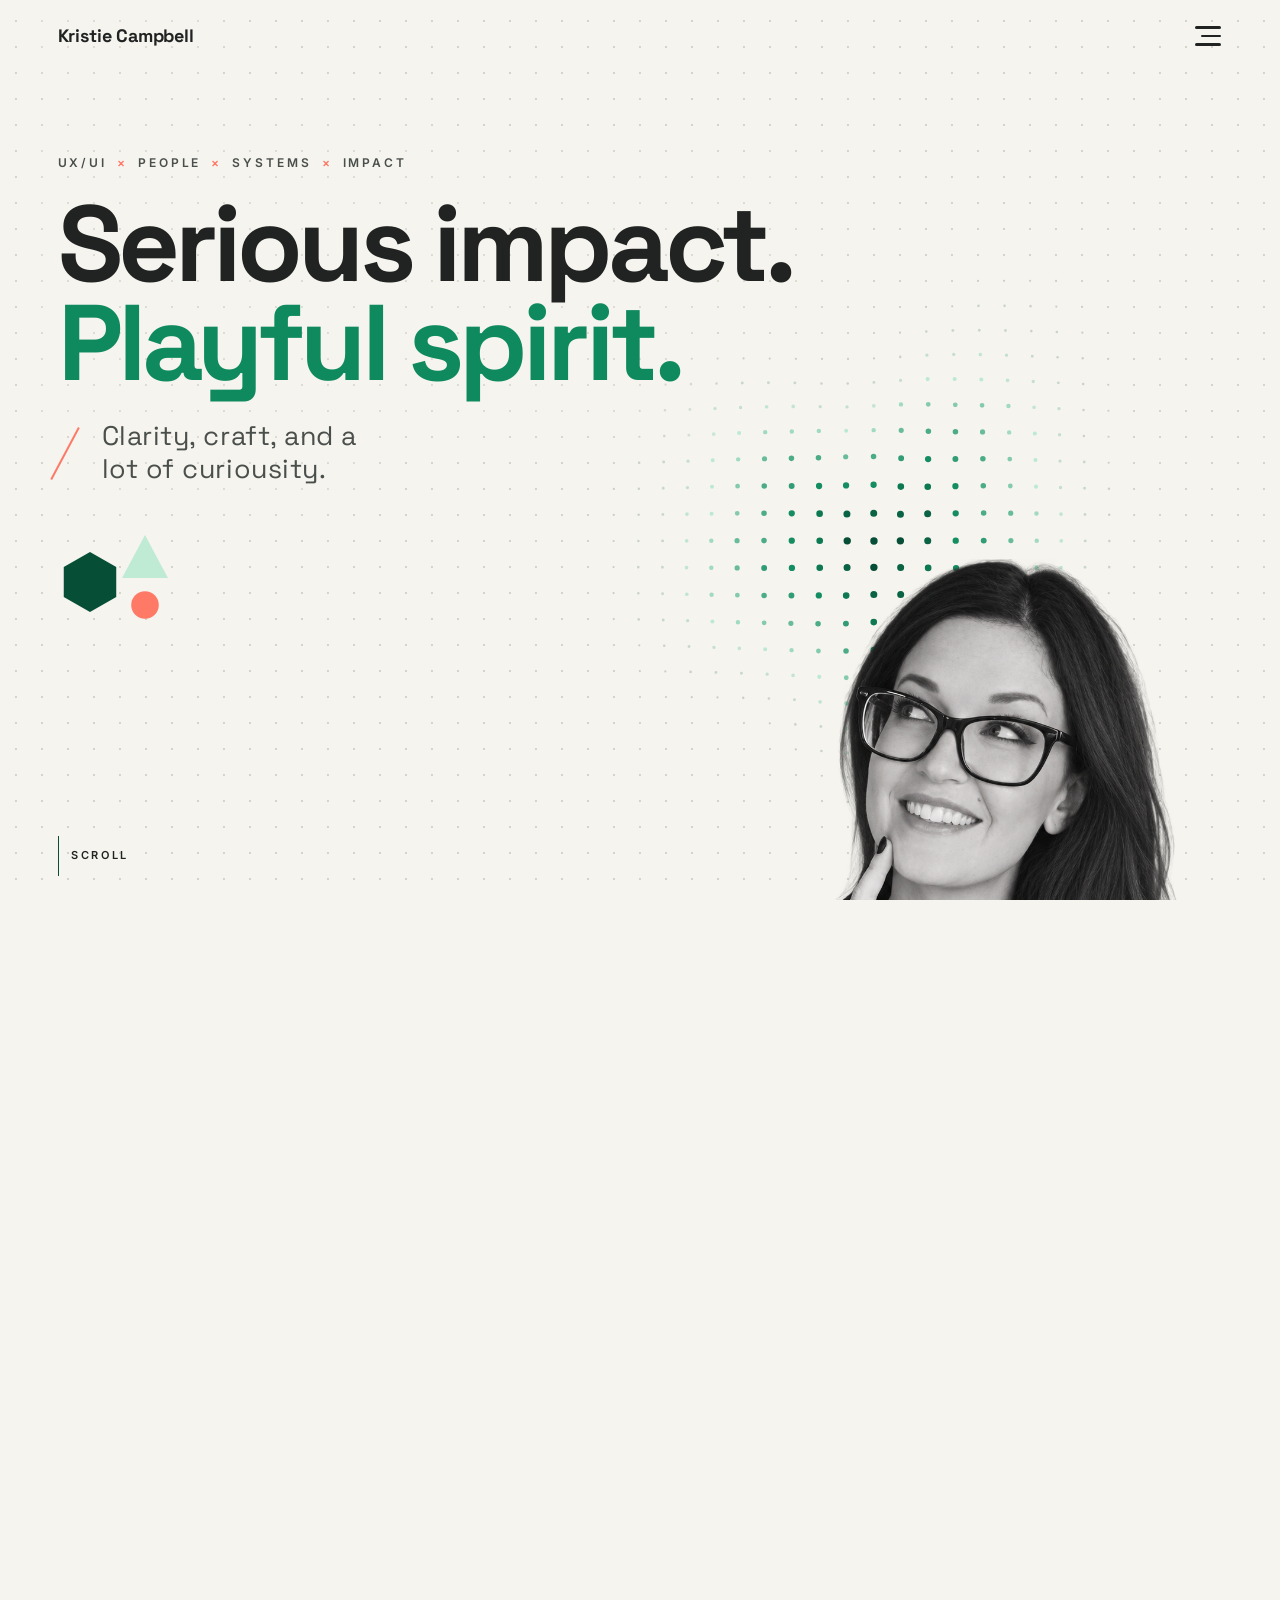
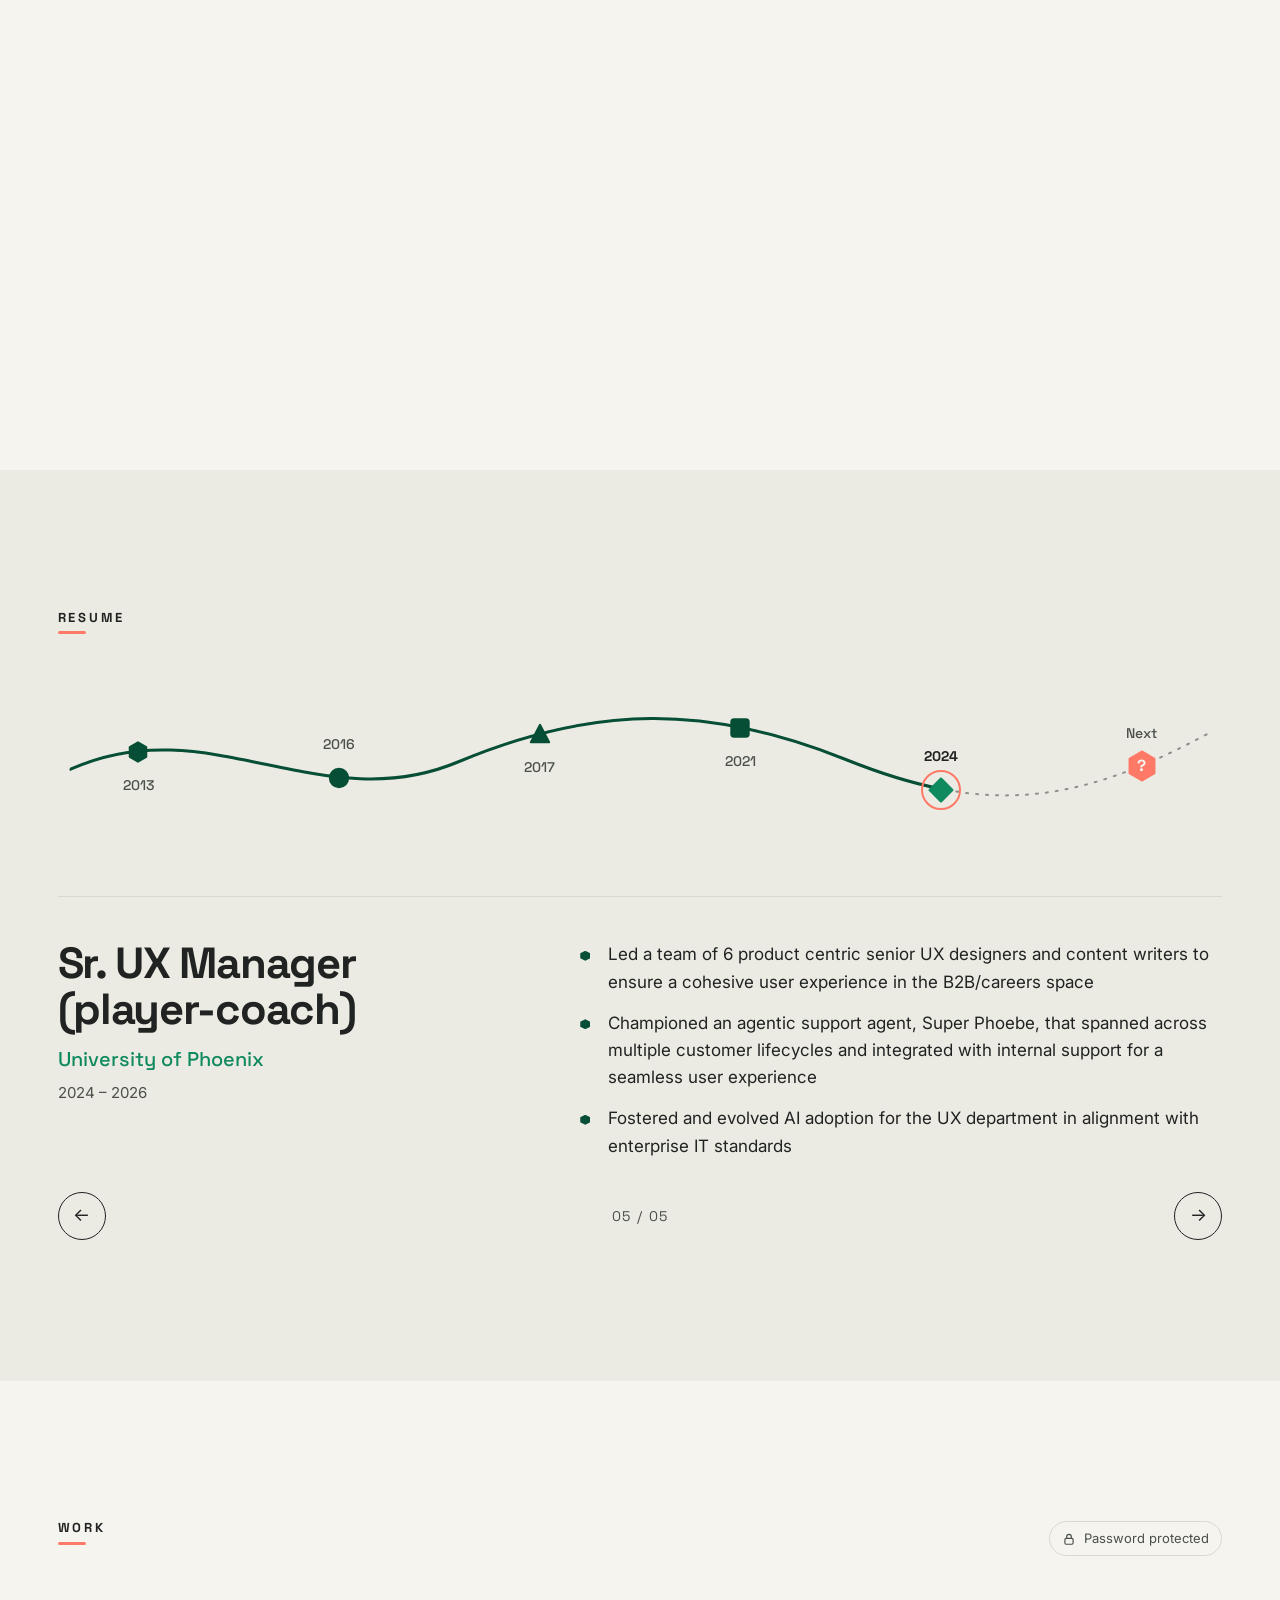
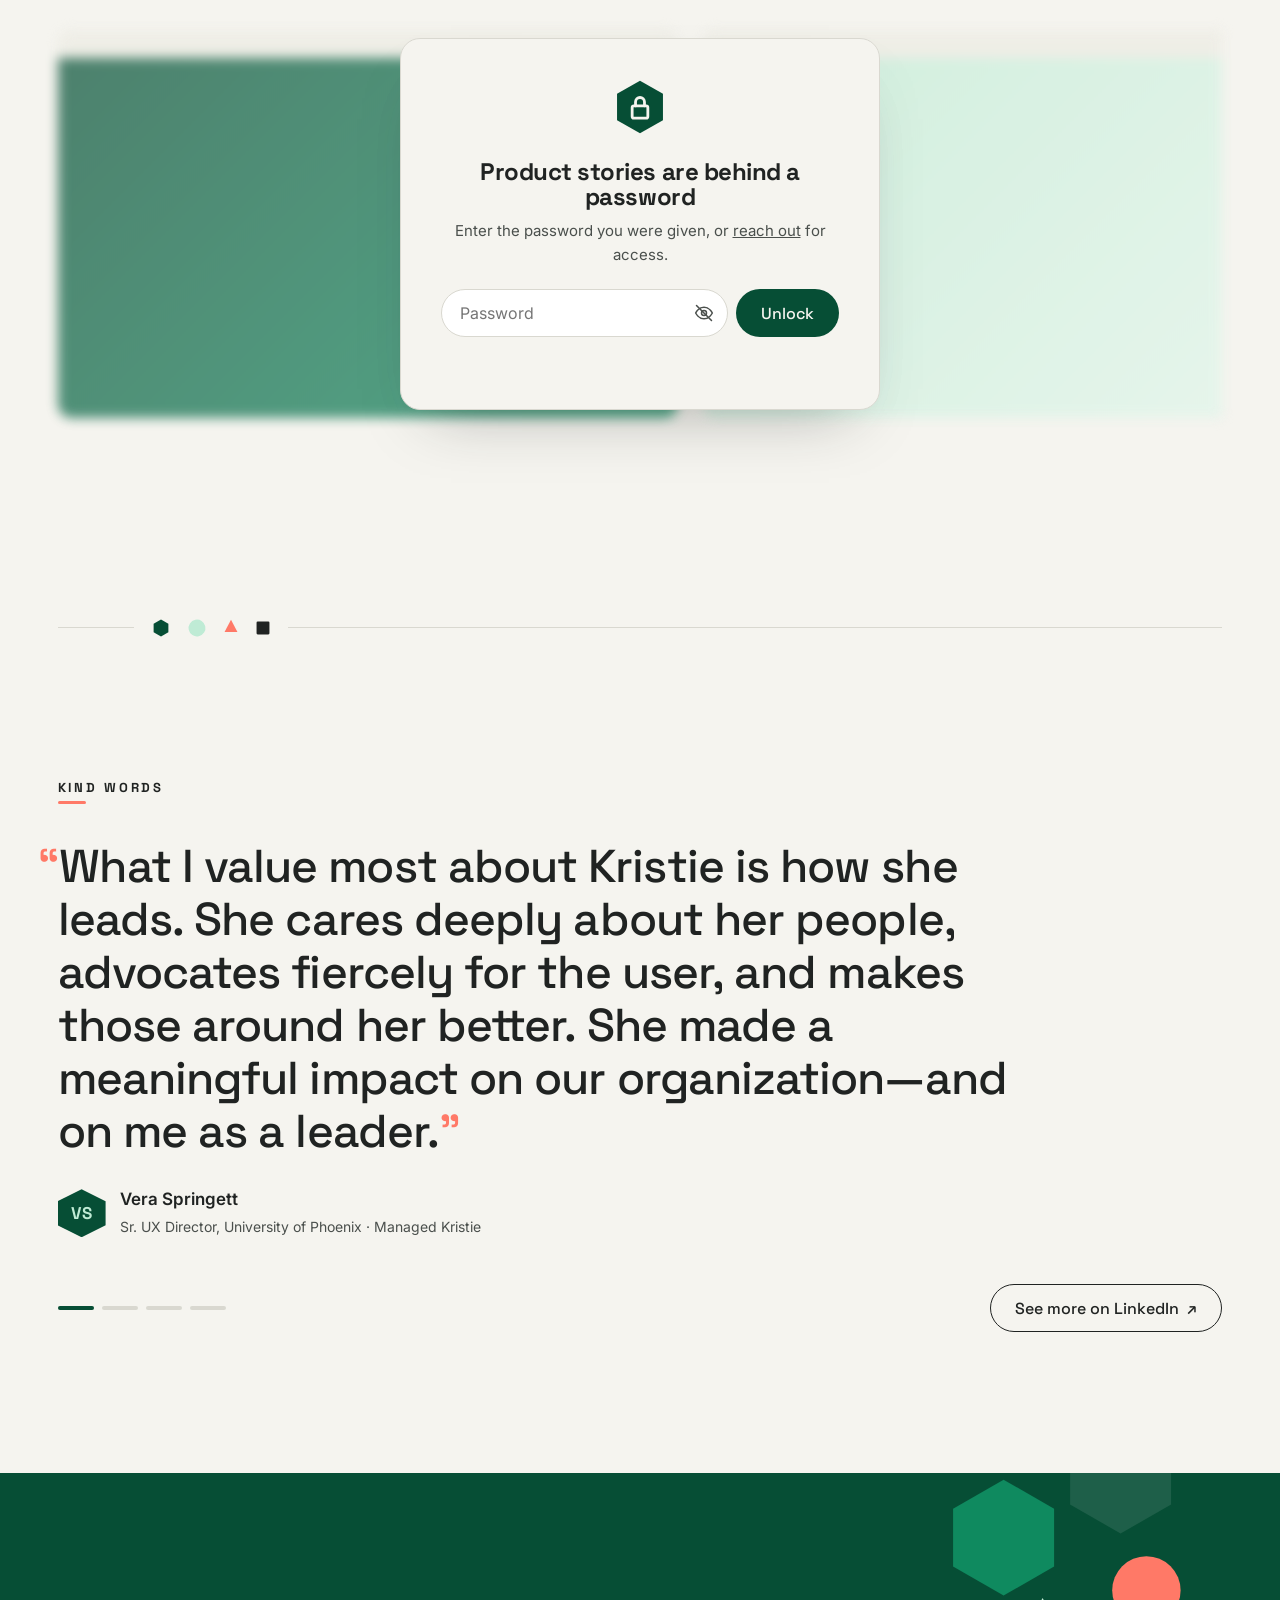
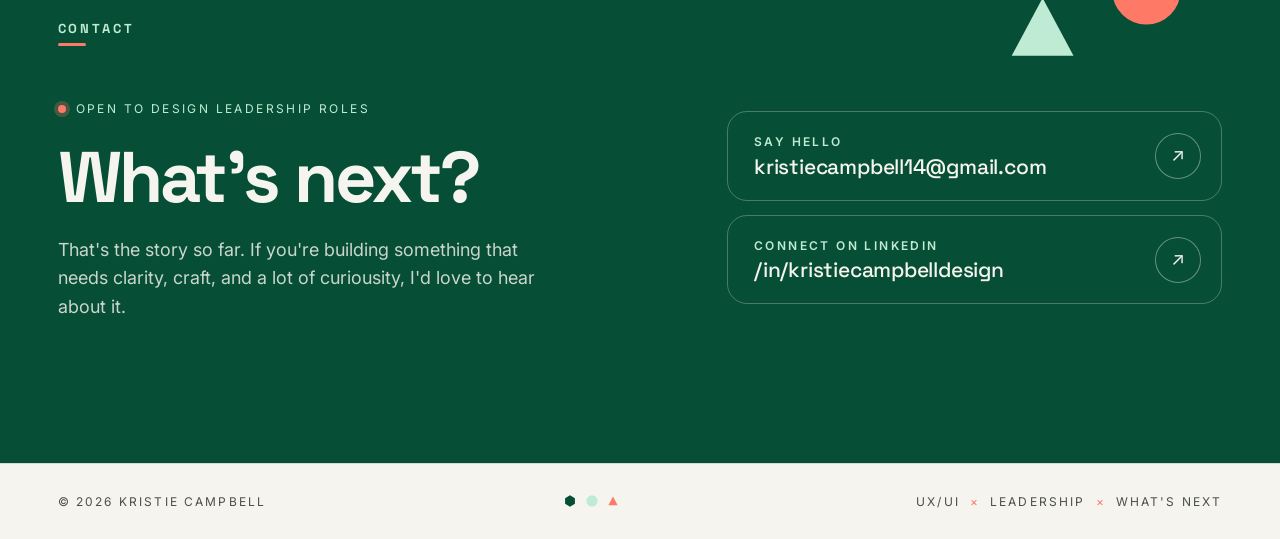
==== index.html @ 9ee1e290 "Add Microsoft Clarity, skipped on local previews - The tag lives in js/analytics.js rather than inli" ====
<!doctype html>
<html lang="en">

<head>
  <meta charset="utf-8" />
  <meta name="viewport" content="width=device-width, initial-scale=1" />
  <title>Kristie Campbell · Design Leader</title>
  <meta name="description"
    content="Kristie Campbell, design leader building better experiences, stronger teams, and a more human, creative future." />
  <link rel="icon"
    href="data:image/svg+xml,%3Csvg xmlns='http://www.w3.org/2000/svg' viewBox='0 0 100 100'%3E%3Cpolygon points='50,4 90,27 90,73 50,96 10,73 10,27' fill='%23064E35'/%3E%3Ccircle cx='50' cy='50' r='14' fill='%23FF7967'/%3E%3C/svg%3E" />
  <link rel="preconnect" href="https://fonts.googleapis.com" />
  <link rel="preconnect" href="https://fonts.gstatic.com" crossorigin />
  <link
    href="https://fonts.googleapis.com/css2?family=Inter:wght@400;500;600&family=Mrs+Saint+Delafield&family=Space+Grotesk:wght@400;500;700&display=swap"
    rel="stylesheet" />
  <link rel="stylesheet" href="css/styles.css" />
  <script defer src="js/analytics.js"></script>
</head>

<body>
  <a class="skip-link" href="#about">Skip to content</a>

  <!-- ============ HEADER + MENU ============ -->
  <header class="site-header" data-header>
    <a class="wordmark" href="#top">Kristie Campbell</a>
    <button class="menu-toggle" aria-expanded="false" aria-controls="menu" data-menu-toggle>
      <span class="sr-only">Menu</span>
      <span class="menu-toggle__lines" aria-hidden="true"><i></i><i></i><i></i></span>
    </button>
  </header>

  <nav class="menu" id="menu" aria-label="Main" data-menu hidden>
    <ol class="menu__list">
      <li><a href="#about">About</a></li>
      <li><a href="#resume">Resume</a></li>
      <li><a href="#work">Work</a></li>
      <li><a href="#kind-words">Kind words</a></li>
      <li><a href="#contact">Contact</a></li>
    </ol>
  </nav>

  <main id="top">
    <!-- ============ INTRO: hero → about crossfade, photo stays in focus ============ -->
    <section class="intro" data-intro aria-label="Introduction">
      <div class="stage">
        <canvas class="field" data-field aria-hidden="true"></canvas>

        <div class="hero-layer" data-hero>
          <p class="eyebrow">UX/UI <span>×</span> People <span>×</span> Systems <span>×</span> Impact</p>
          <h1 class="hero-title">Serious impact.<br /><em>Playful spirit.</em></h1>
          <p class="hero-sub">Clarity, craft, and a<br />lot of curiousity.</p>

          <div class="shape-cluster" aria-hidden="true">
            <svg class="shape shape--hex" data-depth="0.6" viewBox="0 0 100 100">
              <polygon points="50,3 91,26.5 91,73.5 50,97 9,73.5 9,26.5" />
            </svg>
            <svg class="shape shape--tri" data-depth="1.1" viewBox="0 0 100 100">
              <polygon points="50,6 96,92 4,92" />
            </svg>
            <svg class="shape shape--dot" data-depth="1.6" viewBox="0 0 100 100">
              <circle cx="50" cy="50" r="46" />
            </svg>
          </div>
        </div>

        <div class="about-layer" id="about" data-about>
          <h2 class="section-label">About</h2>
          <p class="about-lede">I build better experiences, stronger teams, and a more human, creative future.</p>
          <p class="about-body">
            <!-- TODO: your story -->
            With 12+ years of experience, I'm a design leader who believes curiosity drives better solutions. I pair
            structure with play:
            clear systems that give teams the freedom to take smart creative risks.
          </p>
          <p class="about-body about-body--extra">
            <!-- TODO -->
            Lately I've been leading product design across complex platforms, growing designers, and
            making sure the people on both sides of the screen come out happier with the intelligent use of AI.
          </p>
          <a class="text-link" href="#work">See the work <span aria-hidden="true">→</span></a>
        </div>

        <div class="photo" data-photo>
          <img src="assets/img/me.png" alt="Kristie Campbell smiling, finger to chin, looking up thoughtfully"
            width="1254" height="1254" fetchpriority="high" />
        </div>

        <div class="scroll-cue" data-cue aria-hidden="true"><span></span>Scroll</div>
      </div>
    </section>

    <!-- ============ RESUME ============ -->
    <section class="section resume" id="resume">
      <div class="container">
        <div class="section-head">
          <h2 class="section-label">Resume</h2>
        </div>

        <div class="timeline" data-timeline>
          <svg class="timeline__line" viewBox="0 0 1000 120" preserveAspectRatio="none" aria-hidden="true">
            <defs>
              <clipPath id="tl-clip">
                <rect data-tl-clip x="0" y="0" width="0" height="120" />
              </clipPath>
            </defs>
            <path class="timeline__base" data-tl-path
              d="M0,70 C120,20 220,110 340,64 S560,18 680,62 S880,100 1000,40" />
            <path class="timeline__progress" clip-path="url(#tl-clip)"
              d="M0,70 C120,20 220,110 340,64 S560,18 680,62 S880,100 1000,40" />
          </svg>
          <div class="timeline__points" role="tablist" aria-label="Career timeline" data-tl-points></div>
        </div>

        <div class="timeline__detail" role="tabpanel" data-tl-panel aria-live="polite"></div>

        <div class="timeline__nav">
          <button class="round-btn" data-tl-prev aria-label="Previous role">←</button>
          <span class="timeline__count" data-tl-count></span>
          <button class="round-btn" data-tl-next aria-label="Next role">→</button>
        </div>
      </div>
    </section>

    <!-- ============ WORK ============ -->
    <section class="section work" id="work">
      <div class="section-head container">
        <h2 class="section-label">Work</h2>
        <p class="lock-badge" data-lock-badge>
          <svg viewBox="0 0 24 24" aria-hidden="true">
            <rect x="5" y="11" width="14" height="10" rx="2" />
            <path d="M8 11V8a4 4 0 0 1 8 0v3" />
          </svg>
          <span>Password protected</span>
        </p>
      </div>

      <!-- Locked state -->
      <div class="gate container" data-gate>
        <div class="gate__ghosts" aria-hidden="true">
          <div class="ghost"></div>
          <div class="ghost"></div>
          <div class="ghost"></div>
        </div>
        <form class="gate__card" data-gate-form>
          <svg class="gate__icon" viewBox="0 0 100 100" aria-hidden="true">
            <polygon points="50,3 91,26.5 91,73.5 50,97 9,73.5 9,26.5" />
            <rect x="36" y="48" width="28" height="22" rx="3" />
            <path d="M42 48v-7a8 8 0 0 1 16 0v7" />
          </svg>
          <h3>Product stories are behind a password</h3>
          <p>Enter the password you were given, or <a href="#contact">reach out</a> for
            access.</p>
          <div class="gate__row">
            <label class="sr-only" for="work-password">Password</label>
            <div class="gate__pw-wrap">
              <input id="work-password" type="password" autocomplete="current-password" placeholder="Password"
                required data-clarity-mask="true" />
              <button type="button" class="gate__pw-toggle" data-pw-toggle aria-label="Show password"
                aria-pressed="false">
                <svg viewBox="0 0 24 24" aria-hidden="true" focusable="false">
                  <path class="eye-shape" d="M2 12s3.6-7 10-7 10 7 10 7-3.6 7-10 7-10-7-10-7Z" />
                  <circle class="eye-shape" cx="12" cy="12" r="3" />
                  <line class="eye-slash" x1="3" y1="3" x2="21" y2="21" />
                </svg>
              </button>
            </div>
            <button type="submit" class="btn btn--primary">Unlock</button>
          </div>
          <p class="gate__error" role="alert" data-gate-error></p>
        </form>
      </div>

      <!-- Unlocked state -->
      <div class="carousel" data-carousel hidden>
        <div class="carousel__track" data-track tabindex="0" aria-label="Product stories, scroll horizontally"></div>
        <div class="carousel__controls container">
          <div class="carousel__dots" data-dots></div>
          <div class="carousel__arrows">
            <button class="round-btn" data-prev aria-label="Previous story">←</button>
            <button class="round-btn" data-next aria-label="Next story">→</button>
          </div>
        </div>
      </div>
    </section>

    <div class="container">
      <div class="shape-rule reveal" aria-hidden="true">
        <svg viewBox="0 0 100 100">
          <polygon points="50,3 91,26.5 91,73.5 50,97 9,73.5 9,26.5" />
        </svg>
        <svg viewBox="0 0 100 100">
          <circle cx="50" cy="50" r="47" />
        </svg>
        <svg viewBox="0 0 100 100">
          <polygon points="50,6 96,92 4,92" />
        </svg>
        <svg viewBox="0 0 100 100">
          <rect x="4" y="4" width="92" height="92" rx="8" />
        </svg>
      </div>
    </div>

    <!-- ============ LINKEDIN RECOMMENDATIONS ============ -->
    <section class="section kind-words" id="kind-words">
      <div class="container">
        <h2 class="section-label">Kind words</h2>
        <div class="quotes" data-quotes aria-live="polite"></div>
        <div class="quotes__footer">
          <div class="quotes__dots" data-quote-dots></div>
          <a class="btn btn--ghost" data-linkedin href="#" target="_blank" rel="noopener">See more on LinkedIn <span
              aria-hidden="true">↗</span></a>
        </div>
      </div>
    </section>

    <!-- ============ CONTACT ============
         Static section at the foot of the page. Copy comes from `contact` in
         js/content.js, the same source as the "?" node on the resume timeline. -->
    <section class="section contact" id="contact">
      <div class="container">
        <h2 class="section-label">Contact</h2>
        <div class="contact__grid reveal">
          <div class="contact__copy" data-contact-copy></div>
          <div class="contact__links" data-contact-links></div>
        </div>
      </div>

      <div class="contact__shapes" aria-hidden="true">
        <svg viewBox="0 0 100 100" class="cs-shape cs-shape--1">
          <polygon points="50,3 91,26.5 91,73.5 50,97 9,73.5 9,26.5" />
        </svg>
        <svg viewBox="0 0 100 100" class="cs-shape cs-shape--2">
          <polygon points="50,3 91,26.5 91,73.5 50,97 9,73.5 9,26.5" />
        </svg>
        <svg viewBox="0 0 100 100" class="cs-shape cs-shape--3">
          <circle cx="50" cy="50" r="47" />
        </svg>
        <svg viewBox="0 0 100 100" class="cs-shape cs-shape--4">
          <polygon points="50,6 96,92 4,92" />
        </svg>
      </div>
    </section>
  </main>

  <!-- ============ SLIM FOOTER (contact has its own section above) ============ -->
  <footer class="site-footer">
    <div class="container footer__base">
      <span>© <span data-year></span> Kristie Campbell</span>
      <span class="footer__marks" aria-hidden="true">
        <svg viewBox="0 0 100 100">
          <polygon points="50,3 91,26.5 91,73.5 50,97 9,73.5 9,26.5" />
        </svg>
        <svg viewBox="0 0 100 100">
          <circle cx="50" cy="50" r="47" />
        </svg>
        <svg viewBox="0 0 100 100">
          <polygon points="50,6 96,92 4,92" />
        </svg>
      </span>
      <span>UX/UI <i>×</i> Leadership <i>×</i> What's next</span>
    </div>
  </footer>

  <script src="js/content.js"></script>
  <script src="js/gate.js"></script>
  <script src="js/common.js"></script>
  <script src="js/field.js"></script>
  <script src="js/main.js"></script>
</body>

</html>
---- css/styles.css ----
/* =====================================================================
   Structured Play: Kristie Campbell portfolio
   ===================================================================== */

:root {
  --forest: #064e35;
  --offwhite: #f5f4ef;
  --charcoal: #202322;
  --vibrant: #0f8a5f;
  --mint: #bfebd5;
  --coral: #ff7967;

  --ink: var(--charcoal);
  --ink-soft: #4a4f4c;
  --line: #d9d8d0;
  --paper: var(--offwhite);
  --paper-2: #ecebe3;

  --font-display: "Space Grotesk", system-ui, sans-serif;
  --font-body: "Inter", system-ui, sans-serif;
  --font-script: "Mrs Saint Delafield", cursive;

  --gutter: clamp(16px, 4.5vw, 64px);
  --max: 1280px;
  --header-h: 72px;
  --ease: cubic-bezier(0.22, 1, 0.36, 1);
}

*,
*::before,
*::after {
  box-sizing: border-box;
}

html {
  scroll-behavior: smooth;
  -webkit-text-size-adjust: 100%;
  overflow-x: clip;
}

@media (prefers-reduced-motion: reduce) {
  html {
    scroll-behavior: auto;
  }
}

body {
  margin: 0;
  background: var(--paper);
  color: var(--ink);
  font-family: var(--font-body);
  font-size: 17px;
  line-height: 1.6;
  -webkit-font-smoothing: antialiased;
}

[hidden] {
  display: none !important;
}

img {
  max-width: 100%;
  display: block;
}

a {
  color: inherit;
}

h1,
h2,
h3,
h4 {
  font-family: var(--font-display);
  line-height: 1.05;
  margin: 0;
  letter-spacing: -0.02em;
}

p {
  margin: 0;
}

button {
  font: inherit;
  color: inherit;
}

:focus-visible {
  outline: 2px solid var(--vibrant);
  outline-offset: 3px;
  border-radius: 4px;
}

.sr-only {
  position: absolute;
  width: 1px;
  height: 1px;
  padding: 0;
  margin: -1px;
  overflow: hidden;
  clip: rect(0 0 0 0);
  white-space: nowrap;
  border: 0;
}

.skip-link {
  position: fixed;
  left: 16px;
  top: -60px;
  z-index: 100;
  padding: 10px 16px;
  background: var(--forest);
  color: var(--offwhite);
  border-radius: 8px;
  transition: top .2s;
}

.skip-link:focus {
  top: 16px;
}

.container {
  width: 100%;
  max-width: var(--max);
  margin-inline: auto;
  padding-inline: var(--gutter);
}

/* ---------- Shared bits ---------- */
.section-label {
  display: inline-block;
  font-size: 13px;
  font-weight: 700;
  letter-spacing: 0.22em;
  text-transform: uppercase;
  position: relative;
  padding-bottom: 10px;
  align-self: start;
  justify-self: start;
}

.section-label::after {
  content: "";
  position: absolute;
  left: 0;
  bottom: 0;
  width: 28px;
  height: 3px;
  border-radius: 3px;
  background: var(--coral);
}

.section-head {
  display: flex;
  align-items: flex-end;
  justify-content: space-between;
  gap: 16px;
  margin-bottom: clamp(28px, 4vw, 48px);
}

.text-link {
  font-family: var(--font-display);
  font-weight: 500;
  text-decoration: none;
  display: inline-flex;
  gap: 8px;
  align-items: center;
  border-bottom: 1.5px solid currentColor;
  padding-bottom: 2px;
  transition: color .2s, gap .3s var(--ease);
}

.text-link:hover {
  color: var(--vibrant);
  gap: 12px;
}

.btn {
  display: inline-flex;
  align-items: center;
  justify-content: center;
  gap: 8px;
  height: 48px;
  padding: 0 24px;
  border-radius: 999px;
  border: 1.5px solid transparent;
  font-family: var(--font-display);
  font-weight: 500;
  font-size: 16px;
  text-decoration: none;
  cursor: pointer;
  white-space: nowrap;
  transition: background .2s, color .2s, transform .2s var(--ease), border-color .2s;
}

.btn:active {
  transform: scale(.97);
}

.btn--primary {
  background: var(--forest);
  color: var(--offwhite);
}

.btn--primary:hover {
  background: var(--vibrant);
}

.btn--ghost {
  border-color: var(--ink);
}

.btn--ghost:hover {
  background: var(--ink);
  color: var(--offwhite);
}

.btn--light {
  border-color: rgba(245, 244, 239, .5);
  color: var(--offwhite);
}

.btn--light:hover {
  background: var(--offwhite);
  color: var(--charcoal);
}

.round-btn {
  width: 48px;
  height: 48px;
  border-radius: 50%;
  border: 1.5px solid var(--ink);
  background: transparent;
  cursor: pointer;
  font-size: 18px;
  display: grid;
  place-items: center;
  transition: background .2s, color .2s, transform .2s var(--ease), opacity .2s;
}

.round-btn:hover:not(:disabled) {
  background: var(--ink);
  color: var(--offwhite);
}

.round-btn:disabled {
  opacity: .3;
  cursor: default;
}

.section {
  padding-block: clamp(80px, 11vw, 160px);
}

.reveal {
  opacity: 0;
  transform: translateY(24px);
  transition: opacity .8s var(--ease), transform .8s var(--ease);
}

.reveal.in {
  opacity: 1;
  transform: none;
}

@media (prefers-reduced-motion: reduce) {
  .reveal {
    opacity: 1;
    transform: none;
    transition: none;
  }
}

/* ---------- Header + menu ---------- */
.site-header {
  position: fixed;
  inset: 0 0 auto 0;
  z-index: 50;
  height: var(--header-h);
  display: flex;
  align-items: center;
  justify-content: space-between;
  padding-inline: var(--gutter);
  transition: background .3s, box-shadow .3s;
}

.site-header.is-solid {
  background: rgba(245, 244, 239, .86);
  backdrop-filter: blur(12px);
  -webkit-backdrop-filter: blur(12px);
  box-shadow: 0 1px 0 var(--line);
}

.wordmark {
  font-family: var(--font-display);
  font-weight: 700;
  font-size: 18px;
  text-decoration: none;
  letter-spacing: -0.01em;
}

.menu-toggle {
  width: 48px;
  height: 48px;
  border: 0;
  background: transparent;
  cursor: pointer;
  display: grid;
  place-items: center;
  margin-right: -10px;
  position: relative;
  z-index: 60;
}

.menu-toggle__lines {
  display: grid;
  gap: 6px;
  width: 26px;
}

.menu-toggle__lines i {
  display: block;
  height: 2.5px;
  border-radius: 2px;
  background: currentColor;
  transition: transform .4s var(--ease), opacity .2s, width .3s var(--ease);
}

.menu-toggle__lines i:nth-child(2) {
  width: 80%;
  margin-left: auto;
}

.menu-toggle:hover .menu-toggle__lines i:nth-child(2) {
  width: 100%;
}

body.menu-open .site-header {
  background: transparent;
  box-shadow: none;
  backdrop-filter: none;
  color: var(--offwhite);
}

body.menu-open .menu-toggle__lines i:nth-child(1) {
  transform: translateY(8.5px) rotate(45deg);
}

body.menu-open .menu-toggle__lines i:nth-child(2) {
  opacity: 0;
}

body.menu-open .menu-toggle__lines i:nth-child(3) {
  transform: translateY(-8.5px) rotate(-45deg);
}

body.menu-open {
  overflow: hidden;
}

.menu {
  position: fixed;
  inset: 0;
  z-index: 40;
  background: var(--forest);
  color: var(--offwhite);
  display: flex;
  flex-direction: column;
  justify-content: center;
  padding: var(--header-h) var(--gutter) 40px;
  clip-path: circle(0 at calc(100% - var(--gutter) - 14px) 36px);
  visibility: hidden;
  transition: clip-path .7s var(--ease), visibility 0s .7s;
}

.menu.is-open {
  clip-path: circle(150% at calc(100% - var(--gutter) - 14px) 36px);
  visibility: visible;
  transition: clip-path .7s var(--ease), visibility 0s 0s;
}

.menu__list {
  list-style: none;
  margin: 0;
  padding: 0;
  counter-reset: m;
}

.menu__list li {
  counter-increment: m;
  overflow: hidden;
}

.menu__list a {
  display: inline-flex;
  align-items: baseline;
  gap: 16px;
  text-decoration: none;
  font-family: var(--font-display);
  font-weight: 700;
  letter-spacing: -0.03em;
  font-size: clamp(40px, 8vw, 88px);
  line-height: 1.12;
  transform: translateY(100%);
  transition: transform .7s var(--ease), color .2s;
}

.menu__list a::before {
  content: "0" counter(m);
  font-size: 14px;
  font-weight: 500;
  letter-spacing: .1em;
  color: var(--mint);
}

.menu.is-open .menu__list a {
  transform: none;
}

.menu.is-open .menu__list li:nth-child(2) a {
  transition-delay: .04s;
}

.menu.is-open .menu__list li:nth-child(3) a {
  transition-delay: .08s;
}

.menu.is-open .menu__list li:nth-child(4) a {
  transition-delay: .12s;
}

.menu.is-open .menu__list li:nth-child(5) a {
  transition-delay: .16s;
}

.menu.is-open .menu__list li:nth-child(6) a {
  transition-delay: .2s;
}

.menu__list a:hover {
  color: var(--coral);
}

/* =====================================================================
   INTRO: pinned stage. JS sets --p (0→1) as you scroll through it.
   ===================================================================== */
.intro {
  position: relative;
  height: 230svh;
}

.stage {
  position: sticky;
  top: 0;
  height: 100svh;
  overflow: hidden;
  --hero-o: 1;
  --hero-y: 0px;
  --about-o: 0;
  --about-y: 40px;
  --photo-t: 0;
  --line-o: 0;
}

/*.stage::after {
  content: "";
  position: absolute;
  left: var(--gutter);
  right: var(--gutter);
  bottom: 0;
  height: 2px;
  background: var(--charcoal);
  opacity: var(--line-o);
  transform: scaleX(var(--line-o));
  transform-origin: left;
}*/

.field {
  position: absolute;
  inset: 0;
  width: 100%;
  height: 100%;
  opacity: calc(0.35 + var(--hero-o) * 0.65);
}

.hero-layer {
  position: absolute;
  inset: 0;
  z-index: 2;
  padding: calc(var(--header-h) + clamp(24px, 9svh, 110px)) var(--gutter) 0;
  padding-left: max(var(--gutter), calc((100% - var(--max)) / 2 + var(--gutter)));
  opacity: var(--hero-o);
  transform: translateY(var(--hero-y));
  pointer-events: none;
}

.hero-layer>* {
  pointer-events: auto;
}

.eyebrow {
  font-size: 12px;
  font-weight: 600;
  letter-spacing: .24em;
  text-transform: uppercase;
  margin-bottom: clamp(16px, 2.5svh, 28px);
  color: var(--ink-soft);
}

.eyebrow span {
  color: var(--coral);
  margin-inline: .35em;
}

.hero-title {
  font-weight: 700;
  font-size: clamp(48px, 8.4vw, 132px);
  letter-spacing: -0.045em;
  line-height: .92;
  max-width: 9.5em;
}

.hero-title em {
  font-style: normal;
  color: var(--vibrant);
}

.hero-sub {
  font-family: var(--font-display);
  font-size: clamp(20px, 2.1vw, 30px);
  letter-spacing: .02em;
  line-height: 1.25;
  margin-top: clamp(18px, 3svh, 32px);
  color: var(--ink-soft);
  padding-left: 44px;
  position: relative;
}

.hero-sub::before {
  content: "";
  position: absolute;
  left: 6px;
  top: 4px;
  bottom: 4px;
  width: 2px;
  background: var(--coral);
  transform: rotate(28deg);
  transform-origin: center;
}

.shape-cluster {
  position: relative;
  width: 150px;
  height: 110px;
  margin-top: clamp(20px, 5svh, 56px);
}

.shape {
  position: absolute;
  transition: transform .6s var(--ease);
  will-change: transform;
}

.shape--hex {
  width: 64px;
  left: 0;
  top: 18px;
  fill: var(--forest);
}

.shape--tri {
  width: 50px;
  left: 62px;
  top: 0;
  fill: var(--mint);
}

.shape--dot {
  width: 30px;
  left: 72px;
  top: 58px;
  fill: var(--coral);
}

.about-layer {
  position: absolute;
  z-index: 3;
  left: max(var(--gutter), calc((100% - var(--max)) / 2 + var(--gutter)));
  top: 50%;
  width: min(44%, 560px);
  opacity: var(--about-o);
  transform: translateY(calc(-50% + var(--about-y)));
  visibility: visible;
}

.about-layer[data-hidden] {
  visibility: hidden;
}

/* soft paper wash so the copy stays readable where it crosses the photo */
.about-layer::before {
  content: "";
  position: absolute;
  z-index: -1;
  pointer-events: none;
  inset: -12% -22% -14% -16%;
  background: radial-gradient(72% 62% at 42% 50%,
      var(--paper) 0%, rgba(245, 244, 239, .96) 33%, rgba(245, 244, 239, .78) 53%,
      rgba(245, 244, 239, .4) 67%, rgba(245, 244, 239, 0) 80%);
}

.about-layer>* {
  position: relative;
}

/* stacked shadows build a halo that follows the letterforms rather than a visible box */
.about-layer .section-label,
.about-lede,
.about-body,
.about-layer .text-link {
  text-shadow:
    0 0 6px rgba(245, 244, 239, .98),
    0 0 12px rgba(245, 244, 239, .96),
    0 0 22px rgba(245, 244, 239, .9),
    0 0 36px rgba(245, 244, 239, .7);
}

.about-layer .section-label {
  margin-bottom: 24px;
}

.about-lede {
  font-family: var(--font-display);
  font-weight: 500;
  letter-spacing: -0.02em;
  font-size: clamp(26px, 3vw, 42px);
  line-height: 1.12;
  margin-bottom: 20px;
}

.about-body {
  color: var(--ink-soft);
  margin-bottom: 14px;
  max-width: 46ch;
}

.about-layer .text-link {
  margin-top: 12px;
}

.photo {
  position: absolute;
  z-index: 1;
  bottom: 0;
  right: max(0px, calc((100% - var(--max)) / 2));
  height: min(92svh, 58vw);
  aspect-ratio: 1;
  transform: translateY(calc((1 - var(--photo-t)) * 54%));
  will-change: transform;
}

.photo img {
  width: 100%;
  height: 100%;
  object-fit: contain;
  object-position: bottom;
}

.scroll-cue {
  position: absolute;
  left: var(--gutter);
  bottom: 24px;
  z-index: 2;
  display: flex;
  align-items: center;
  gap: 12px;
  font-size: 11px;
  font-weight: 600;
  letter-spacing: .24em;
  text-transform: uppercase;
  opacity: var(--hero-o);
}

.scroll-cue span {
  width: 1.5px;
  height: 40px;
  background: var(--line);
  position: relative;
  overflow: hidden;
}

.scroll-cue span::after {
  content: "";
  position: absolute;
  inset: 0;
  background: var(--forest);
  animation: cue 2.2s var(--ease) infinite;
}

@keyframes cue {
  from {
    transform: translateY(-100%);
  }

  to {
    transform: translateY(100%);
  }
}

@media (max-width: 899px) {
  .intro {
    height: 210svh;
  }

  .hero-title {
    font-size: clamp(38px, 11.5vw, 84px);
  }

  .shape-cluster {
    transform: scale(.8);
    transform-origin: left top;
  }

  .photo {
    height: min(62svh, 118vw);
    right: -16vw;
    transform: translateY(calc((1 - var(--photo-t)) * 46%));
  }

  .about-layer {
    top: calc(var(--header-h) + 8px);
    width: auto;
    right: var(--gutter);
    transform: translateY(var(--about-y));
  }

  .about-lede {
    font-size: clamp(24px, 6.6vw, 34px);
  }

  .about-body {
    font-size: 15px;
  }

  .scroll-cue {
    display: none;
  }
}

@media (max-width: 899px) and (max-height: 560px) {
  .about-body {
    display: none;
  }
}

/* =====================================================================
   WORK
   ===================================================================== */
.work {
  padding-bottom: clamp(64px, 8vw, 120px);
}

.lock-badge {
  display: inline-flex;
  align-items: center;
  gap: 8px;
  font-size: 13px;
  color: var(--ink-soft);
  padding: 6px 12px;
  border: 1px solid var(--line);
  border-radius: 999px;
}

.lock-badge svg {
  width: 14px;
  height: 14px;
  fill: none;
  stroke: currentColor;
  stroke-width: 2;
}

.lock-badge.is-open {
  color: var(--vibrant);
  border-color: var(--mint);
  background: rgba(191, 235, 213, .35);
}

/* Gate */
.gate {
  position: relative;
  min-height: 440px;
  display: grid;
  place-items: center;
}

.gate__ghosts {
  position: absolute;
  inset: 0 var(--gutter);
  display: flex;
  gap: 24px;
  align-items: center;
  overflow: hidden;
  filter: blur(6px);
  opacity: .7;
  pointer-events: none;
}

.ghost {
  flex: 0 0 min(60%, 620px);
  aspect-ratio: 16 / 10;
  border-radius: 14px;
  background: linear-gradient(var(--paper-2) 0 28px, transparent 28px), linear-gradient(135deg, var(--forest), var(--vibrant));
}

.ghost:nth-child(2) {
  background: linear-gradient(var(--paper-2) 0 28px, transparent 28px), linear-gradient(135deg, var(--mint), #e3f6ec);
}

.ghost:nth-child(3) {
  background: linear-gradient(var(--paper-2) 0 28px, transparent 28px), var(--charcoal);
}

.gate__card {
  position: relative;
  z-index: 1;
  width: min(100%, 480px);
  background: var(--paper);
  border: 1px solid var(--line);
  border-radius: 20px;
  padding: clamp(24px, 4vw, 40px);
  text-align: center;
  box-shadow: 0 30px 60px -30px rgba(32, 35, 34, .35);
}

.gate__icon {
  width: 56px;
  margin: 0 auto 16px;
}

.gate__icon polygon {
  fill: var(--forest);
}

.gate__icon rect,
.gate__icon path {
  fill: none;
  stroke: var(--offwhite);
  stroke-width: 5;
  stroke-linecap: round;
}

.gate__card h3 {
  font-size: 24px;
  margin-bottom: 10px;
}

.gate__card p {
  color: var(--ink-soft);
  font-size: 15px;
}

.gate__row {
  display: flex;
  gap: 8px;
  margin-top: 22px;
}

.gate__row input {
  flex: 1;
  min-width: 0;
  height: 48px;
  padding: 0 18px;
  border-radius: 999px;
  border: 1.5px solid var(--line);
  background: #fff;
  font: inherit;
  font-size: 16px;
}

.gate__row input:focus {
  outline: none;
  border-color: var(--vibrant);
  box-shadow: 0 0 0 4px rgba(15, 138, 95, .15);
}

.gate__pw-wrap {
  position: relative;
  flex: 1;
  min-width: 0;
}

.gate__pw-wrap input {
  width: 100%;
  padding-right: 44px;
}

.gate__pw-toggle {
  position: absolute;
  top: 50%;
  right: 6px;
  transform: translateY(-50%);
  display: flex;
  align-items: center;
  justify-content: center;
  width: 36px;
  height: 36px;
  border: none;
  border-radius: 50%;
  background: none;
  padding: 0;
  color: var(--ink-soft);
  cursor: pointer;
}

.gate__pw-toggle:hover,
.gate__pw-toggle:focus-visible {
  color: var(--ink);
}

.gate__pw-toggle:focus-visible {
  outline: 2px solid var(--vibrant);
  outline-offset: 2px;
}

.gate__pw-toggle svg {
  width: 20px;
  height: 20px;
}

.gate__pw-toggle .eye-shape {
  fill: none;
  stroke: currentColor;
  stroke-width: 1.8;
  stroke-linecap: round;
  stroke-linejoin: round;
}

.gate__pw-toggle .eye-slash {
  stroke: currentColor;
  stroke-width: 1.8;
  stroke-linecap: round;
  opacity: 1;
  transition: opacity .15s ease;
}

.gate__pw-toggle[aria-pressed="true"] .eye-slash {
  opacity: 0;
}

.gate__error {
  min-height: 22px;
  margin-top: 10px;
  color: #c8412f !important;
  font-size: 14px;
}

.gate__card.shake {
  animation: shake .4s;
}

@keyframes shake {

  20%,
  60% {
    transform: translateX(-8px);
  }

  40%,
  80% {
    transform: translateX(8px);
  }
}

@media (max-width: 480px) {
  .gate__row {
    flex-direction: column;
  }
}

/* Carousel */
.carousel__track {
  display: flex;
  gap: clamp(16px, 2.5vw, 32px);
  overflow-x: auto;
  overscroll-behavior-x: contain;
  scroll-snap-type: x mandatory;
  scrollbar-width: none;
  /* the track is a scroll container, so it clips its own overflow: the top
     padding has to clear the focused card's 8px lift plus its focus ring,
     or the ring gets cropped. The negative margin keeps the layout put. */
  padding: 26px max(var(--gutter), calc((100% - var(--max)) / 2 + var(--gutter))) 24px;
  margin-top: -14px;
  scroll-padding-inline: max(var(--gutter), calc((100% - var(--max)) / 2 + var(--gutter)));
  cursor: grab;
  /* explicit: this element's own scroll axis is horizontal, so tell the browser
     not to hesitate handing off a touch drag to it (native overflow-x already
     makes it swipable without this; it just removes first-touch gesture lag) */
  touch-action: pan-x;
}

.carousel__track::-webkit-scrollbar {
  display: none;
}

.carousel__track.is-dragging {
  cursor: grabbing;
  scroll-snap-type: none;
}

.carousel__track.is-dragging .card {
  pointer-events: none;
}

.card {
  flex: 0 0 clamp(290px, 56vw, 720px);
  scroll-snap-align: start;
  text-decoration: none;
  display: block;
}

.browser {
  border-radius: 14px;
  overflow: hidden;
  background: #fff;
  border: 1px solid var(--line);
  box-shadow: 0 1px 2px rgba(32, 35, 34, .06), 0 24px 48px -28px rgba(32, 35, 34, .35);
  transition: transform .6s var(--ease), box-shadow .6s var(--ease);
}

.browser__bar {
  height: 34px;
  display: flex;
  align-items: center;
  gap: 12px;
  padding: 0 14px;
  background: var(--paper-2);
  border-bottom: 1px solid var(--line);
}

.browser__dots {
  display: flex;
  gap: 6px;
}

.browser__dots i {
  width: 10px;
  height: 10px;
  border-radius: 50%;
  background: #d3d2c9;
}

.browser__dots i:first-child {
  background: var(--coral);
}

.browser__url {
  flex: 1;
  max-width: 320px;
  margin-inline: auto;
  height: 20px;
  border-radius: 6px;
  background: var(--paper);
  font-size: 11px;
  line-height: 20px;
  text-align: center;
  color: var(--ink-soft);
  overflow: hidden;
  white-space: nowrap;
  text-overflow: ellipsis;
  padding-inline: 8px;
}

.browser__view {
  aspect-ratio: 16 / 10;
  overflow: hidden;
  position: relative;
}

.browser__view img {
  width: 100%;
  height: 100%;
  object-fit: cover;
  object-position: top;
  transition: transform 1.2s var(--ease);
}

.placeholder {
  position: absolute;
  inset: 0;
  display: grid;
  place-items: center;
  overflow: hidden;
  background: var(--forest);
  color: var(--offwhite);
  font-family: var(--font-display);
  font-size: 14px;
  letter-spacing: .14em;
  text-transform: uppercase;
}

.placeholder[data-accent="vibrant"] {
  background: var(--vibrant);
}

.placeholder[data-accent="mint"] {
  background: var(--mint);
  color: var(--forest);
}

.placeholder[data-accent="charcoal"] {
  background: var(--charcoal);
}

.placeholder svg {
  position: absolute;
  width: 46%;
  right: -8%;
  bottom: -14%;
  opacity: .16;
  fill: currentColor;
  transition: transform 1.2s var(--ease);
}

.placeholder span {
  position: relative;
}

.card__meta {
  display: flex;
  align-items: center;
  justify-content: space-between;
  gap: 16px;
  padding: 20px 4px 0;
}

.card__meta h3 {
  font-size: clamp(22px, 2.4vw, 32px);
}

.card__meta p {
  color: var(--ink-soft);
  font-size: 15px;
  margin-top: 4px;
}

.card__arrow {
  flex: 0 0 auto;
  width: 52px;
  height: 52px;
  border-radius: 50%;
  display: grid;
  place-items: center;
  border: 1.5px solid var(--ink);
  font-size: 20px;
  transition: background .3s, color .3s, border-color .3s, transform .5s var(--ease);
  transform: rotate(-45deg);
}

.card:hover .browser,
.card:focus-visible .browser {
  transform: translateY(-8px);
  box-shadow: 0 1px 2px rgba(32, 35, 34, .06), 0 40px 60px -30px rgba(32, 35, 34, .45);
}

.card:hover .browser__view img,
.card:hover .placeholder svg {
  transform: scale(1.04);
}

.card:hover .card__arrow {
  background: var(--coral);
  border-color: var(--coral);
  color: var(--charcoal);
  transform: rotate(0deg);
}

.card:focus-visible {
  outline: none;
}

.card:focus-visible .browser {
  outline: 2px solid var(--vibrant);
  outline-offset: 4px;
}

.carousel__controls {
  display: flex;
  align-items: center;
  justify-content: space-between;
  margin-top: 16px;
}

.carousel__arrows {
  display: flex;
  gap: 10px;
}

/* Same idea as the Kind words bars: the dot is the <i>, and the button around
   it is padded out to a 44px-tall target that tiles with its neighbours, so
   there's no dead space to miss into. Negative margins keep the row put. */
.carousel__dots {
  display: flex;
  margin: -17px -4px;
}

.carousel__dots button {
  display: block;
  border: 0;
  padding: 17px 4px;
  background: none;
  cursor: pointer;
}

.carousel__dots button i {
  display: block;
  width: 10px;
  height: 10px;
  border-radius: 999px;
  background: var(--line);
  transition: width .4s var(--ease), background .3s;
}

.carousel__dots button:hover i {
  background: #c8c7be;
}

.carousel__dots button:focus-visible {
  outline: none;
}

.carousel__dots button:focus-visible i {
  outline: 2px solid var(--vibrant);
  outline-offset: 4px;
}

.carousel__dots button[aria-current="true"] i {
  width: 28px;
  background: var(--forest);
}

/* =====================================================================
   RESUME TIMELINE
   ===================================================================== */
.resume {
  background: var(--paper-2);
}

.timeline {
  position: relative;
  height: 150px;
  margin-inline: 12px;
}

.timeline__line {
  position: absolute;
  inset: 0;
  width: 100%;
  height: 100%;
  overflow: visible;
}

.timeline__line path {
  fill: none;
  stroke-linecap: round;
  vector-effect: non-scaling-stroke;
}

.timeline__base {
  stroke: var(--ink);
  stroke-width: 2;
  stroke-dasharray: 2 8;
  opacity: .45;
}

.timeline__progress {
  stroke: var(--forest);
  stroke-width: 3;
}

.timeline__line rect {
  transition: width .8s var(--ease);
}

.timeline__points {
  position: absolute;
  inset: 0;
}

.tl-point {
  position: absolute;
  transform: translate(-50%, -50%);
  width: 56px;
  height: 56px;
  border: 0;
  background: transparent;
  cursor: pointer;
  padding: 0;
  display: grid;
  place-items: center;
}

.tl-point__shape {
  width: 22px;
  height: 22px;
  overflow: visible;
  fill: var(--paper-2);
  stroke: var(--forest);
  stroke-width: 2.2;
  stroke-linejoin: round;
  transition: transform .4s var(--ease), fill .3s, stroke .3s;
}

.tl-point::after {
  content: "";
  position: absolute;
  width: 40px;
  height: 40px;
  border-radius: 50%;
  border: 2.5px solid var(--coral);
  opacity: 0;
  transform: scale(.5);
  transition: opacity .3s, transform .5s var(--ease);
}

.tl-point:hover .tl-point__shape {
  transform: scale(1.25);
  fill: var(--mint);
}

.tl-point[aria-selected="true"] .tl-point__shape {
  fill: var(--vibrant);
  stroke: var(--vibrant);
  transform: scale(1.18);
}

.tl-point[aria-selected="true"]::after {
  opacity: 1;
  transform: scale(1);
}

.tl-point.is-past .tl-point__shape {
  fill: var(--forest);
}

/* the "?" node that opens the contact panel */
.tl-point--contact .tl-point__shape {
  width: 32px;
  height: 32px;
  fill: var(--coral);
  stroke: var(--coral);
}

.tl-point--contact:hover .tl-point__shape {
  fill: var(--coral);
  transform: scale(1.15) rotate(12deg);
}

.tl-point--contact[aria-selected="true"] .tl-point__shape {
  fill: var(--coral);
  stroke: var(--coral);
  transform: scale(1.12);
}

.tl-point--contact::after {
  width: 52px;
  height: 52px;
  border-color: var(--forest);
}

.tl-point__mark {
  position: absolute;
  inset: 0;
  display: grid;
  place-items: center;
  pointer-events: none;
  font-family: var(--font-display);
  font-weight: 700;
  font-size: 16px;
  line-height: 1;
  color: var(--offwhite);
}

.tl-point__year {
  position: absolute;
  top: 100%;
  left: 50%;
  transform: translateX(-50%);
  margin-top: -6px;
  font-family: var(--font-display);
  font-weight: 500;
  font-size: 14px;
  color: var(--ink-soft);
  white-space: nowrap;
}

.tl-point[aria-selected="true"] .tl-point__year {
  color: var(--ink);
  font-weight: 700;
}

.tl-point.label-above .tl-point__year {
  top: auto;
  bottom: 100%;
  margin-top: 0;
  margin-bottom: -6px;
}

.timeline__detail {
  display: grid;
  grid-template-columns: minmax(0, 5fr) minmax(0, 7fr);
  gap: clamp(24px, 5vw, 80px);
  margin-top: clamp(40px, 5vw, 64px);
  padding-top: clamp(28px, 4vw, 44px);
  border-top: 1px solid var(--line);
  min-height: 220px;
}

.timeline__detail>* {
  animation: rise .6s var(--ease) both;
}

.timeline__detail>*:nth-child(2) {
  animation-delay: .08s;
}

@keyframes rise {
  from {
    opacity: 0;
    transform: translateY(16px);
  }
}

@media (prefers-reduced-motion: reduce) {
  .timeline__detail>* {
    animation: none;
  }
}

.tl-role h3 {
  font-size: clamp(28px, 3.4vw, 48px);
  letter-spacing: -0.03em;
}

.tl-role .company {
  font-family: var(--font-display);
  font-size: 20px;
  margin-top: 10px;
  color: var(--vibrant);
  font-weight: 500;
}

.tl-role .dates {
  margin-top: 6px;
  color: var(--ink-soft);
  font-size: 15px;
}

.tl-points {
  list-style: none;
  margin: 0;
  padding: 0;
  display: grid;
  gap: 14px;
}

.tl-points li {
  position: relative;
  padding-left: 28px;
}

.tl-points li::before {
  content: "";
  position: absolute;
  left: 0;
  top: .55em;
  width: 10px;
  height: 10px;
  background: var(--forest);
  clip-path: polygon(50% 0, 100% 25%, 100% 75%, 50% 100%, 0 75%, 0 25%);
}

/* contact panel: breaks out of the role template */
.timeline__detail.is-contact {
  display: block;
  position: relative;
  overflow: hidden;
  border-top: 0;
  border-radius: 22px;
  background: var(--forest);
  color: var(--offwhite);
  padding: clamp(28px, 4.5vw, 64px);
}

.tl-contact {
  position: relative;
  z-index: 1;
}

.tl-contact__status {
  display: inline-flex;
  align-items: center;
  gap: 10px;
  margin-bottom: 22px;
  font-size: 12px;
  letter-spacing: .2em;
  text-transform: uppercase;
  color: var(--mint);
}

.tl-contact__status i {
  width: 8px;
  height: 8px;
  border-radius: 50%;
  background: var(--coral);
  box-shadow: 0 0 0 4px rgba(255, 121, 103, .25);
}

.tl-contact h3 {
  font-size: clamp(32px, 4.6vw, 62px);
  letter-spacing: -0.035em;
  max-width: 12em;
}

.tl-contact__body {
  margin-top: 18px;
  font-size: 18px;
  max-width: 46ch;
  color: rgba(245, 244, 239, .82);
}

.tl-contact__actions {
  display: flex;
  gap: 12px;
  flex-wrap: wrap;
  margin-top: 32px;
}

.timeline__detail.is-contact .btn--primary {
  background: var(--vibrant);
}

.timeline__detail.is-contact .btn--primary:hover {
  background: var(--mint);
  color: var(--forest);
}

.tl-contact__script {
  font-family: var(--font-script);
  font-size: clamp(34px, 4vw, 54px);
  line-height: 1;
  color: var(--mint);
  margin-top: 36px;
}

.tl-contact__shapes {
  position: absolute;
  right: -4%;
  top: -12%;
  width: min(36%, 300px);
  aspect-ratio: 1;
}

.tc-shape {
  position: absolute;
  width: 46%;
}

.tc-shape--1 {
  left: 4%;
  top: 26%;
  fill: var(--vibrant);
}

.tc-shape--2 {
  left: 42%;
  top: 2%;
  fill: rgba(245, 244, 239, .1);
}

.tc-shape--3 {
  left: 60%;
  top: 48%;
  fill: var(--coral);
  width: 32%;
}

.tc-shape--4 {
  left: 24%;
  top: 62%;
  fill: var(--mint);
  width: 26%;
}

@media (max-width: 899px) {
  .tl-contact__shapes {
    display: none;
  }
}

.timeline__nav {
  display: flex;
  align-items: center;
  justify-content: space-between;
  margin-top: 32px;
}

.timeline__count {
  font-family: var(--font-display);
  font-size: 14px;
  letter-spacing: .1em;
  color: var(--ink-soft);
}

@media (max-width: 719px) {
  .timeline {
    height: 120px;
  }

  .timeline__detail {
    grid-template-columns: 1fr;
  }

  .tl-point__year {
    font-size: 12px;
  }
}

/* =====================================================================
   SHAPE RULE (section divider built from the brand shape language)
   ===================================================================== */
.shape-rule {
  display: flex;
  align-items: center;
  gap: 18px;
  padding-block: clamp(40px, 6vw, 72px);
}

.shape-rule::before,
.shape-rule::after {
  content: "";
  height: 1px;
  background: var(--line);
  flex: 1;
}

.shape-rule::before {
  flex: 0 0 clamp(24px, 6vw, 80px);
}

.shape-rule svg {
  width: 18px;
  height: 18px;
  flex: 0 0 auto;
  transition: transform .6s var(--ease);
}

.shape-rule svg:nth-child(1) {
  fill: var(--forest);
}

.shape-rule svg:nth-child(2) {
  fill: var(--mint);
}

.shape-rule svg:nth-child(3) {
  fill: var(--coral);
  width: 14px;
  height: 14px;
}

.shape-rule svg:nth-child(4) {
  fill: var(--charcoal);
  width: 14px;
  height: 14px;
}

.shape-rule.in svg:nth-child(2) {
  transform: rotate(-12deg);
}

.shape-rule.in svg:nth-child(3) {
  transform: translateY(-2px);
}

/* =====================================================================
   KIND WORDS
   ===================================================================== */
.kind-words {
  padding-top: clamp(40px, 5vw, 64px);
}

.quotes {
  position: relative;
  margin-top: 36px;
  display: grid;
  /* touch-dragged horizontally by js/main.js; this only declares that intent so
     the browser still hands vertical page scrolling through untouched */
  touch-action: pan-y;
}

.quote {
  grid-area: 1 / 1;
  margin: 0;
  opacity: 0;
  visibility: hidden;
  transform: translateY(16px);
  transition: opacity .6s var(--ease), transform .6s var(--ease), visibility 0s .6s;
}

.quote.is-active {
  opacity: 1;
  visibility: visible;
  transform: none;
  transition-delay: 0s;
}

.quote blockquote {
  margin: 0;
  position: relative;
  font-family: var(--font-display);
  font-weight: 500;
  letter-spacing: -0.02em;
  font-size: clamp(26px, 3.6vw, 52px);
  line-height: 1.15;
  max-width: 22em;
  text-indent: -0.42em;
}

.quote blockquote::before {
  content: "\201C";
  color: var(--coral);
}

.quote blockquote::after {
  content: "\201D";
  color: var(--coral);
}

.quote figcaption {
  display: flex;
  align-items: center;
  gap: 14px;
  margin-top: 28px;
}

.quote .avatar {
  width: 48px;
  height: 48px;
  flex: 0 0 auto;
  display: grid;
  place-items: center;
  background: var(--forest);
  color: var(--mint);
  font-family: var(--font-display);
  font-weight: 700;
  clip-path: polygon(50% 0, 100% 25%, 100% 75%, 50% 100%, 0 75%, 0 25%);
}

.quote cite {
  font-style: normal;
  font-weight: 600;
  display: block;
}

.quote .who {
  font-size: 14px;
  color: var(--ink-soft);
}

.quotes__footer {
  display: flex;
  align-items: center;
  justify-content: space-between;
  gap: 16px;
  margin-top: 44px;
  flex-wrap: wrap;
}

/* The bar is the <i>. The button around it is padded out to a 44px-tall
   target — the bar alone was a 4px-high sliver to aim at — and the padding
   is pulled back off with negative margins so nothing moves visually. */
.quotes__dots {
  display: flex;
  margin: -20px -4px;
}

.quotes__dots button {
  display: block;
  border: 0;
  padding: 20px 4px;
  background: none;
  cursor: pointer;
}

.quotes__dots button i {
  display: block;
  width: 36px;
  height: 4px;
  border-radius: 4px;
  background: var(--line);
  position: relative;
  overflow: hidden;
  transition: background .3s;
}

.quotes__dots button:hover i {
  background: #c8c7be;
}

.quotes__dots button:focus-visible {
  outline: none;
}

.quotes__dots button:focus-visible i {
  outline: 2px solid var(--vibrant);
  outline-offset: 4px;
}

.quotes__dots button i::after {
  content: "";
  position: absolute;
  inset: 0;
  background: var(--forest);
  transform: scaleX(0);
  transform-origin: left;
}

.quotes__dots button[aria-current="true"] i::after {
  animation: fill var(--quote-ms, 7000ms) linear forwards;
}

/* paused, not restarted: the fill picks up where it stopped (js/main.js keeps
   the matching timer's remaining time) */
.quotes.is-paused+.quotes__footer button[aria-current="true"] i::after {
  animation-play-state: paused;
}

@keyframes fill {
  to {
    transform: scaleX(1);
  }
}

@media (prefers-reduced-motion: reduce) {
  .quotes__dots button[aria-current="true"] i::after {
    animation: none;
    transform: scaleX(1);
  }
}

/* =====================================================================
   CONTACT
   The static section at the foot of the page. Filled from SITE.contact by
   js/main.js, the same copy the timeline's "?" node uses.
   ===================================================================== */
.contact {
  position: relative;
  overflow: hidden;
  background: var(--forest);
  color: var(--offwhite);
}

.contact .section-label {
  color: var(--mint);
}

.contact a:focus-visible {
  outline-color: var(--mint);
}

.contact__grid {
  position: relative;
  z-index: 1;
  display: grid;
  gap: clamp(36px, 5vw, 72px);
  margin-top: clamp(28px, 4vw, 48px);
}

@media (min-width: 900px) {
  .contact__grid {
    grid-template-columns: minmax(0, 1.1fr) minmax(340px, 0.9fr);
    align-items: center;
  }
}

.contact__status {
  display: inline-flex;
  align-items: center;
  gap: 10px;
  margin-bottom: 22px;
  font-size: 12px;
  letter-spacing: .2em;
  text-transform: uppercase;
  color: var(--mint);
}

.contact__status i {
  width: 8px;
  height: 8px;
  border-radius: 50%;
  background: var(--coral);
  box-shadow: 0 0 0 4px rgba(255, 121, 103, .25);
}

.contact__title {
  font-size: clamp(38px, 5.6vw, 76px);
  letter-spacing: -0.04em;
  max-width: 10em;
}

.contact__body {
  margin-top: 20px;
  font-size: 18px;
  max-width: 44ch;
  color: rgba(245, 244, 239, .82);
}

.contact__links {
  display: grid;
  gap: 14px;
}

.contact-link {
  display: grid;
  grid-template-columns: minmax(0, 1fr) auto;
  align-items: center;
  gap: 2px 20px;
  padding: 20px 20px 20px 26px;
  border: 1.5px solid rgba(245, 244, 239, .28);
  border-radius: 20px;
  text-decoration: none;
  transition: background .25s, border-color .25s, transform .3s var(--ease);
}

.contact-link:hover {
  background: rgba(245, 244, 239, .07);
  border-color: var(--mint);
  transform: translateY(-2px);
}

.contact-link__label {
  grid-column: 1;
  font-size: 12px;
  font-weight: 600;
  letter-spacing: .2em;
  text-transform: uppercase;
  color: var(--mint);
}

.contact-link__value {
  grid-column: 1;
  font-family: var(--font-display);
  font-weight: 500;
  font-size: clamp(17px, 1.7vw, 21px);
  letter-spacing: -0.01em;
  line-height: 1.25;
  overflow-wrap: anywhere;
}

/* same mark and swing-to-horizontal as the project cards' arrow */
.contact-link__mark {
  grid-column: 2;
  grid-row: 1 / span 2;
  width: 46px;
  height: 46px;
  flex: 0 0 auto;
  border-radius: 50%;
  display: grid;
  place-items: center;
  border: 1.5px solid rgba(245, 244, 239, .4);
  font-size: 18px;
  transform: rotate(-45deg);
  transition: background .3s, color .3s, border-color .3s, transform .5s var(--ease);
}

.contact-link:hover .contact-link__mark,
.contact-link:focus-visible .contact-link__mark {
  background: var(--coral);
  border-color: var(--coral);
  color: var(--charcoal);
  transform: rotate(0deg);
}

.contact__shapes {
  position: absolute;
  right: 5%;
  top: -10%;
  width: min(24%, 280px);
  aspect-ratio: 1;
  pointer-events: none;
}

.cs-shape {
  position: absolute;
  width: 44%;
}

.cs-shape--1 {
  left: 2%;
  top: 22%;
  fill: var(--vibrant);
}

.cs-shape--2 {
  left: 44%;
  top: 0;
  fill: rgba(245, 244, 239, .1);
}

.cs-shape--3 {
  left: 62%;
  top: 50%;
  width: 26%;
  fill: var(--coral);
}

.cs-shape--4 {
  left: 26%;
  top: 64%;
  width: 24%;
  fill: var(--mint);
}

@media (max-width: 899px) {
  .contact__shapes {
    display: none;
  }
}

/* =====================================================================
   FOOTER
   ===================================================================== */
.site-footer {
  background: var(--paper);
}

.footer__base {
  display: flex;
  align-items: center;
  justify-content: space-between;
  gap: 16px;
  flex-wrap: wrap;
  padding-block: 28px;
  border-top: 1px solid var(--line);
  font-size: 12px;
  letter-spacing: .18em;
  text-transform: uppercase;
  color: var(--ink-soft);
}

.footer__base i {
  font-style: normal;
  color: var(--coral);
  margin-inline: .4em;
}

.footer__marks {
  display: flex;
  align-items: center;
  gap: 10px;
}

.footer__marks svg {
  width: 12px;
  height: 12px;
}

.footer__marks svg:nth-child(1) {
  fill: var(--forest);
}

.footer__marks svg:nth-child(2) {
  fill: var(--mint);
}

.footer__marks svg:nth-child(3) {
  fill: var(--coral);
  width: 10px;
  height: 10px;
}

@media (max-width: 719px) {
  .footer__marks {
    display: none;
  }
}


/* =====================================================================
   PRODUCT STORY PAGE
   Layout blocks are rendered by js/story.js from SITE.stories[].blocks
   ===================================================================== */
.story-page {
  --story-col: 68ch;
}

.story-page .site-header {
  background: rgba(245, 244, 239, .86);
  backdrop-filter: blur(12px);
  -webkit-backdrop-filter: blur(12px);
}

.back-link {
  font-family: var(--font-display);
  font-weight: 700;
  font-size: 18px;
  text-decoration: none;
  display: inline-flex;
  align-items: center;
  gap: 10px;
}

.back-link span {
  display: inline-block;
  transition: transform .3s var(--ease);
}

.back-link:hover span {
  transform: translateX(-4px);
}

/* ---------------------------------------------------------------------
   HERO
   --------------------------------------------------------------------- */
.story-hero {
  padding-top: calc(var(--header-h) + clamp(40px, 7vw, 96px));
  display: grid;
  grid-template-columns: minmax(0, 65fr) minmax(0, 35fr);
  gap: clamp(32px, 5vw, 72px);
  align-items: start;
}

.story-title {
  font-size: clamp(44px, 7.5vw, 104px);
  letter-spacing: -0.045em;
  line-height: .95;
}

.story-hero .eyebrow {
  margin-bottom: 18px;
}

.story-headline {
  font-family: var(--font-display);
  font-weight: 500;
  font-size: clamp(22px, 2.6vw, 38px);
  line-height: 1.2;
  letter-spacing: -0.02em;
  margin-top: clamp(20px, 2.5vw, 32px);
  max-width: 26ch;
}

.story-lede {
  margin-top: clamp(20px, 2.5vw, 28px);
  max-width: 58ch;
}

.story-lede p {
  color: var(--ink-soft);
  font-size: 18px;
}

/* right-hand project facts */
.story-facts {
  margin: 0;
  display: grid;
  gap: 0;
  border-top: 2px solid var(--charcoal);
}

.story-facts>div {
  padding-block: 18px;
  border-bottom: 1px solid var(--line);
}

.story-facts dt {
  font-size: 11px;
  font-weight: 700;
  letter-spacing: .2em;
  text-transform: uppercase;
  color: var(--ink-soft);
  margin-bottom: 6px;
}

.story-facts dd {
  margin: 0;
  font-family: var(--font-display);
  font-weight: 500;
  font-size: 17px;
  line-height: 1.35;
}

.story-facts dd span {
  display: block;
}

.story-facts dd span+span {
  margin-top: 2px;
}

@media (max-width: 899px) {
  .story-hero {
    grid-template-columns: 1fr;
  }

  .story-facts {
    grid-template-columns: repeat(2, minmax(0, 1fr));
    column-gap: 24px;
  }
}

@media (max-width: 519px) {
  .story-facts {
    grid-template-columns: 1fr;
  }
}

/* ---------------------------------------------------------------------
   SCREENSHOT PLATE + CAPTIONS
   --------------------------------------------------------------------- */
.plate {
  background: var(--paper-2);
  border: 1px solid var(--line);
  border-radius: 16px;
  overflow: hidden;
  position: relative;
  box-shadow: 0 1px 2px rgba(32, 35, 34, .04), 0 18px 40px -24px rgba(32, 35, 34, .28);
}

.plate__shot {
  display: block;
}

.plate__shot img {
  width: 100%;
  height: auto;
}

/* very tall artifacts (dashboards) get clipped with a fade + escape hatch */
.plate--tall .plate__shot {
  max-height: min(64vh, 620px);
  overflow: hidden;
}

/* kept shallow and weighted to the very bottom: these screenshots are dark, and
   a tall pale fade washes the chart out instead of just signalling "there's more" */
.plate--tall::after {
  content: "";
  position: absolute;
  inset: auto 0 0 0;
  height: 130px;
  pointer-events: none;
  background: linear-gradient(to bottom, rgba(236, 235, 227, 0), rgba(236, 235, 227, .55) 62%, var(--paper-2));
}

.plate__open {
  position: absolute;
  left: 50%;
  bottom: 22px;
  transform: translateX(-50%);
  z-index: 1;
  display: inline-flex;
  align-items: center;
  gap: 8px;
  padding: 10px 20px;
  border-radius: 999px;
  background: var(--forest);
  color: var(--offwhite);
  font-family: var(--font-display);
  font-weight: 500;
  font-size: 14px;
  text-decoration: none;
  white-space: nowrap;
  transition: background .2s, transform .2s var(--ease);
}

.plate__open:hover {
  background: var(--vibrant);
  transform: translateX(-50%) translateY(-2px);
}

/* screen recordings: sized from their own aspect ratio, replay on click */
.plate--film {
  aspect-ratio: var(--ratio, 16 / 9);
  background: var(--charcoal);
  cursor: pointer;
}

.plate__film {
  display: block;
  width: 100%;
  height: 100%;
  object-fit: cover;
}

.film__replay {
  position: absolute;
  inset: 0;
  margin: 0;
  display: grid;
  place-content: center;
  justify-items: center;
  gap: 10px;
  width: 100%;
  border: 0;
  background: rgba(32, 35, 34, .34);
  color: var(--offwhite);
  font-family: var(--font-display);
  font-weight: 500;
  font-size: 14px;
  letter-spacing: .04em;
  cursor: pointer;
  opacity: 0;
  transition: opacity .3s var(--ease);
}

.film__replay svg {
  width: 52px;
  height: 52px;
  padding: 14px;
  border-radius: 999px;
  background: var(--forest);
  fill: var(--offwhite);
  transition: background .2s, transform .2s var(--ease);
}

/* only offered once the clip has run itself through */
.plate--film.is-done .film__replay {
  opacity: 1;
}

.plate--film.is-playing .film__replay {
  opacity: 0;
  pointer-events: none;
}

.film__replay:hover svg,
.film__replay:focus-visible svg {
  background: var(--vibrant);
  transform: scale(1.08);
}

.film__replay:focus-visible {
  opacity: 1;
  outline: 2px solid var(--vibrant);
  outline-offset: -4px;
}

.story-caption {
  margin-top: 14px;
  font-size: 14px;
  line-height: 1.5;
  color: var(--ink-soft);
  max-width: min(100%, 700px);
}

/* ---------------------------------------------------------------------
   BODY RHYTHM
   --------------------------------------------------------------------- */
.story-hero__art {
  margin: clamp(40px, 6vw, 80px) auto 0;
  max-width: min(100%, var(--imgw, 100%));
}

.story-body {
  padding-block: clamp(56px, 8vw, 104px);
}

.story-body>.story-block+.story-block {
  margin-top: clamp(64px, 9vw, 132px);
}

/* a figure that follows its own section belongs to it, so tighten that gap */
.story-body>.story-block+.story-figure {
  margin-top: clamp(28px, 4vw, 52px);
}

.story-h2 {
  font-size: clamp(27px, 3.6vw, 48px);
  line-height: 1.1;
  max-width: 24ch;
}

/* these modifiers are scoped under .story-block so they outrank the
   per-layout `<parent> p` rules further down (e.g. .story-split__copy p) */
.story-block .story-subhead {
  font-family: var(--font-display);
  font-weight: 500;
  font-size: clamp(19px, 2vw, 26px);
  line-height: 1.25;
  color: var(--coral);
  margin-top: 18px;
  max-width: 34ch;
}

.story-eyebrow-h {
  font-family: var(--font-display);
  font-size: 13px;
  font-weight: 700;
  letter-spacing: .22em;
  text-transform: uppercase;
  color: var(--ink-soft);
}

.story-block p {
  max-width: var(--story-col);
}

.story-block p+p {
  margin-top: 1em;
}

/* ---------------------------------------------------------------------
   FIGURE
   --------------------------------------------------------------------- */
.story-figure {
  margin: 0;
  max-width: min(100%, var(--imgw, 100%));
}

.story-figure--wide {
  max-width: min(100%, var(--imgw, 100%));
}

.story-figure--narrow {
  max-width: min(48%, var(--imgw, 100%));
}

@media (max-width: 719px) {
  .story-figure--narrow {
    max-width: min(100%, var(--imgw, 100%));
  }
}

/* ---------------------------------------------------------------------
   SPLIT: copy beside an artifact
   --------------------------------------------------------------------- */
.story-split {
  display: grid;
  gap: clamp(28px, 5vw, 72px);
  align-items: start;
}

.story-split--40-60 {
  grid-template-columns: minmax(0, 40fr) minmax(0, 60fr);
}

.story-split--50-50 {
  grid-template-columns: repeat(2, minmax(0, 1fr));
}

.story-split--60-40 {
  grid-template-columns: minmax(0, 60fr) minmax(0, 40fr);
}

.story-split.is-flipped .story-split__copy {
  order: 2;
}

.story-split__copy p {
  color: var(--ink-soft);
  font-size: 18px;
}

.story-split__copy .story-h2+p,
.story-split__copy .story-subhead+p {
  margin-top: clamp(18px, 2vw, 26px);
}

.story-split__art {
  margin: 0;
  max-width: min(100%, var(--imgw, 100%));
  position: sticky;
  top: calc(var(--header-h) + 28px);
}

@media (max-width: 899px) {

  .story-split--40-60,
  .story-split--50-50,
  .story-split--60-40 {
    grid-template-columns: 1fr;
  }

  .story-split.is-flipped .story-split__copy {
    order: 0;
  }

  .story-split__art {
    position: static;
  }
}

/* ---------------------------------------------------------------------
   STATEMENT: the product bet
   --------------------------------------------------------------------- */
.story-statement {
  padding-block: clamp(8px, 2vw, 24px);
}

.story-pull {
  font-family: var(--font-display);
  font-weight: 500;
  font-size: clamp(28px, 4.6vw, 62px);
  line-height: 1.08;
  letter-spacing: -0.035em;
  max-width: 22ch;
  margin-top: clamp(28px, 4vw, 48px);
  padding-left: clamp(18px, 2.5vw, 34px);
  border-left: 4px solid var(--coral);
}

.story-statement__body {
  margin-top: clamp(28px, 4vw, 48px);
  padding-left: clamp(18px, 2.5vw, 34px);
}

.story-statement__body p {
  color: var(--ink-soft);
  font-size: 18px;
  max-width: 62ch;
}

/* ---------------------------------------------------------------------
   EVOLUTION STRIP
   --------------------------------------------------------------------- */
.story-evolution {
  border-top: 1px solid var(--line);
  padding-top: clamp(28px, 4vw, 44px);
}

.evo {
  list-style: none;
  margin: clamp(28px, 4vw, 44px) 0 0;
  padding: 0;
  display: grid;
  grid-auto-flow: column;
  grid-auto-columns: minmax(148px, 1fr);
  gap: 0;
  position: relative;
}

/* the connecting line, drawn behind the dots */
.evo::before {
  content: "";
  position: absolute;
  left: 0;
  right: 0;
  top: 9px;
  height: 2px;
  background: var(--line);
}

.evo__node {
  position: relative;
  padding-right: 20px;
}

/* one green shape per step, cycled from the same set the resumé timeline uses */
.evo__dot {
  width: 20px;
  height: 20px;
  display: block;
  position: relative;
  overflow: visible;
  fill: var(--forest);
  stroke: var(--forest);
  stroke-width: 1.5;
  stroke-linejoin: round;
}

.evo__num {
  display: block;
  margin-top: 16px;
  font-family: var(--font-display);
  font-size: 12px;
  font-weight: 700;
  letter-spacing: .18em;
  color: var(--coral);
}

.evo__label {
  display: block;
  margin-top: 8px;
  font-family: var(--font-display);
  font-weight: 500;
  font-size: 16px;
  line-height: 1.3;
  max-width: 16ch;
}

@media (max-width: 899px) {
  .evo {
    grid-auto-flow: row;
    grid-auto-columns: auto;
    gap: 22px;
    padding-left: 30px;
  }

  .evo::before {
    left: 9px;
    right: auto;
    top: 0;
    bottom: 0;
    width: 2px;
    height: auto;
  }

  .evo__node {
    padding-right: 0;
    display: grid;
    grid-template-columns: auto 1fr;
    column-gap: 16px;
    align-items: center;
  }

  .evo__dot {
    position: absolute;
    left: -32px;
    top: 2px;
  }

  .evo__num {
    margin-top: 0;
  }

  .evo__label {
    margin-top: 0;
    max-width: none;
  }
}

/* ---------------------------------------------------------------------
   STEPS: observed → tested → built → measured
   --------------------------------------------------------------------- */
.steps {
  list-style: none;
  margin: 0;
  padding: 0;
  display: grid;
  grid-template-columns: repeat(auto-fit, minmax(190px, 1fr));
  gap: clamp(20px, 3vw, 36px);
  counter-reset: step;
}

.story-eyebrow-h+.steps {
  margin-top: clamp(24px, 3vw, 36px);
}

.step {
  padding-top: 18px;
  border-top: 2px solid var(--charcoal);
  position: relative;
}

.step__label {
  font-family: var(--font-display);
  font-weight: 700;
  font-size: 13px;
  letter-spacing: .18em;
  text-transform: uppercase;
  color: var(--forest);
}

.step__body {
  margin-top: 10px;
  color: var(--ink-soft);
  font-size: 16px;
  line-height: 1.5;
}

/* ---------------------------------------------------------------------
   METRIC STRIP
   --------------------------------------------------------------------- */
.metric-strip {
  display: grid;
  grid-template-columns: repeat(auto-fit, minmax(210px, 1fr));
  gap: clamp(24px, 4vw, 48px);
  padding-block: clamp(28px, 4vw, 44px);
  border-top: 2px solid var(--charcoal);
  border-bottom: 1px solid var(--line);
}

/* set rule: false on the block where the strip follows numbers of its own */
.metric-strip--flush {
  border-top: 0;
}

.metric strong {
  display: block;
  font-family: var(--font-display);
  font-weight: 700;
  font-size: clamp(42px, 5.4vw, 76px);
  line-height: 1;
  letter-spacing: -0.04em;
  color: var(--forest);
}

.metric span {
  display: block;
  margin-top: 12px;
  font-size: 13px;
  font-weight: 600;
  letter-spacing: .14em;
  text-transform: uppercase;
  color: var(--ink-soft);
  max-width: 26ch;
}

.story-block .story-note {
  margin-top: 16px;
  font-size: 13px;
  font-style: italic;
  color: var(--ink-soft);
}

/* ---------------------------------------------------------------------
   ANNOTATED ARTIFACT
   --------------------------------------------------------------------- */
.story-annotated.is-centered {
  text-align: center;
}

.story-annotated.is-centered .story-h2 {
  max-width: 28ch;
  margin-inline: auto;
}

.story-annotated.is-centered p {
  margin-inline: auto;
}

.story-annotated__lede {
  margin-top: clamp(20px, 2.5vw, 28px);
}

.story-annotated__lede p {
  color: var(--ink-soft);
  font-size: 18px;
  max-width: 62ch;
}

.story-annotated__art {
  margin: clamp(32px, 4.5vw, 56px) auto 0;
  max-width: min(100%, var(--imgw, 100%));
  text-align: left;
}

.callouts {
  list-style: none;
  margin: clamp(28px, 4vw, 40px) 0 0;
  padding: 0;
  display: grid;
  grid-template-columns: repeat(auto-fit, minmax(190px, 1fr));
  gap: 16px;
  text-align: left;
}

.callouts li {
  padding: 14px 18px 14px 34px;
  position: relative;
  background: var(--paper-2);
  border-radius: 12px;
  font-family: var(--font-display);
  font-weight: 500;
  font-size: 15px;
  line-height: 1.35;
}

.callouts li::before {
  content: "";
  position: absolute;
  left: 14px;
  top: 19px;
  width: 9px;
  height: 9px;
  background: var(--coral);
  clip-path: polygon(50% 0, 100% 25%, 100% 75%, 50% 100%, 0 75%, 0 25%);
}

.story-block .story-kicker {
  margin-top: clamp(28px, 4vw, 44px);
  font-family: var(--font-display);
  font-weight: 500;
  font-size: clamp(20px, 2.4vw, 32px);
  line-height: 1.2;
  letter-spacing: -0.02em;
  max-width: 30ch;
}

.story-annotated.is-centered .story-kicker {
  margin-inline: auto;
}

/* ---------------------------------------------------------------------
   GALLERY
   --------------------------------------------------------------------- */
.story-gallery__lede {
  margin-top: clamp(20px, 2.5vw, 28px);
}

.story-gallery__lede p {
  color: var(--ink-soft);
  font-size: 18px;
  max-width: 62ch;
}

.gallery {
  display: grid;
  gap: clamp(24px, 3.5vw, 44px);
  margin-top: clamp(32px, 4.5vw, 56px);
}

.gallery--2 {
  grid-template-columns: repeat(2, minmax(0, 1fr));
}

.gallery--3 {
  grid-template-columns: repeat(3, minmax(0, 1fr));
}

.gallery__item {
  margin: 0;
}

.gallery__item .story-caption {
  font-size: 13px;
  margin-top: 12px;
}

@media (max-width: 719px) {

  .gallery--2,
  .gallery--3 {
    grid-template-columns: 1fr;
  }
}

/* ---------------------------------------------------------------------
   DECISION CARDS
   --------------------------------------------------------------------- */
.decisions {
  display: grid;
  grid-template-columns: repeat(auto-fit, minmax(260px, 1fr));
  gap: clamp(20px, 3vw, 32px);
  margin-top: clamp(32px, 4.5vw, 56px);
  align-items: start;
}

.decision {
  padding: clamp(24px, 2.6vw, 34px);
  background: var(--paper-2);
  border-radius: 18px;
  border: 1px solid var(--line);
}

/* a gentle stagger so three cards don't read as a table */
@media (min-width: 900px) {
  .decision:nth-child(2) {
    transform: translateY(28px);
  }

  .decision:nth-child(3) {
    transform: translateY(56px);
  }

  .story-cards {
    padding-bottom: 56px;
  }
}

.decision__num {
  display: block;
  font-family: var(--font-display);
  font-size: 12px;
  font-weight: 700;
  letter-spacing: .2em;
  color: var(--coral);
  margin-bottom: 14px;
}

.decision h3 {
  font-size: 21px;
  line-height: 1.2;
  margin-bottom: 12px;
}

.decision p {
  color: var(--ink-soft);
  font-size: 16px;
  line-height: 1.55;
  max-width: none;
}

/* ---------------------------------------------------------------------
   IMPACT BAND
   --------------------------------------------------------------------- */
.story-impact {
  background: var(--forest);
  color: var(--offwhite);
  padding-block: clamp(72px, 10vw, 140px);
  margin-block: clamp(24px, 4vw, 48px);
}

.story-impact .eyebrow {
  color: var(--mint);
}

.story-impact__h {
  font-size: clamp(28px, 3.8vw, 52px);
  line-height: 1.1;
  max-width: 26ch;
  margin-top: 16px;
}

.impact-primary {
  margin-top: clamp(40px, 6vw, 72px);
}

.impact-primary strong {
  display: block;
  font-family: var(--font-display);
  font-weight: 700;
  font-size: clamp(64px, 13vw, 190px);
  line-height: .9;
  letter-spacing: -0.05em;
  color: var(--mint);
}

.impact-primary span {
  display: block;
  margin-top: 18px;
  font-family: var(--font-display);
  font-size: clamp(17px, 1.8vw, 22px);
  max-width: 34ch;
}

.impact-secondary {
  display: grid;
  grid-template-columns: repeat(auto-fit, minmax(190px, 1fr));
  gap: clamp(24px, 4vw, 48px);
  margin-top: clamp(44px, 6vw, 72px);
  padding-top: clamp(32px, 4vw, 44px);
  border-top: 1px solid rgba(245, 244, 239, .28);
}

.impact-sec strong {
  display: block;
  font-family: var(--font-display);
  font-weight: 700;
  font-size: clamp(38px, 4.4vw, 60px);
  line-height: 1;
  letter-spacing: -0.04em;
  color: var(--offwhite);
}

.impact-sec span {
  display: block;
  margin-top: 10px;
  font-size: 13px;
  letter-spacing: .14em;
  text-transform: uppercase;
  color: var(--mint);
  max-width: 24ch;
}

.impact-body {
  margin-top: clamp(40px, 5vw, 64px);
}

.impact-body p {
  font-size: 18px;
  line-height: 1.6;
  max-width: 62ch;
  color: rgba(245, 244, 239, .86);
}

/* ---------------------------------------------------------------------
   CLOSING
   --------------------------------------------------------------------- */
.story-closing {
  max-width: 62ch;
}

.story-closing p {
  color: var(--ink-soft);
  font-size: 18px;
}

.story-closing .story-h2+p {
  margin-top: clamp(20px, 2.5vw, 28px);
}

.story-block .story-end {
  margin-top: clamp(36px, 5vw, 60px);
  font-family: var(--font-display);
  font-weight: 500;
  font-size: clamp(26px, 3.6vw, 48px);
  line-height: 1.1;
  letter-spacing: -0.03em;
  color: var(--ink);
  max-width: none;
}

/* ---------------------------------------------------------------------
   PROSE
   --------------------------------------------------------------------- */
.story-prose.is-centered {
  text-align: center;
}

.story-prose.is-centered .story-h2,
.story-prose.is-centered p {
  margin-inline: auto;
}

.story-prose p {
  color: var(--ink-soft);
  font-size: 18px;
  max-width: 62ch;
}

.story-prose .story-h2+p {
  margin-top: clamp(20px, 2.5vw, 28px);
}

/* ---------------------------------------------------------------------
   NEXT STORY
   --------------------------------------------------------------------- */
.next-story {
  display: block;
  text-decoration: none;
  padding-block: clamp(56px, 8vw, 112px);
  border-top: 1px solid var(--line);
}

.next-story .eyebrow {
  margin-bottom: 14px;
}

.next-story__bridge {
  font-family: var(--font-display);
  font-size: clamp(17px, 1.9vw, 24px);
  line-height: 1.3;
  color: var(--ink-soft);
  max-width: 42ch;
  margin-bottom: 22px;
}

.next-story h2 {
  font-size: clamp(38px, 6.5vw, 88px);
  letter-spacing: -0.045em;
  display: flex;
  align-items: center;
  gap: .3em;
  flex-wrap: wrap;
}

.next-story h2 span {
  color: var(--coral);
  display: inline-block;
  transition: transform .5s var(--ease);
}

.next-story:hover h2 span {
  transform: translateX(16px);
}

.next-story:hover h2 {
  color: var(--forest);
}

/* ---------------------------------------------------------------------
   GATE / NOT FOUND (shared with the work carousel gate)
   --------------------------------------------------------------------- */
.project-gate {
  min-height: 100svh;
  display: grid;
  place-items: center;
  padding: var(--header-h) var(--gutter) 40px;
}

.not-found {
  text-align: center;
}

.not-found h1 {
  font-size: clamp(40px, 6vw, 72px);
  margin-bottom: 16px;
}

.not-found p {
  color: var(--ink-soft);
  margin-bottom: 28px;
}
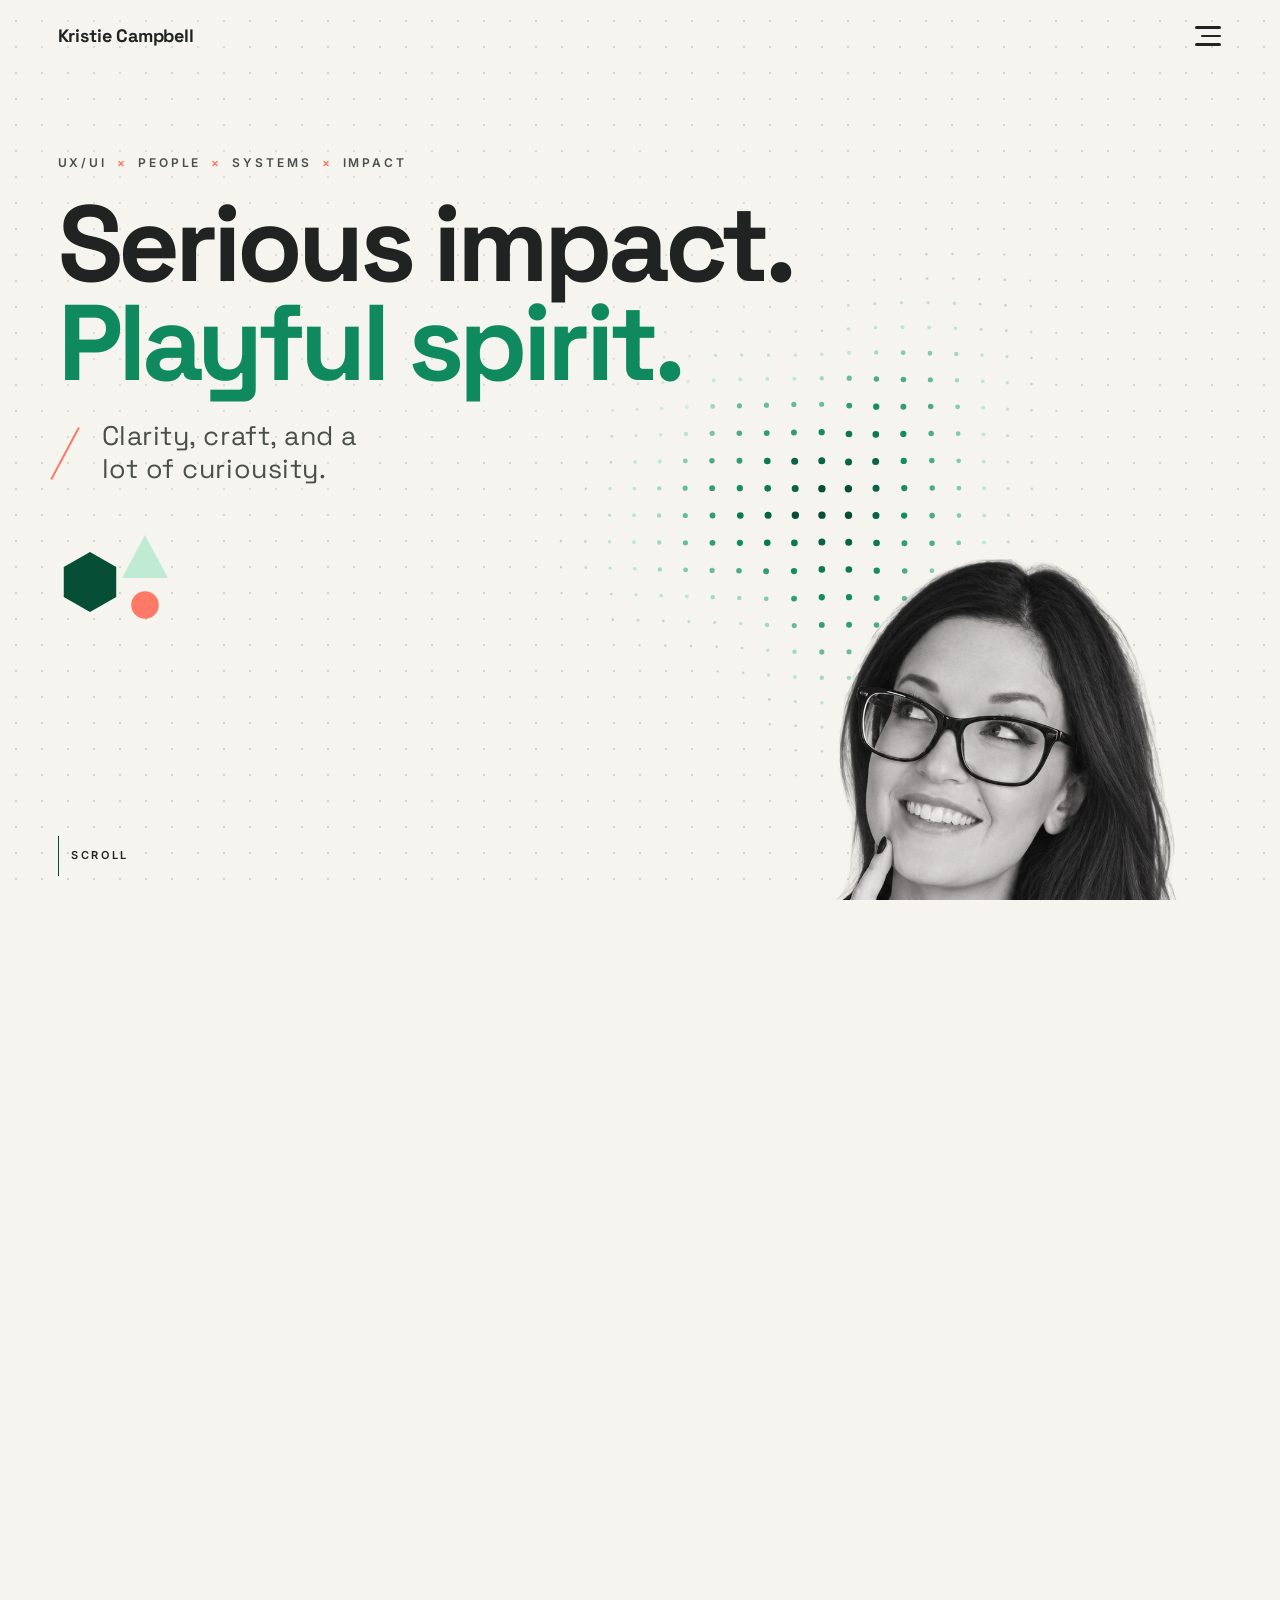
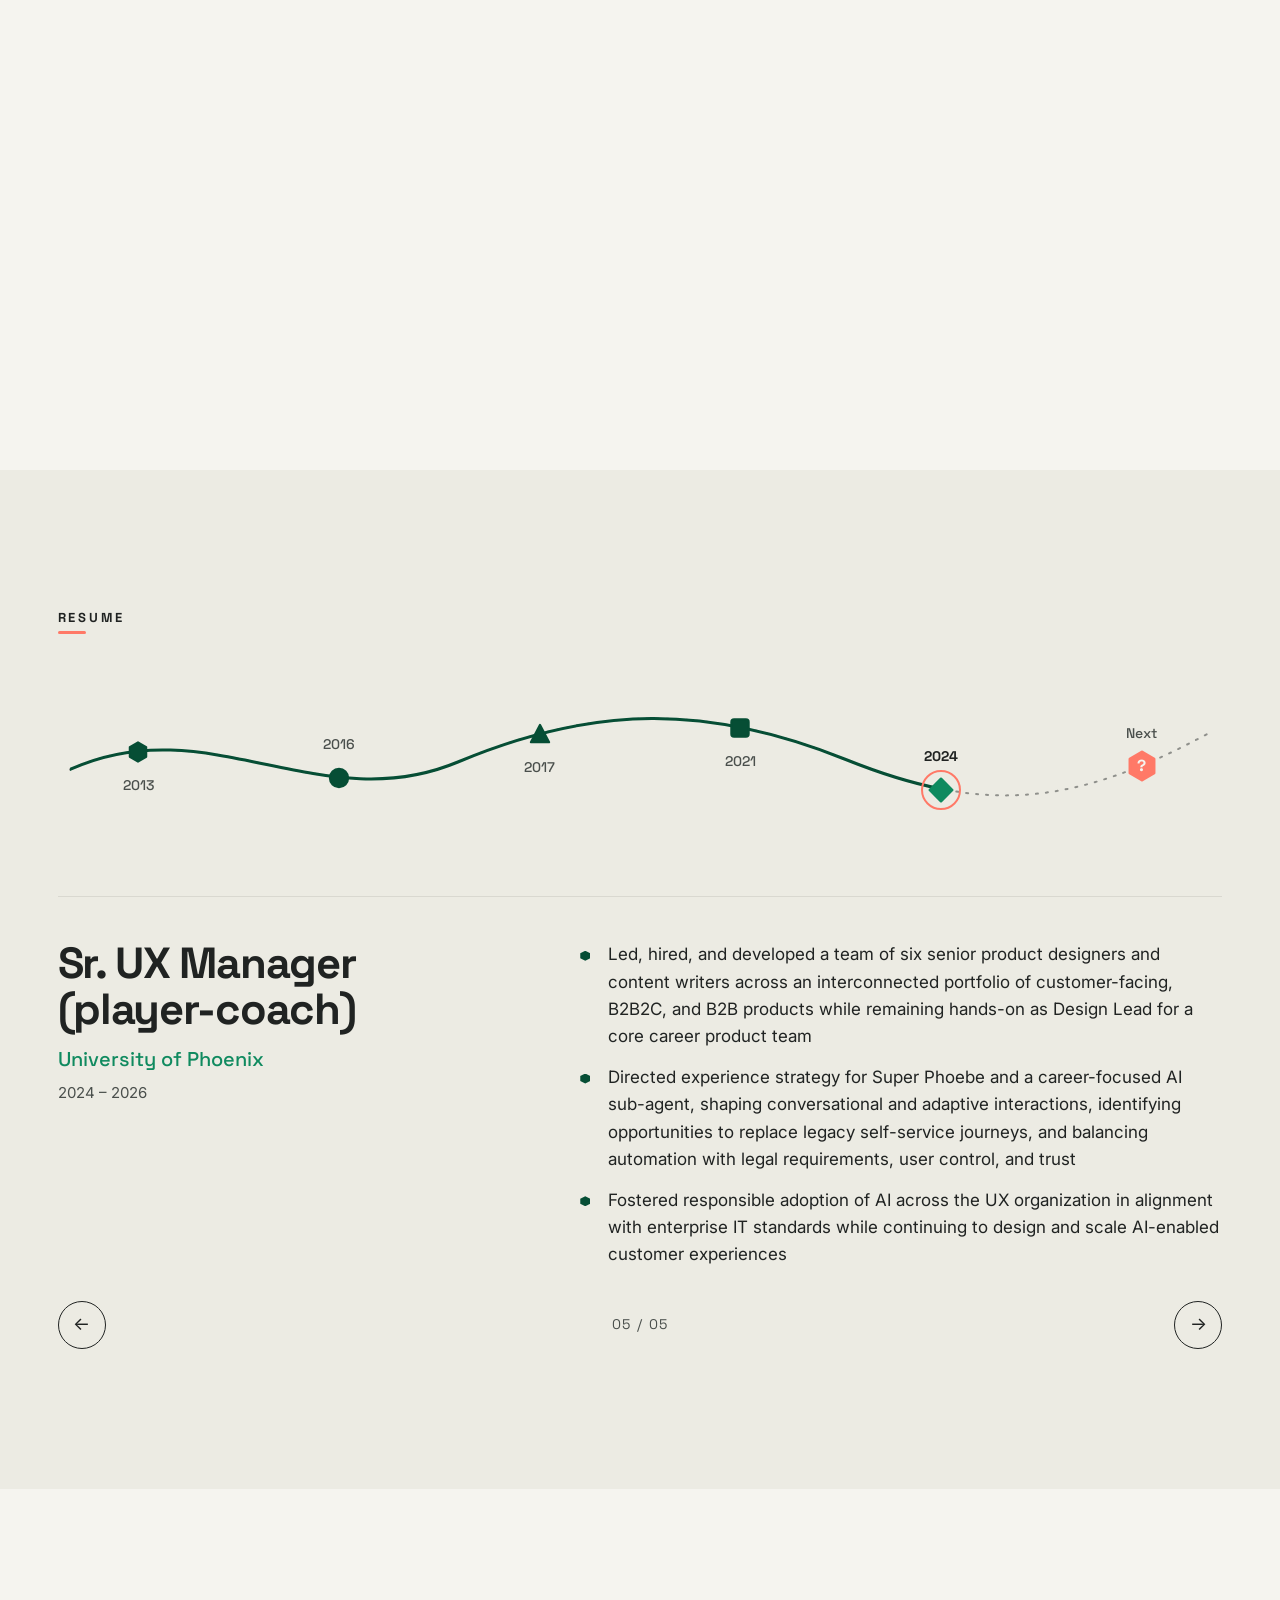
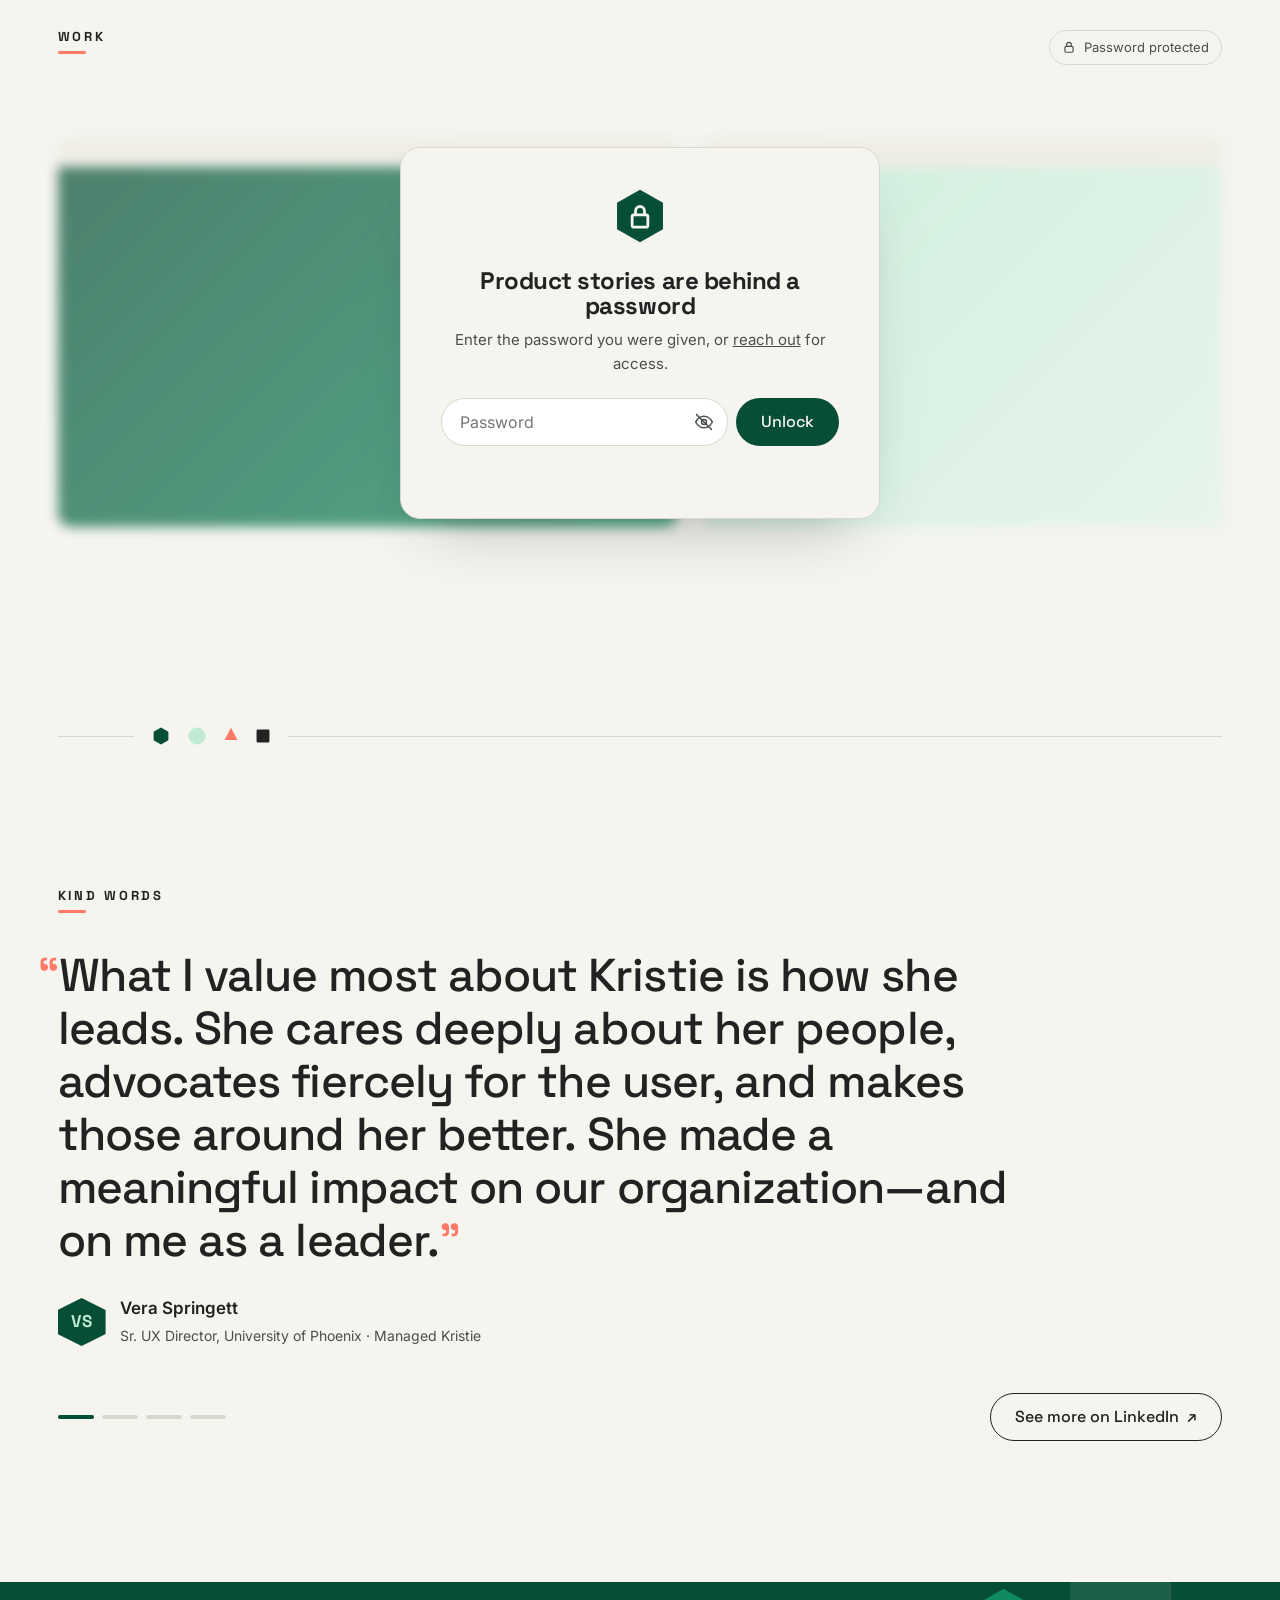
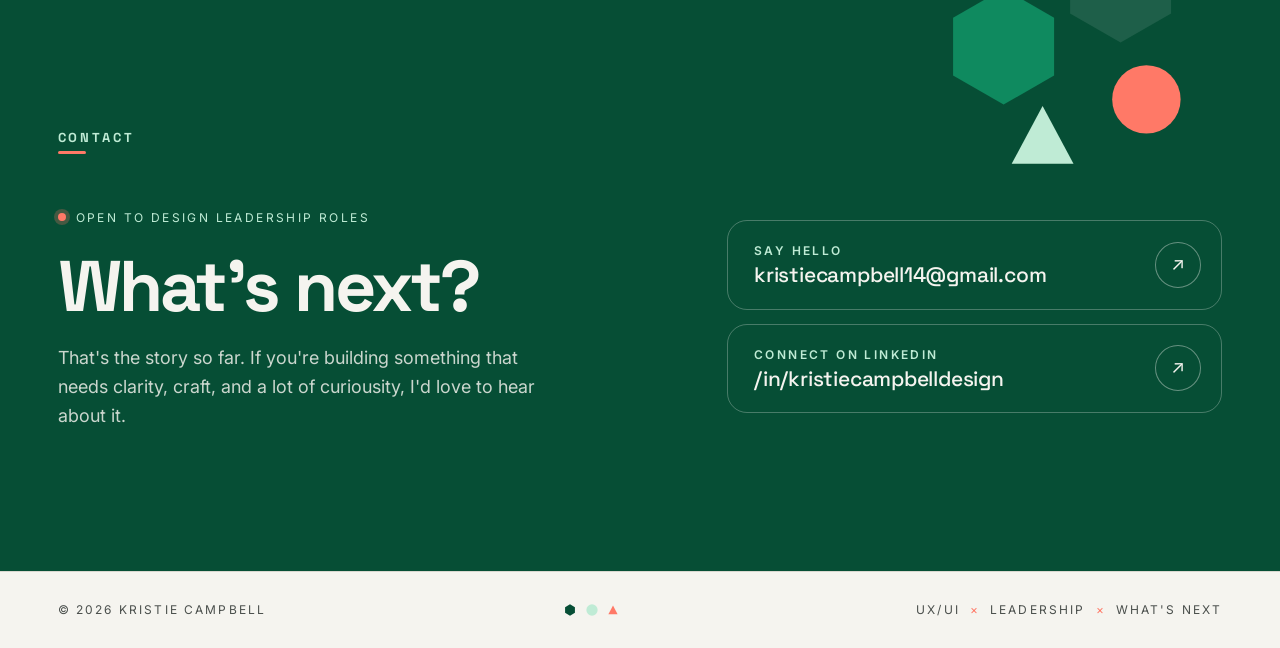
==== commit caa877a2: "Update the About copy and the Sr. UX Manager resume points - About: the second paragraph now frames " ====
--- a/index.html
+++ b/index.html
@@ -75,8 +75,9 @@
           </p>
           <p class="about-body about-body--extra">
             <!-- TODO -->
-            Lately I've been leading product design across complex platforms, growing designers, and
-            making sure the people on both sides of the screen come out happier with the intelligent use of AI.
+            Lately I've been leading product design across complex platforms, growing designers,
+            and finding meaningful ways to use AI so the people building products and the people
+            using them can move faster, with less friction and more control.
           </p>
           <a class="text-link" href="#work">See the work <span aria-hidden="true">→</span></a>
         </div>
@@ -154,8 +155,8 @@
           <div class="gate__row">
             <label class="sr-only" for="work-password">Password</label>
             <div class="gate__pw-wrap">
-              <input id="work-password" type="password" autocomplete="current-password" placeholder="Password"
-                required data-clarity-mask="true" />
+              <input id="work-password" type="password" autocomplete="current-password" placeholder="Password" required
+                data-clarity-mask="true" />
               <button type="button" class="gate__pw-toggle" data-pw-toggle aria-label="Show password"
                 aria-pressed="false">
                 <svg viewBox="0 0 24 24" aria-hidden="true" focusable="false">
--- a/css/styles.css
+++ b/css/styles.css
@@ -3026,6 +3026,20 @@
 }
 
 /* ---------------------------------------------------------------------
+   QUOTE: one testimonial, borrowing the homepage .quote styling. That
+   .quote is hidden until the carousel activates it, so show it outright.
+   --------------------------------------------------------------------- */
+.story-quote .quote {
+  opacity: 1;
+  visibility: visible;
+  transform: none;
+}
+
+.story-eyebrow-h+.quote {
+  margin-top: clamp(24px, 3vw, 36px);
+}
+
+/* ---------------------------------------------------------------------
    NEXT STORY
    --------------------------------------------------------------------- */
 .next-story {
@@ -3069,6 +3083,68 @@
 
 .next-story:hover h2 {
   color: var(--forest);
+}
+
+/* two choices side by side: keep going in the same product, or switch company */
+.next-stories {
+  padding-block: clamp(56px, 8vw, 112px);
+  border-top: 1px solid var(--line);
+}
+
+.next-stories .eyebrow {
+  margin-bottom: clamp(20px, 2.5vw, 28px);
+}
+
+.next-stories__grid {
+  display: grid;
+  grid-template-columns: repeat(2, minmax(0, 1fr));
+  gap: clamp(28px, 5vw, 72px);
+}
+
+.next-story--pair {
+  padding-block: 18px 0;
+  border-top: 2px solid var(--charcoal);
+}
+
+.next-story__label {
+  font-family: var(--font-display);
+  font-size: 13px;
+  font-weight: 700;
+  letter-spacing: .18em;
+  text-transform: uppercase;
+  color: var(--forest);
+  margin-bottom: 14px;
+}
+
+.next-story--pair .next-story__bridge {
+  font-size: clamp(17px, 1.6vw, 21px);
+  max-width: 34ch;
+}
+
+/* inline rather than flex, so a long title keeps its arrow on the last line */
+.next-story--pair h2 {
+  display: block;
+  font-size: clamp(30px, 3.6vw, 52px);
+}
+
+/* holds the last word and the arrow together; opts out of the arrow's own
+   colour and hover nudge, which `.next-story h2 span` would otherwise give it */
+.next-story--pair h2 .next-story__end {
+  display: inline;
+  white-space: nowrap;
+  color: inherit;
+  transition: none;
+}
+
+.next-story--pair:hover h2 .next-story__end {
+  transform: none;
+}
+
+@media (max-width: 719px) {
+  .next-stories__grid {
+    grid-template-columns: 1fr;
+    gap: 44px;
+  }
 }
 
 /* ---------------------------------------------------------------------
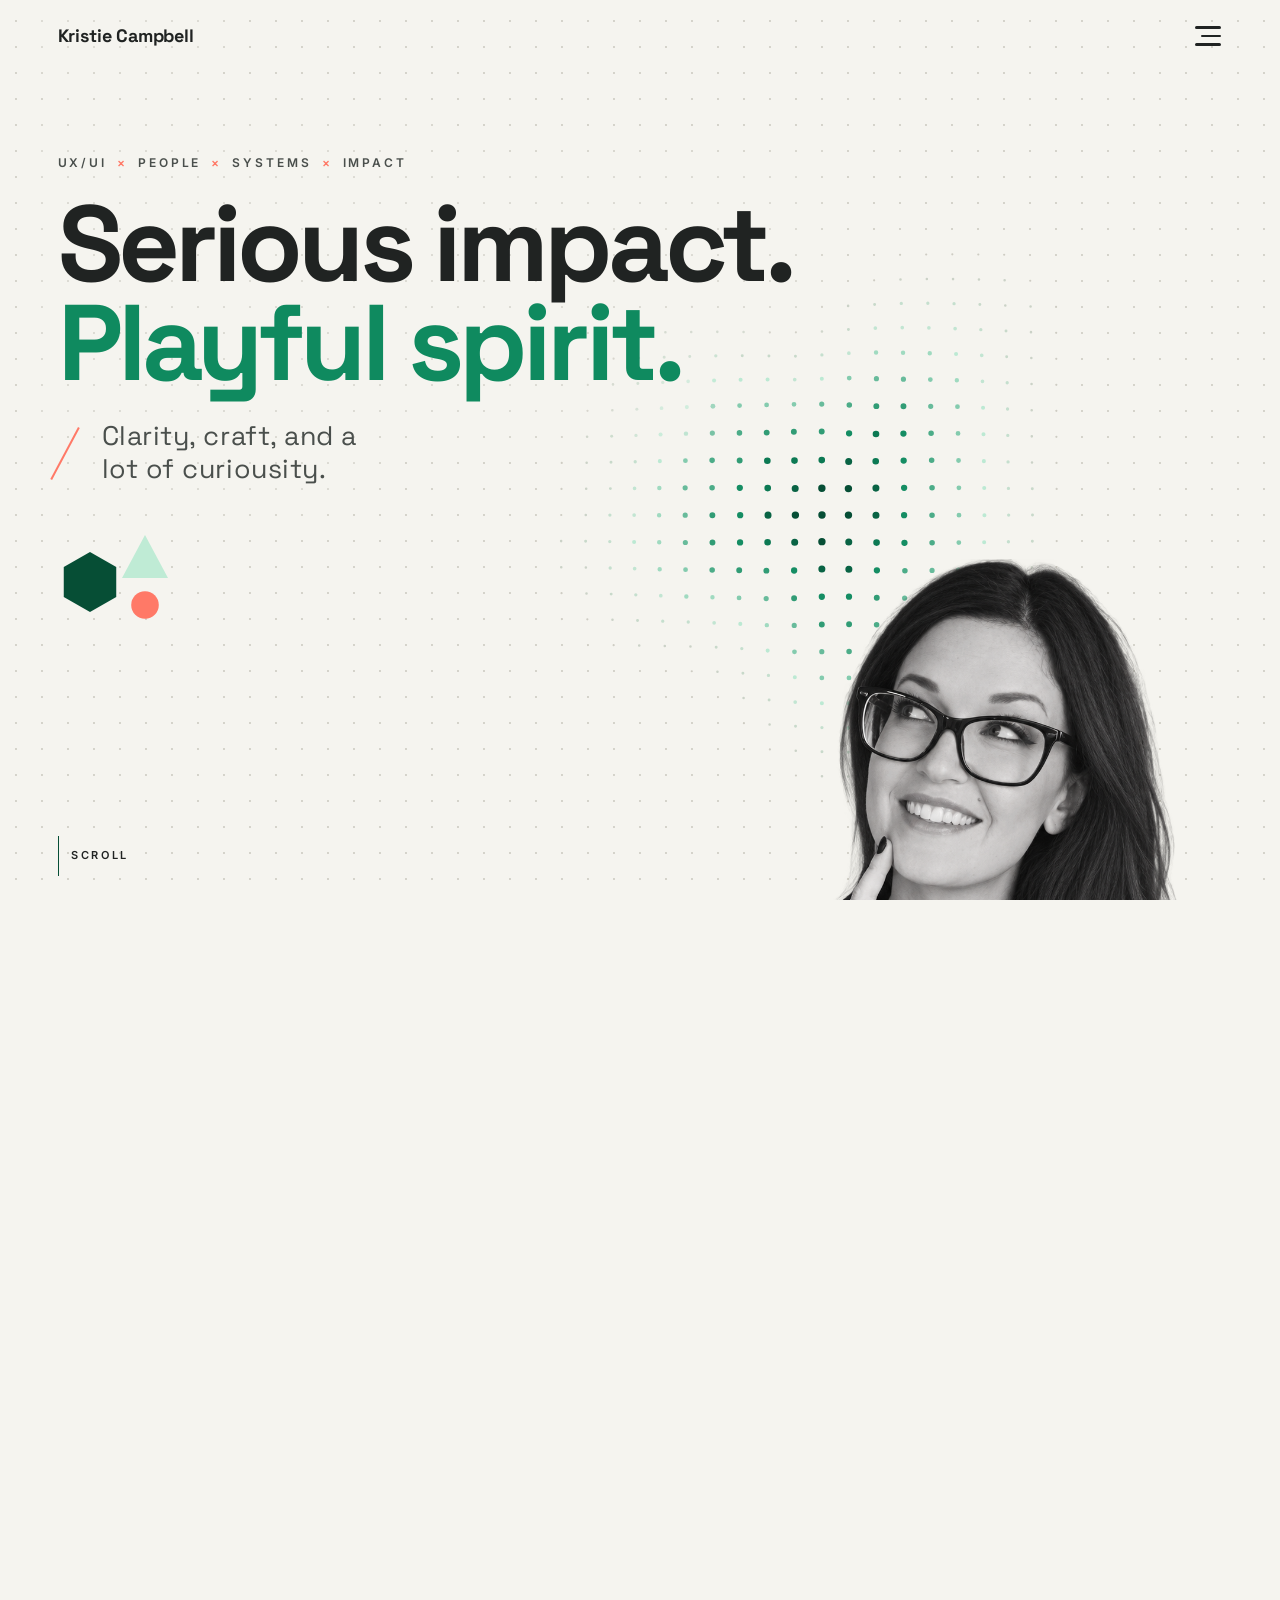
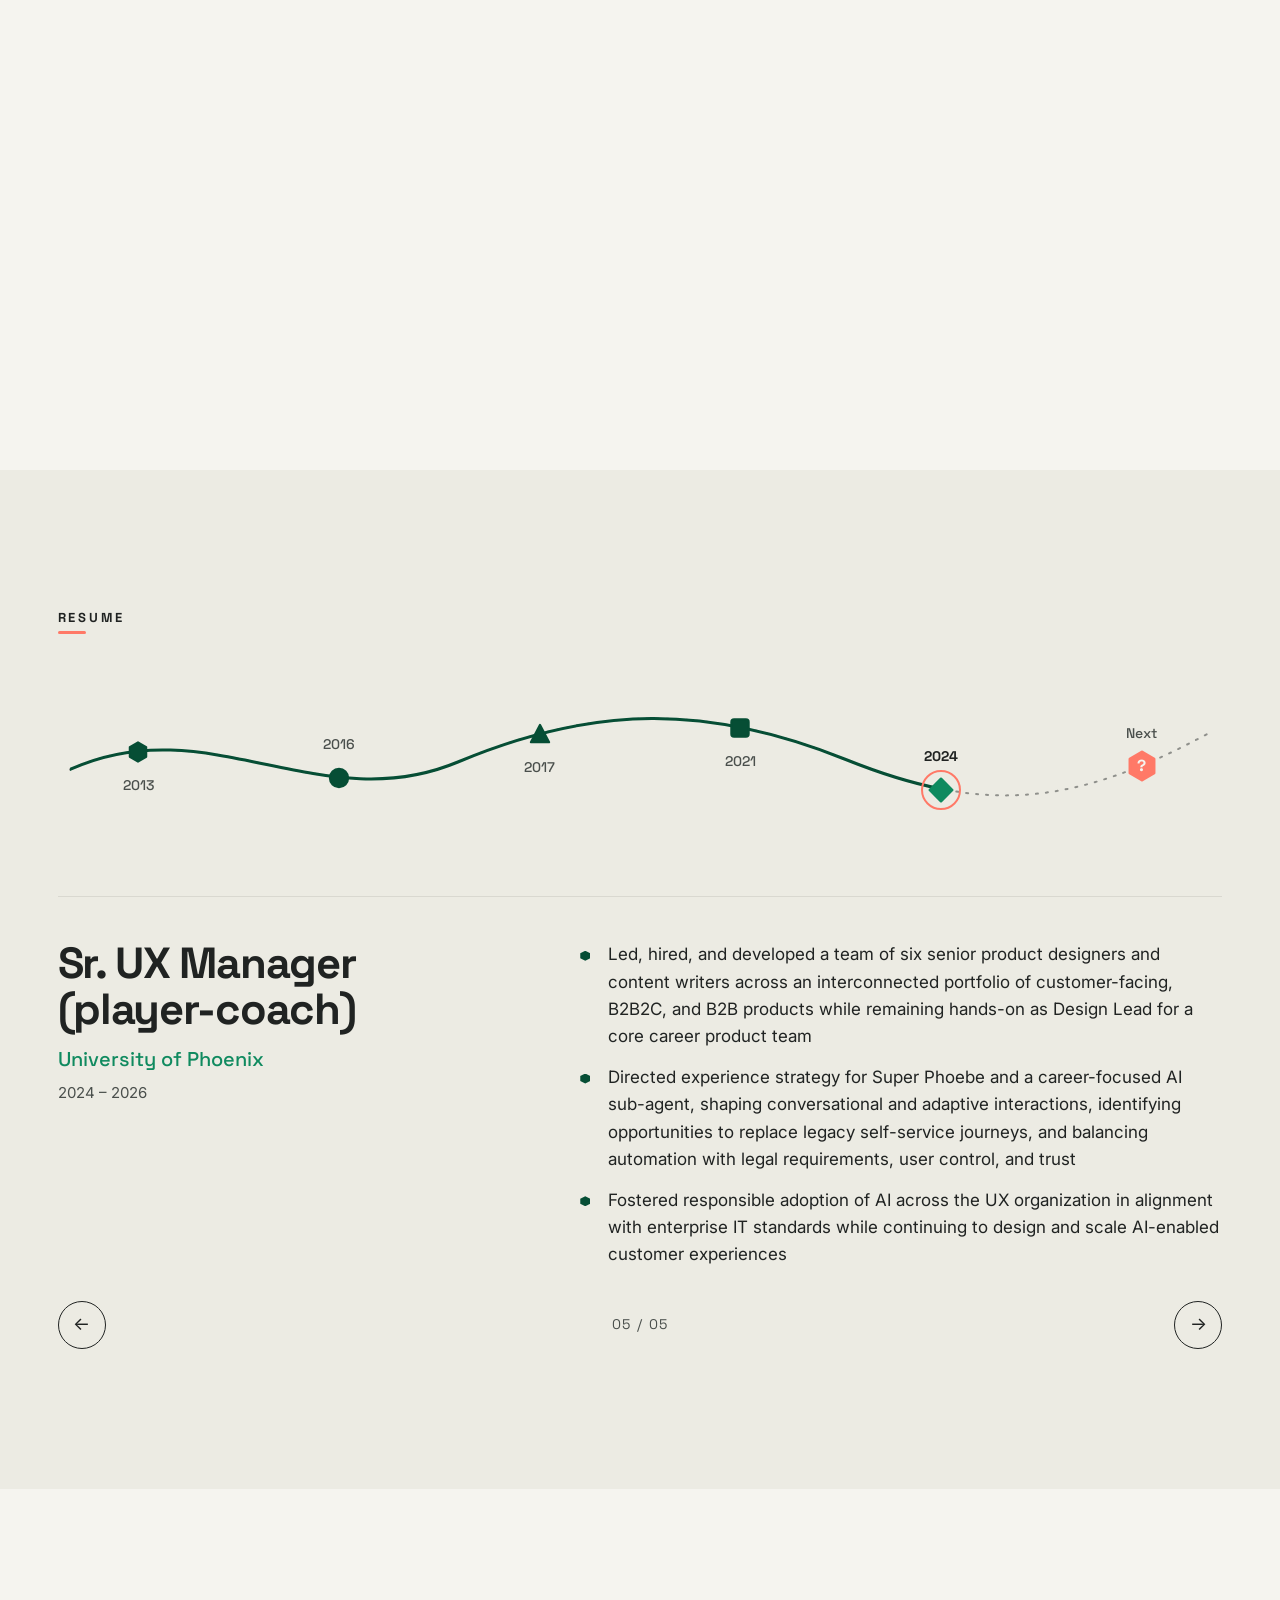
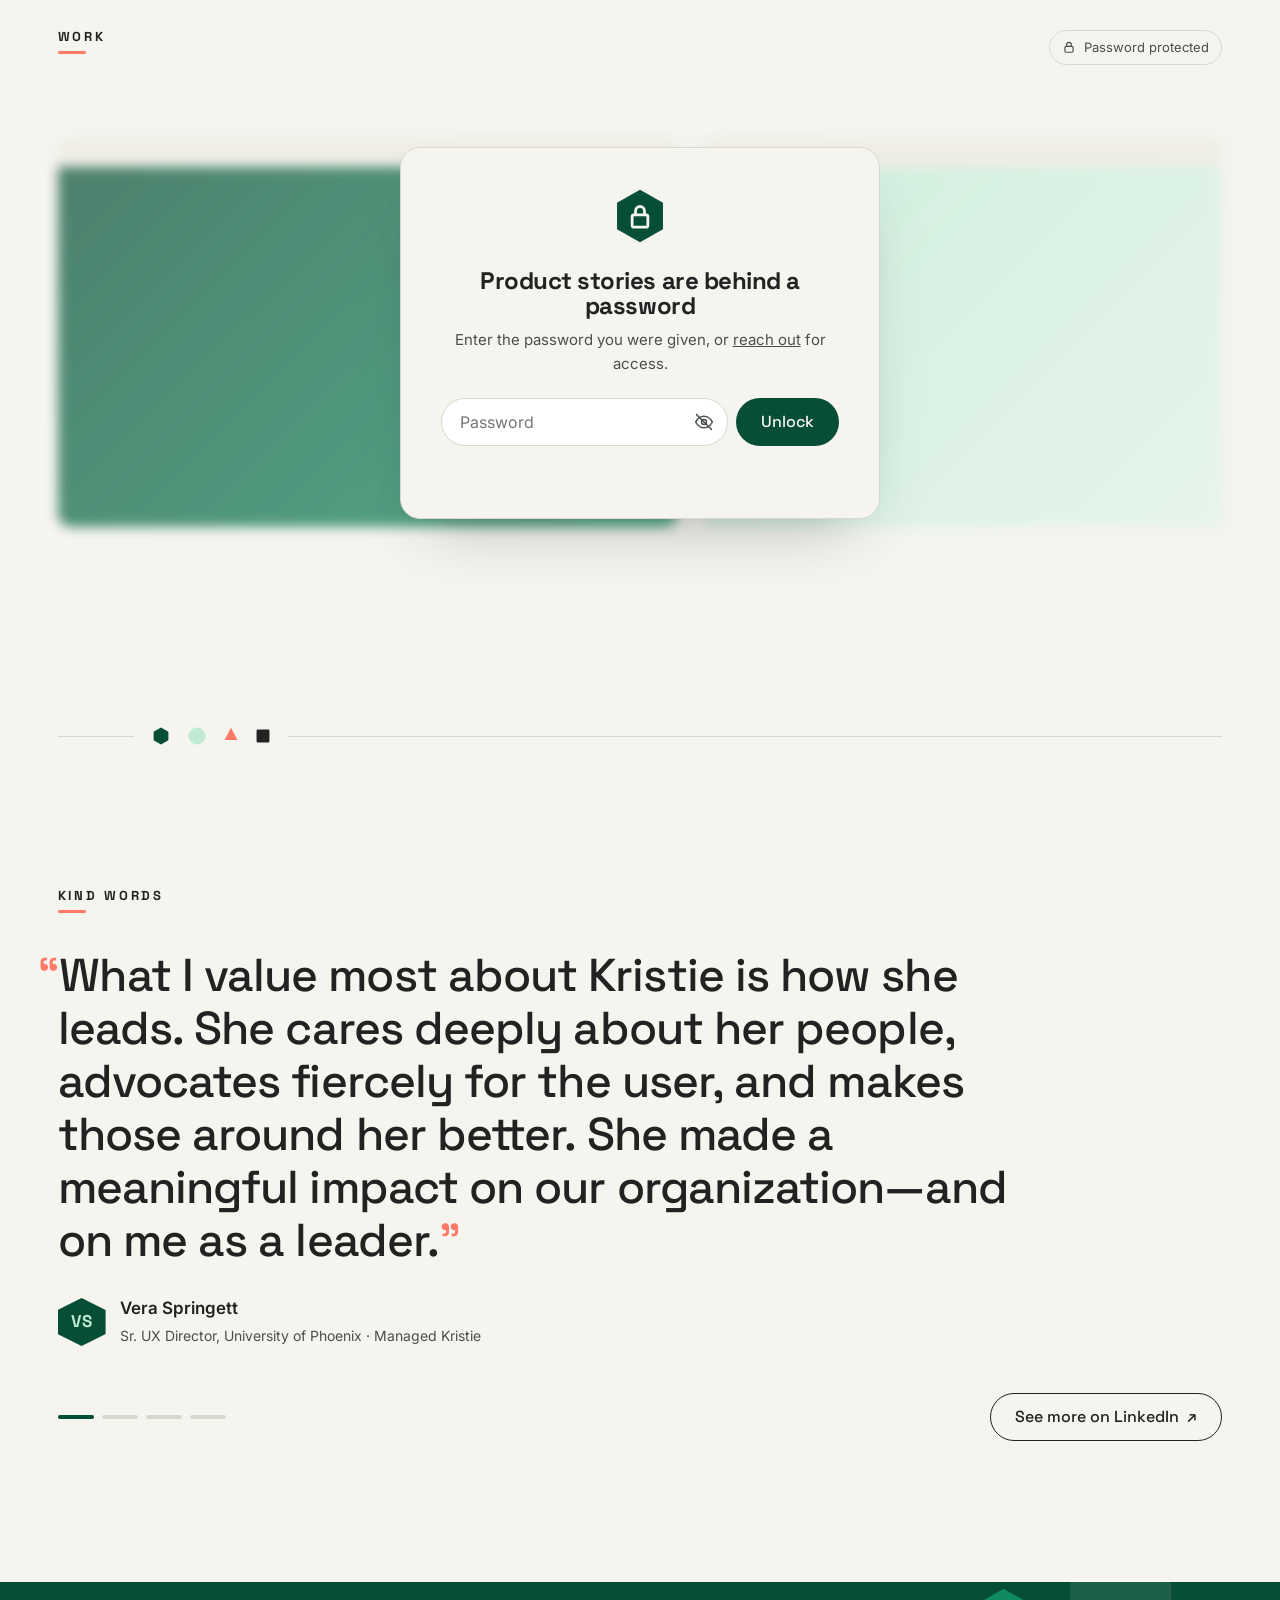
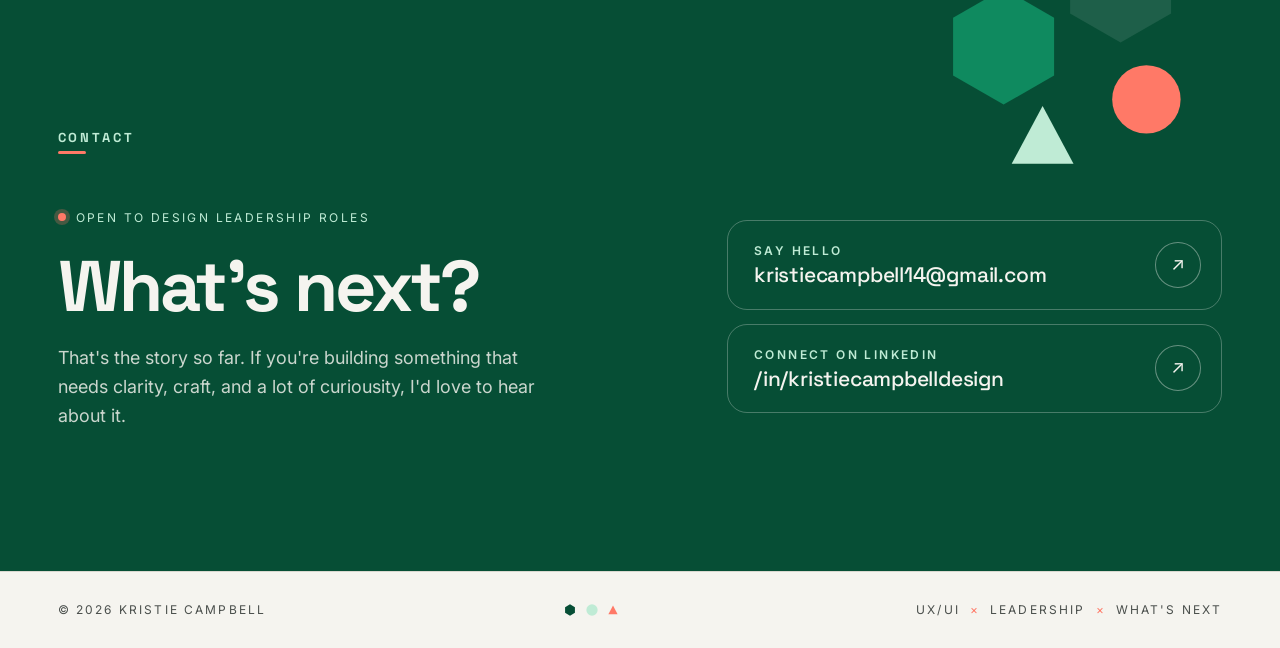
==== commit 6fd186cf: "Align the OpenTech resume point with the kiosk story, and accent Resumé - OpenTech: Public Storage's" ====
--- a/index.html
+++ b/index.html
@@ -68,13 +68,11 @@
           <h2 class="section-label">About</h2>
           <p class="about-lede">I build better experiences, stronger teams, and a more human, creative future.</p>
           <p class="about-body">
-            <!-- TODO: your story -->
             With 12+ years of experience, I'm a design leader who believes curiosity drives better solutions. I pair
             structure with play:
             clear systems that give teams the freedom to take smart creative risks.
           </p>
           <p class="about-body about-body--extra">
-            <!-- TODO -->
             Lately I've been leading product design across complex platforms, growing designers,
             and finding meaningful ways to use AI so the people building products and the people
             using them can move faster, with less friction and more control.
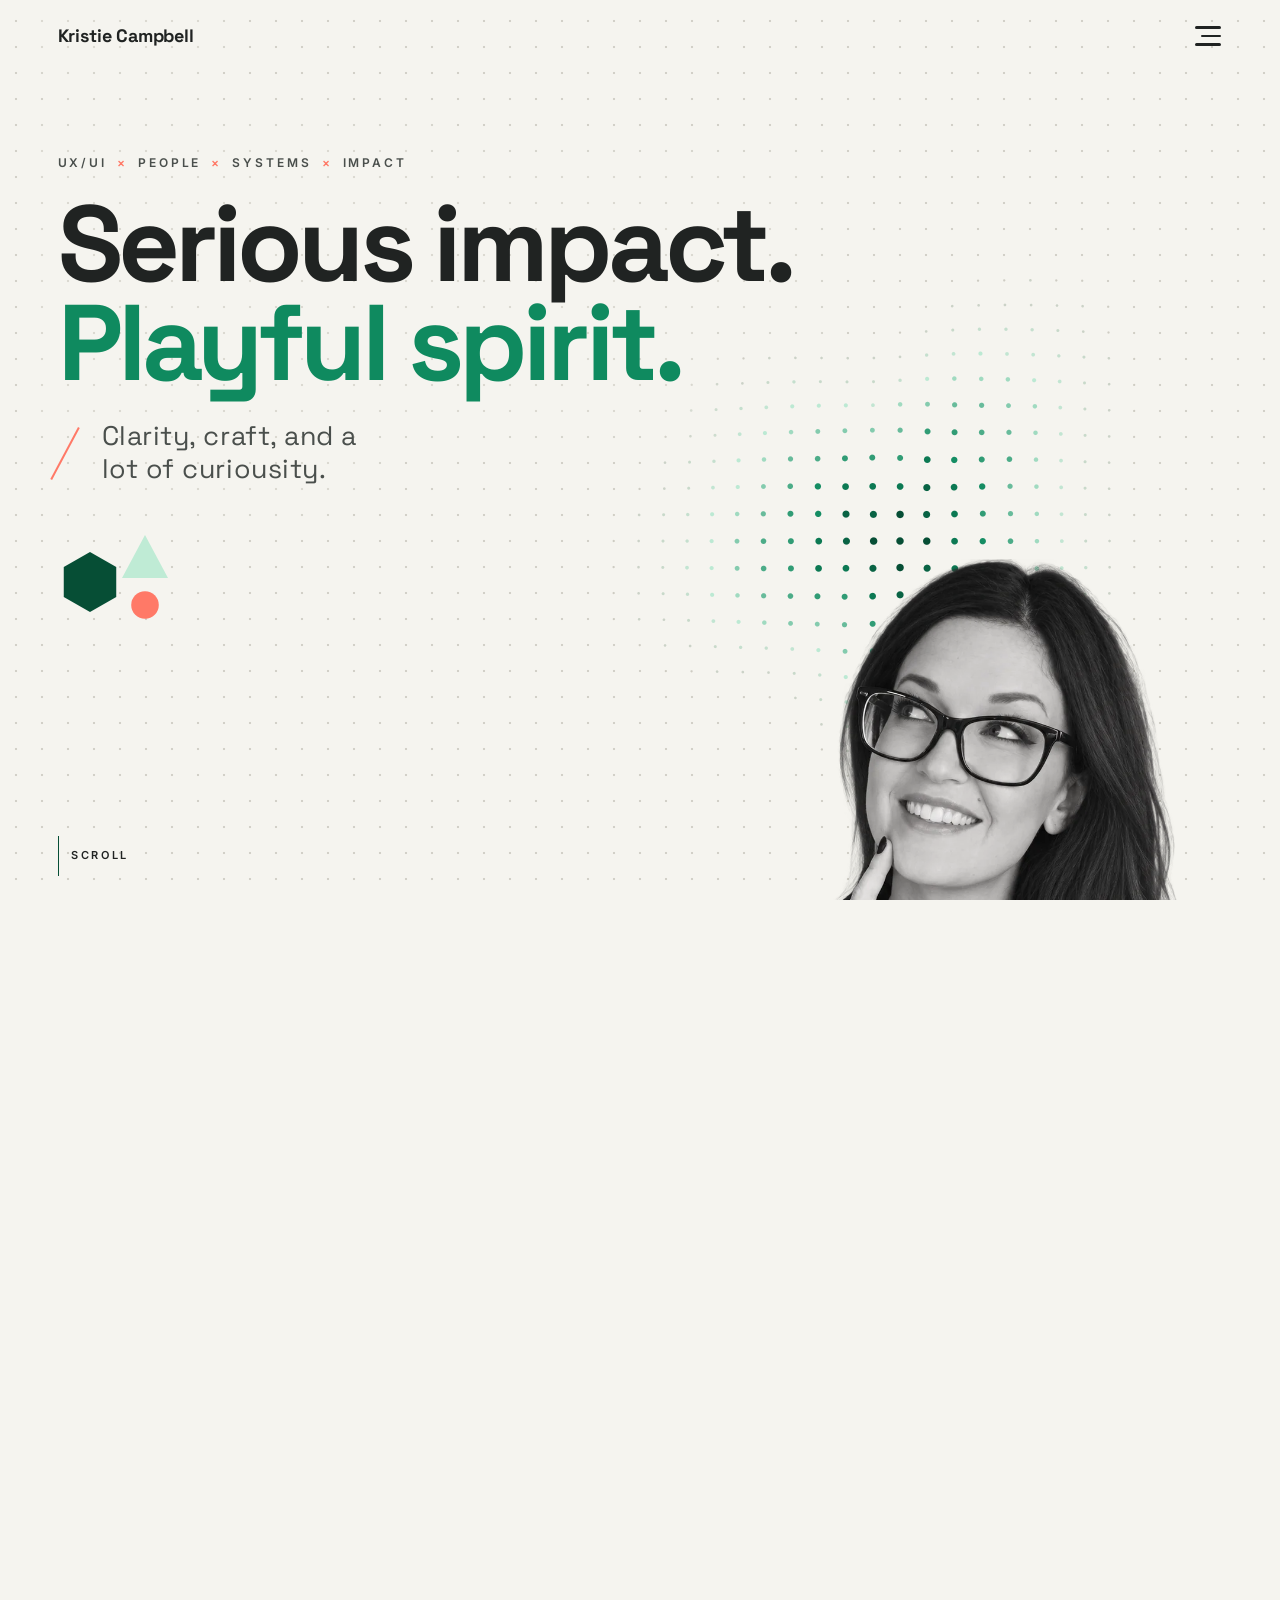
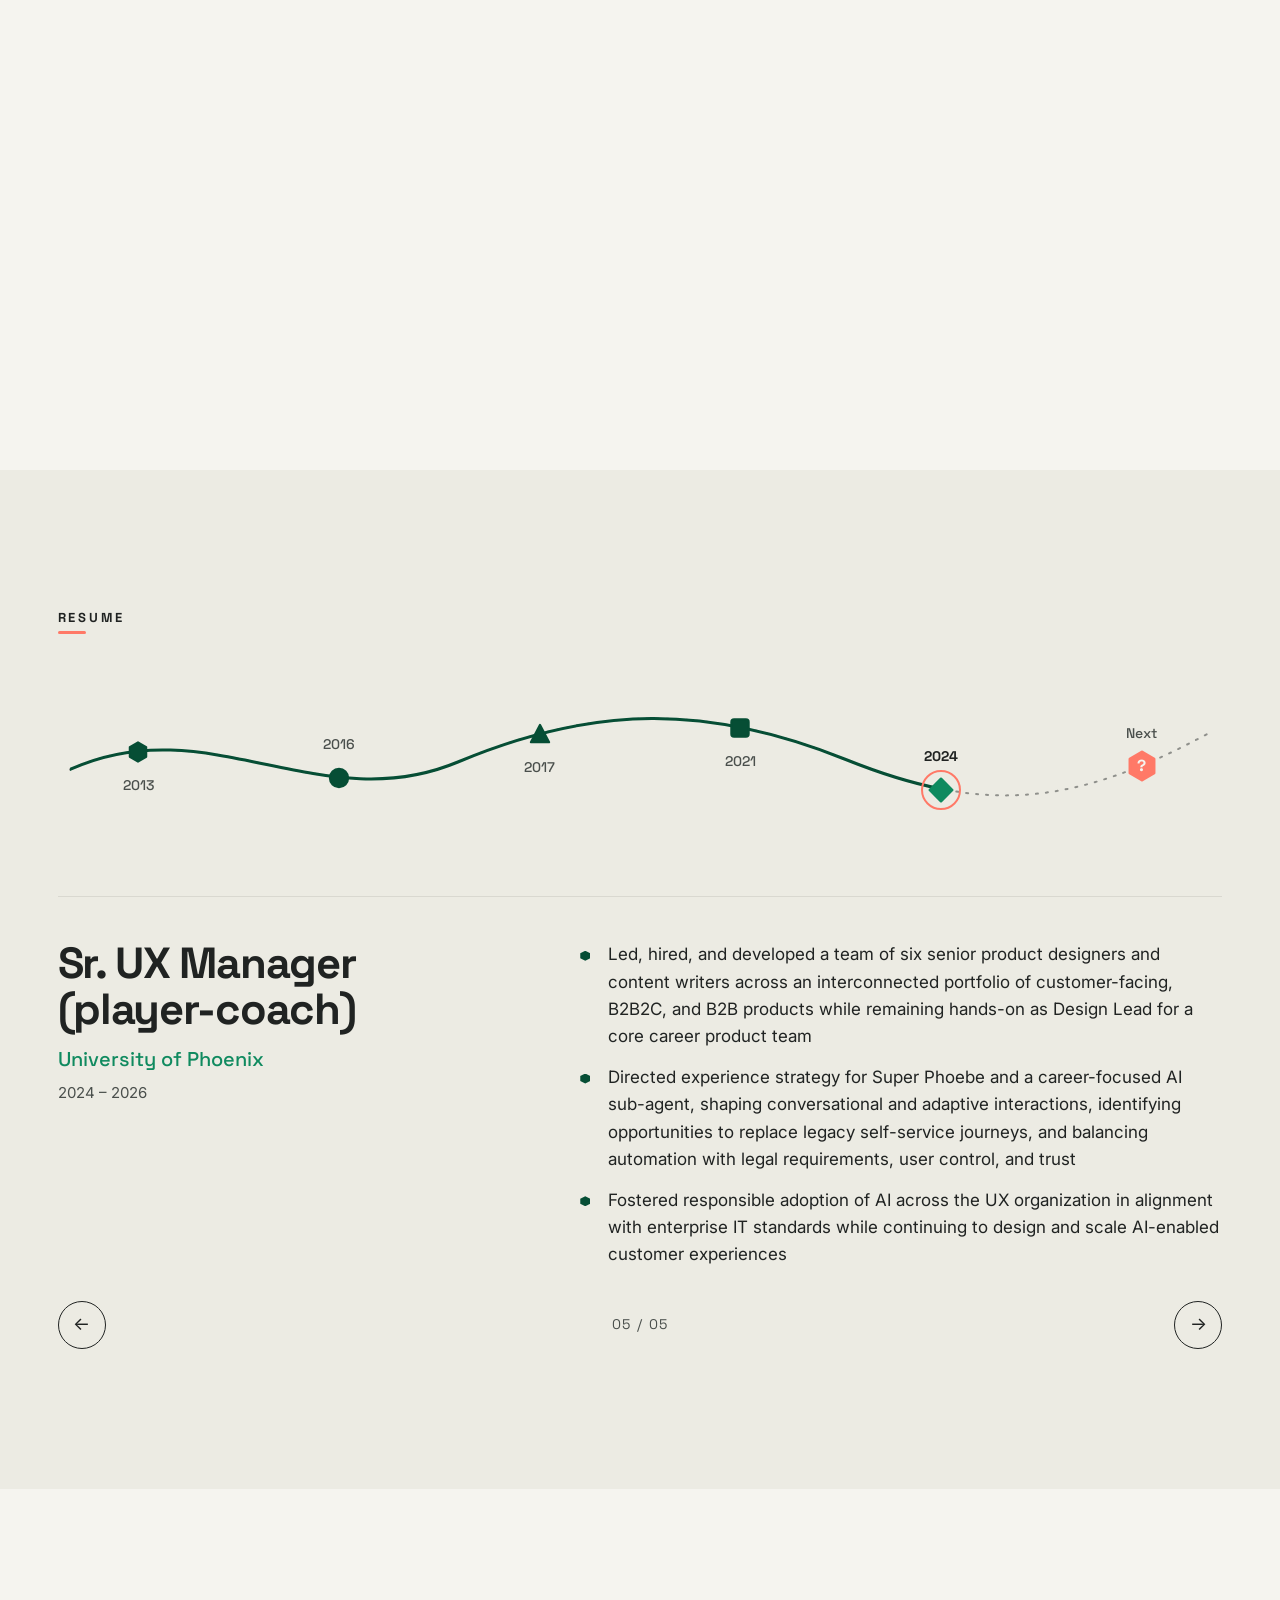
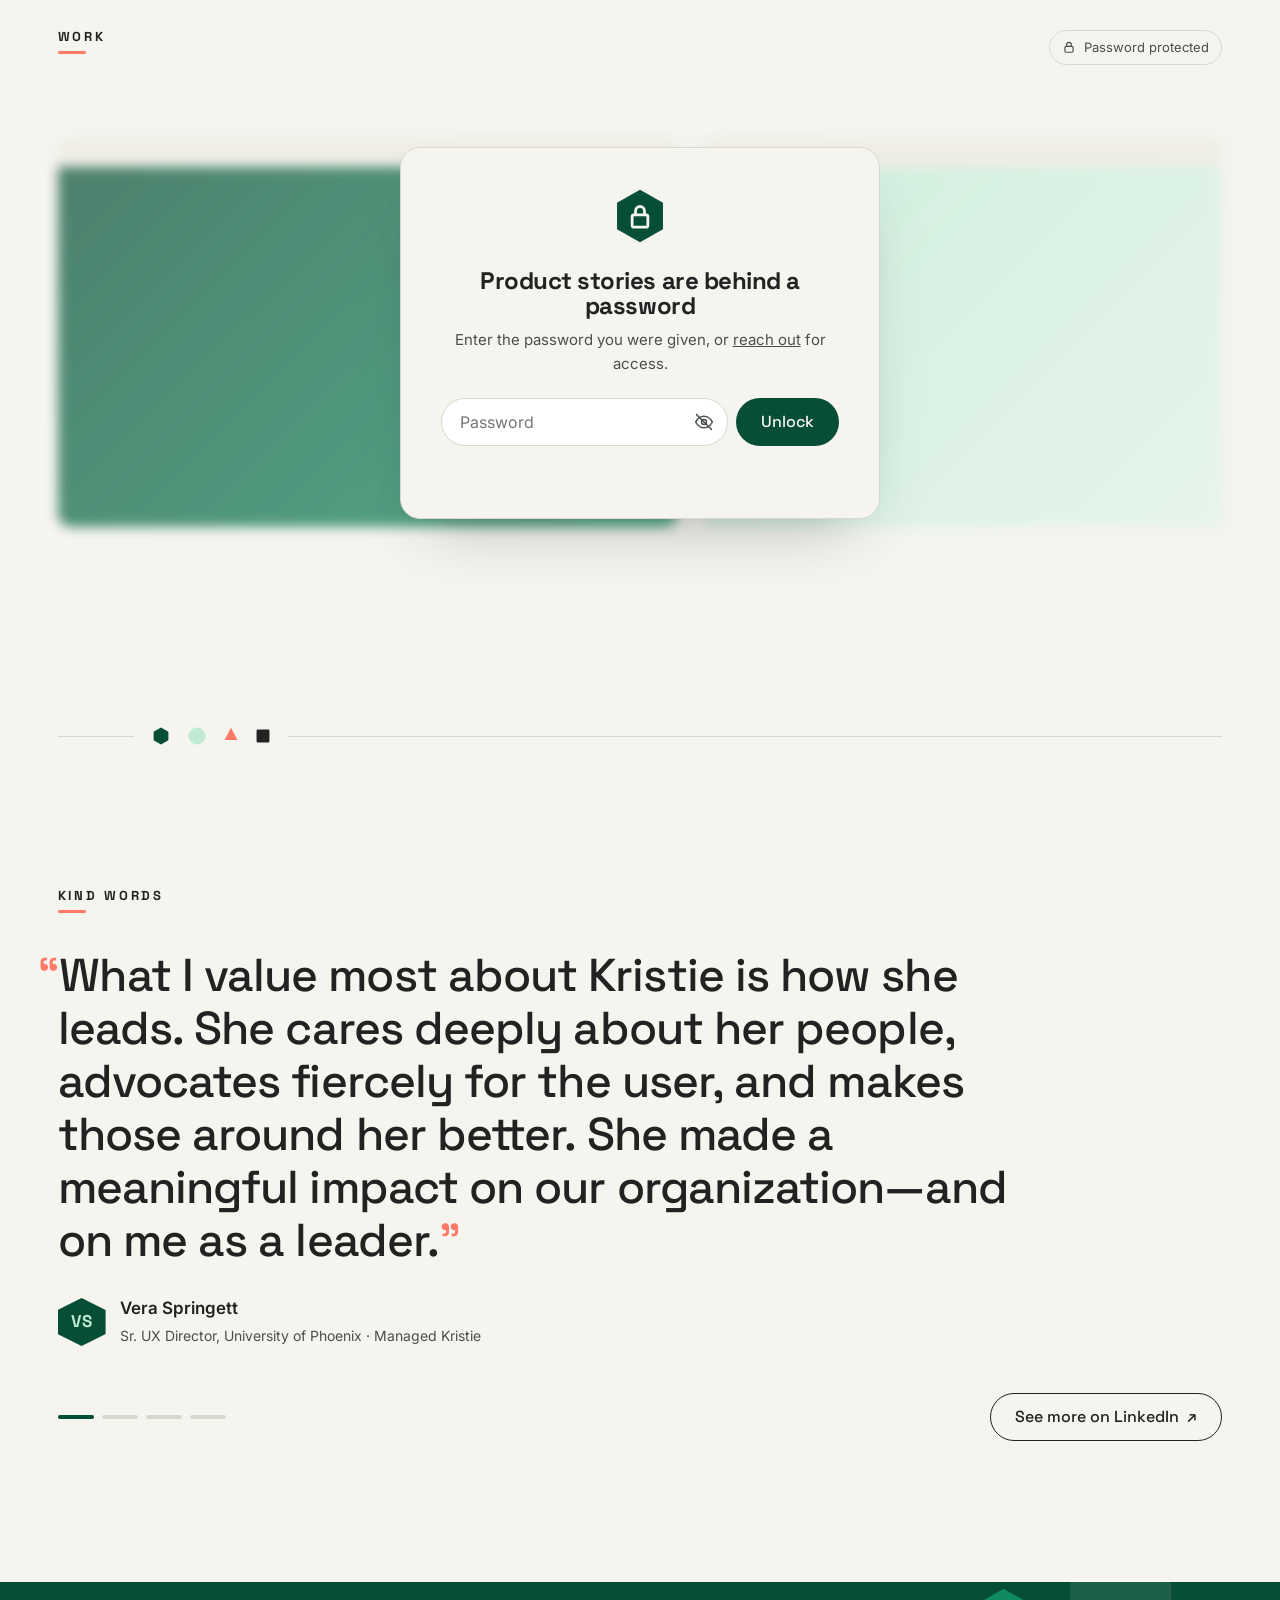
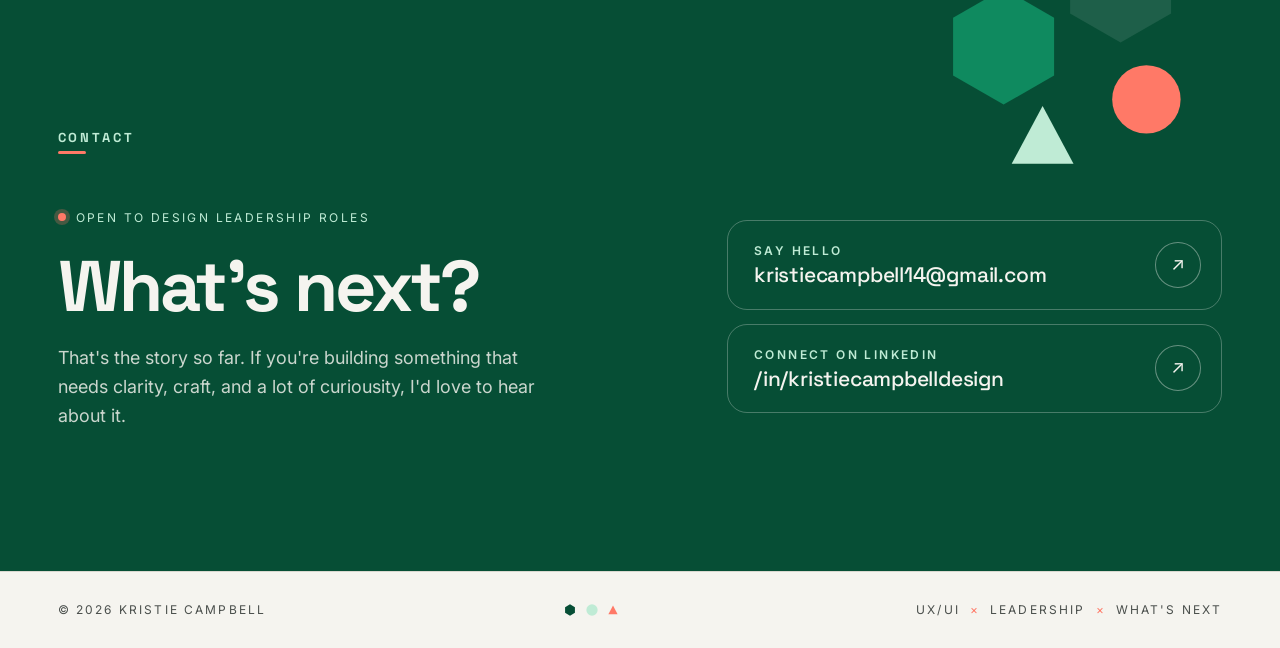
==== commit aad99aa1: "Draw the hero dot field with WebGL and serve the photo as WebP The dot field filled ~2,000 circles a" ====
--- a/index.html
+++ b/index.html
@@ -81,7 +81,7 @@
         </div>
 
         <div class="photo" data-photo>
-          <img src="assets/img/me.png" alt="Kristie Campbell smiling, finger to chin, looking up thoughtfully"
+          <img src="assets/img/me.webp" alt="Kristie Campbell smiling, finger to chin, looking up thoughtfully"
             width="1254" height="1254" fetchpriority="high" />
         </div>
 
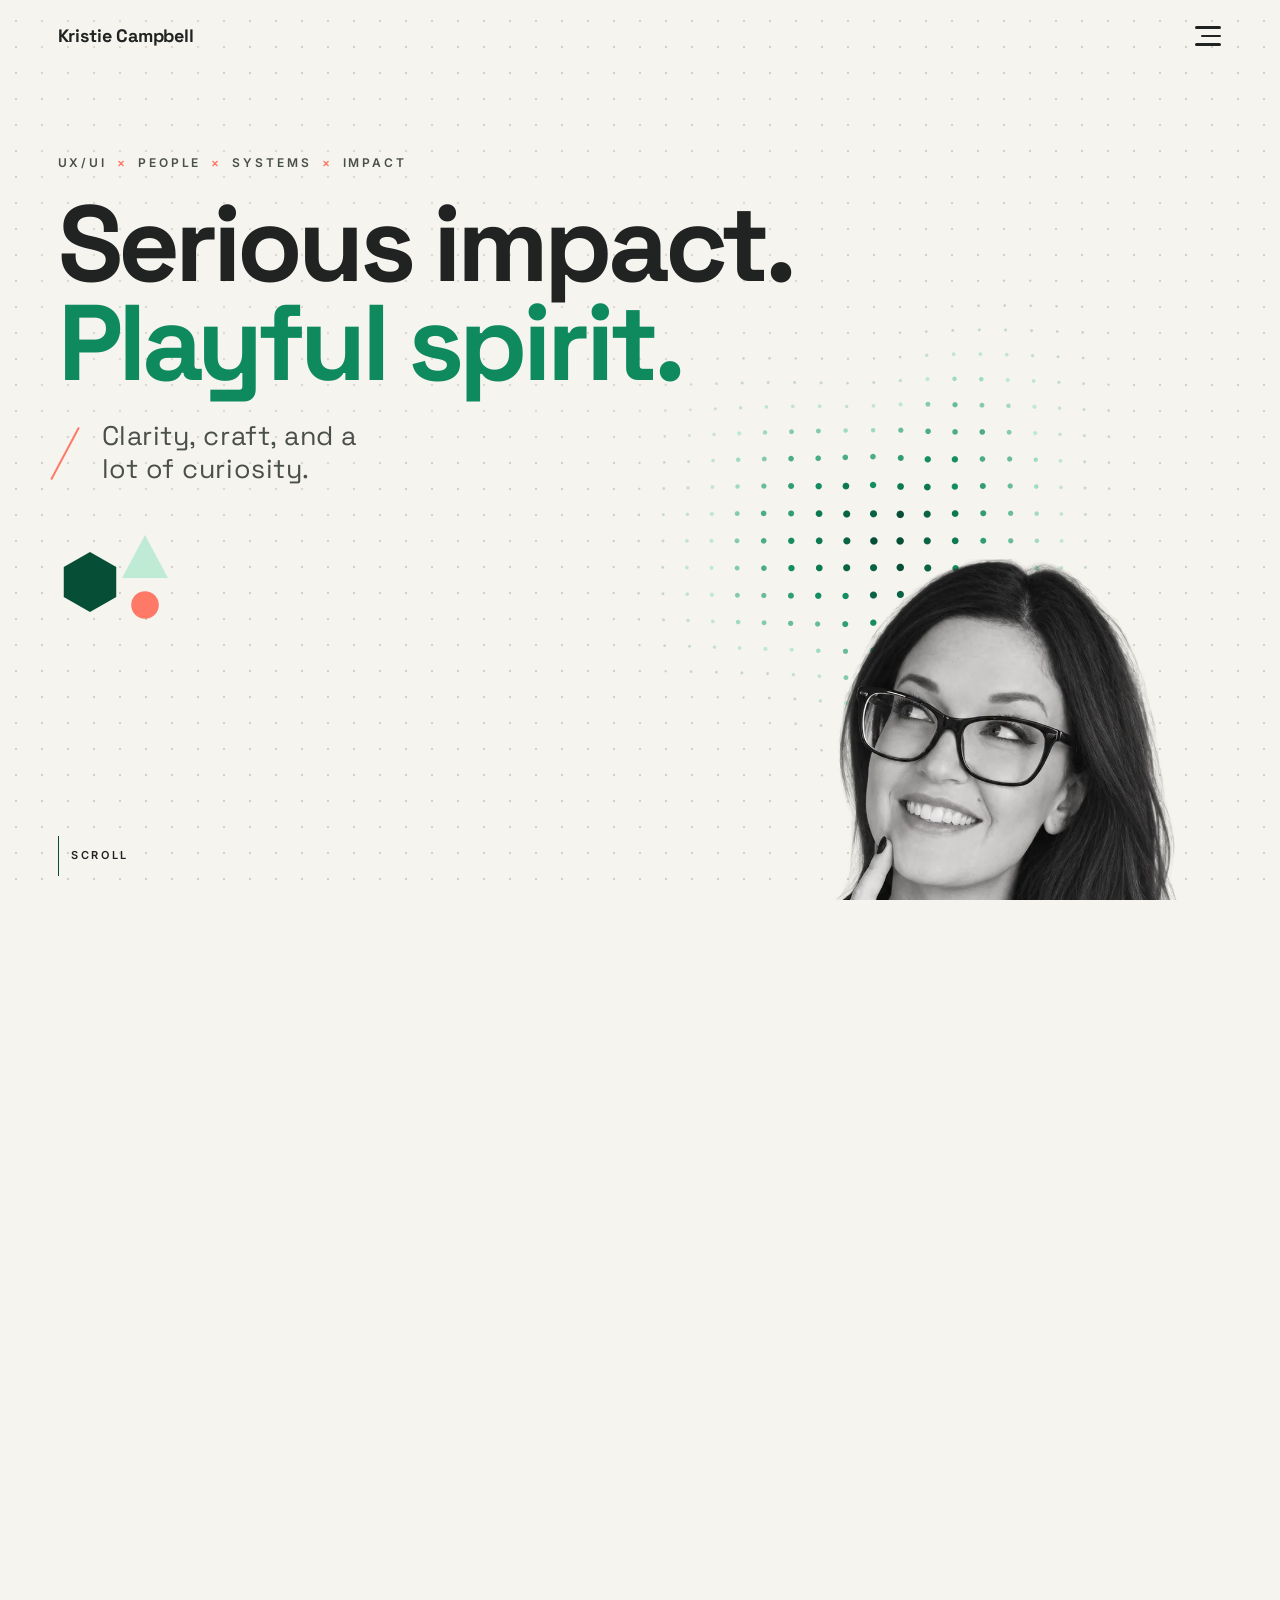
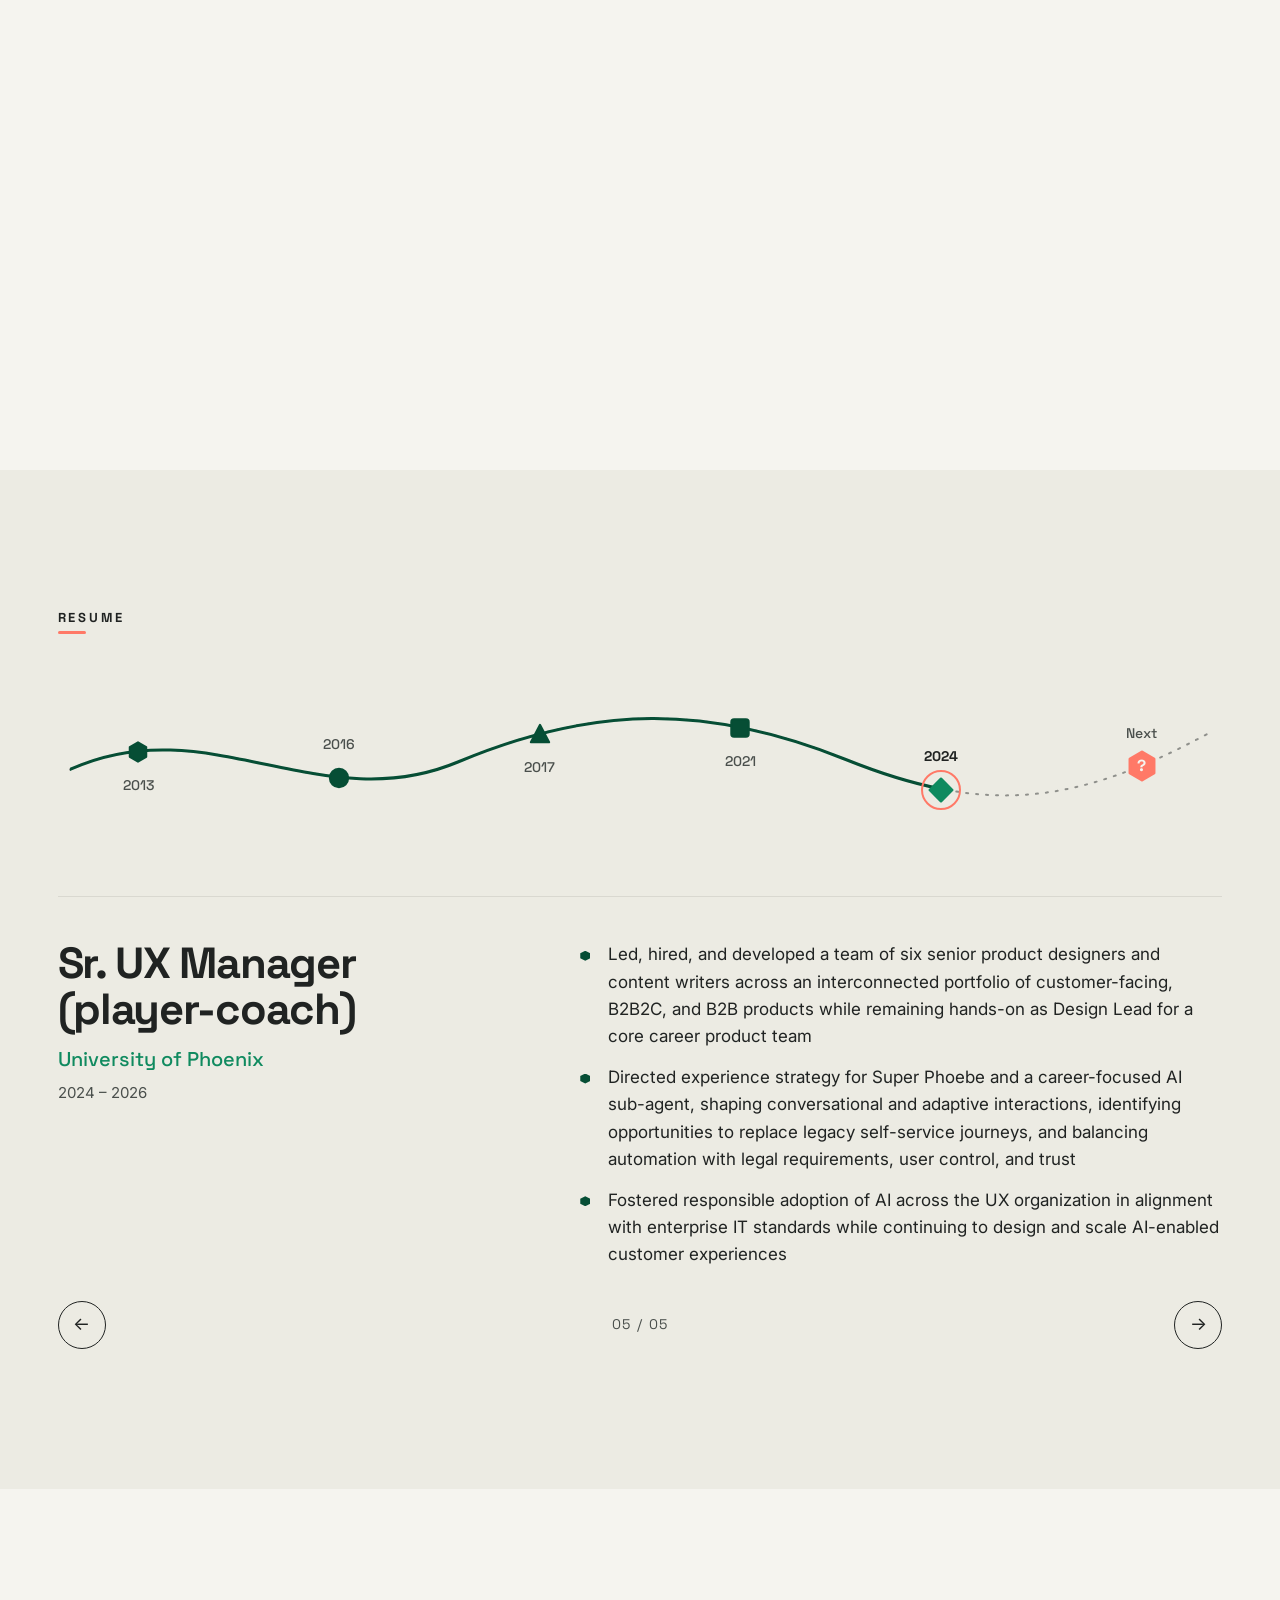
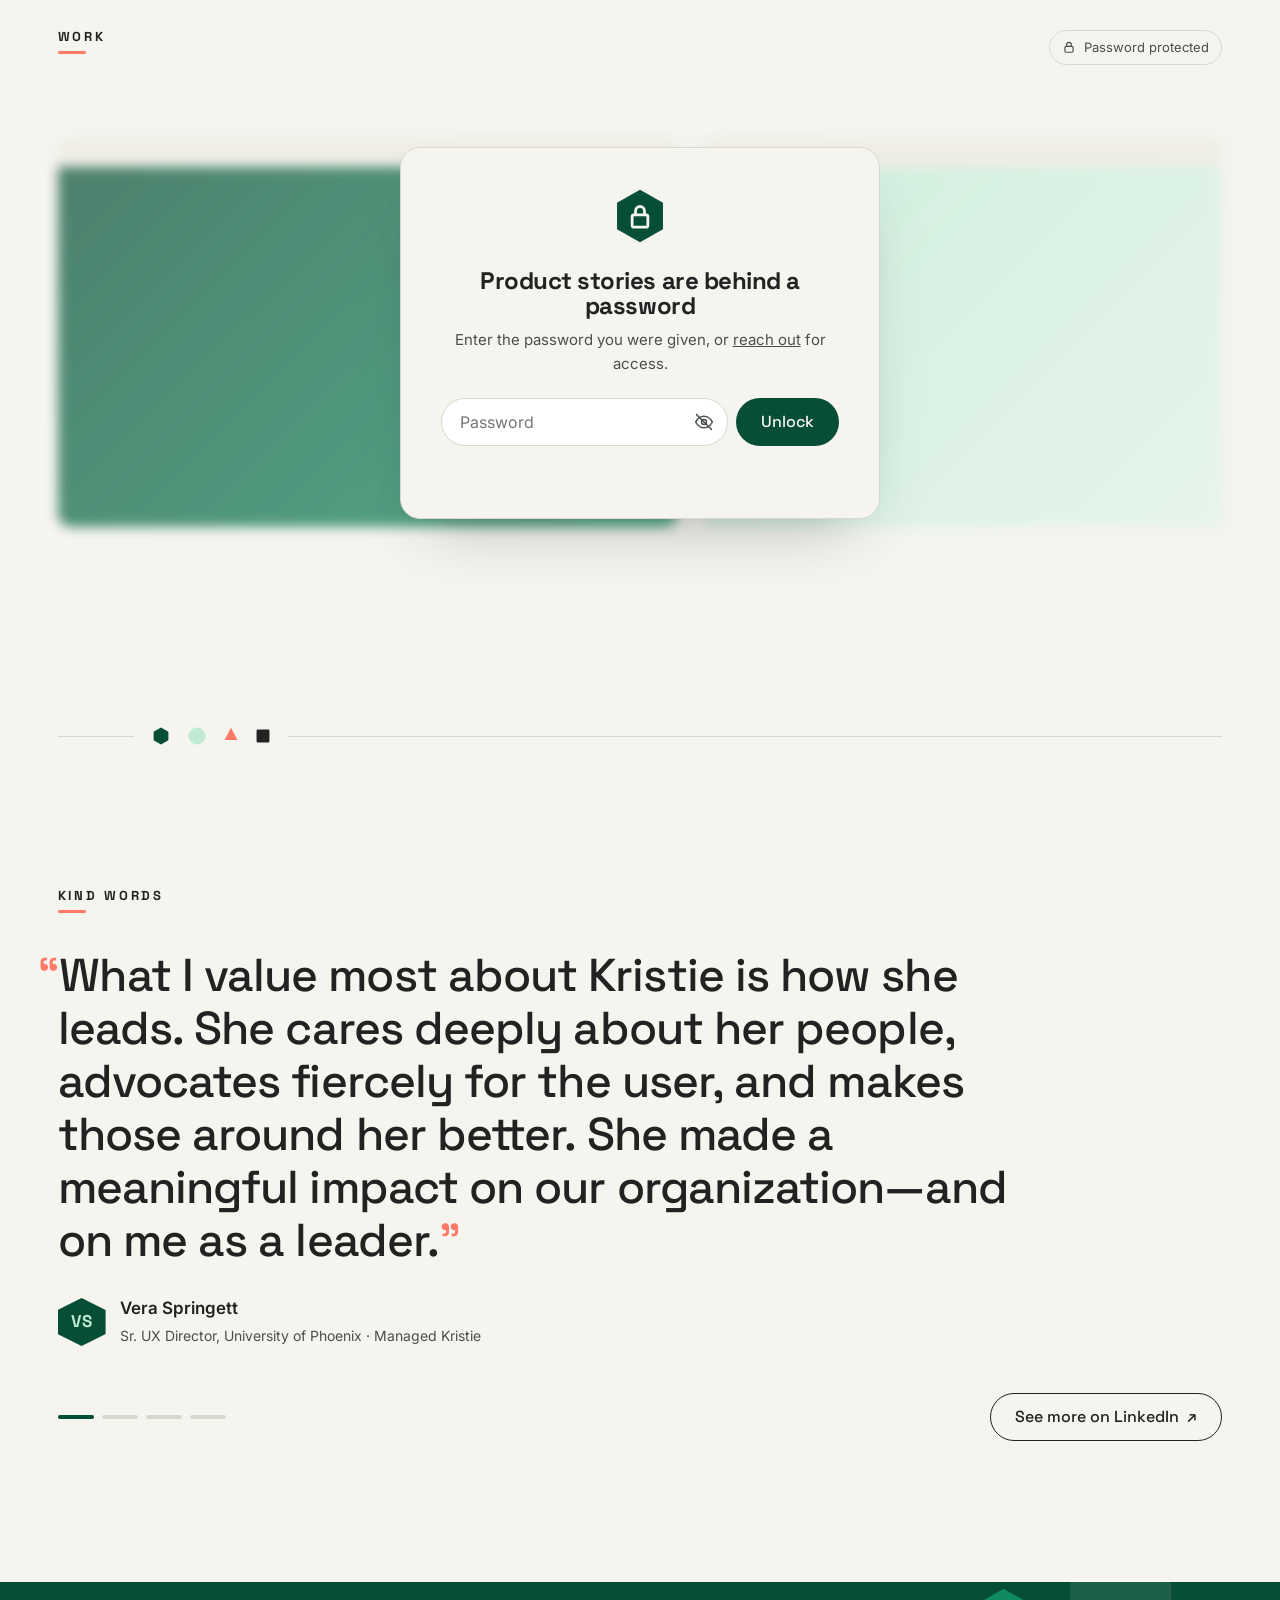
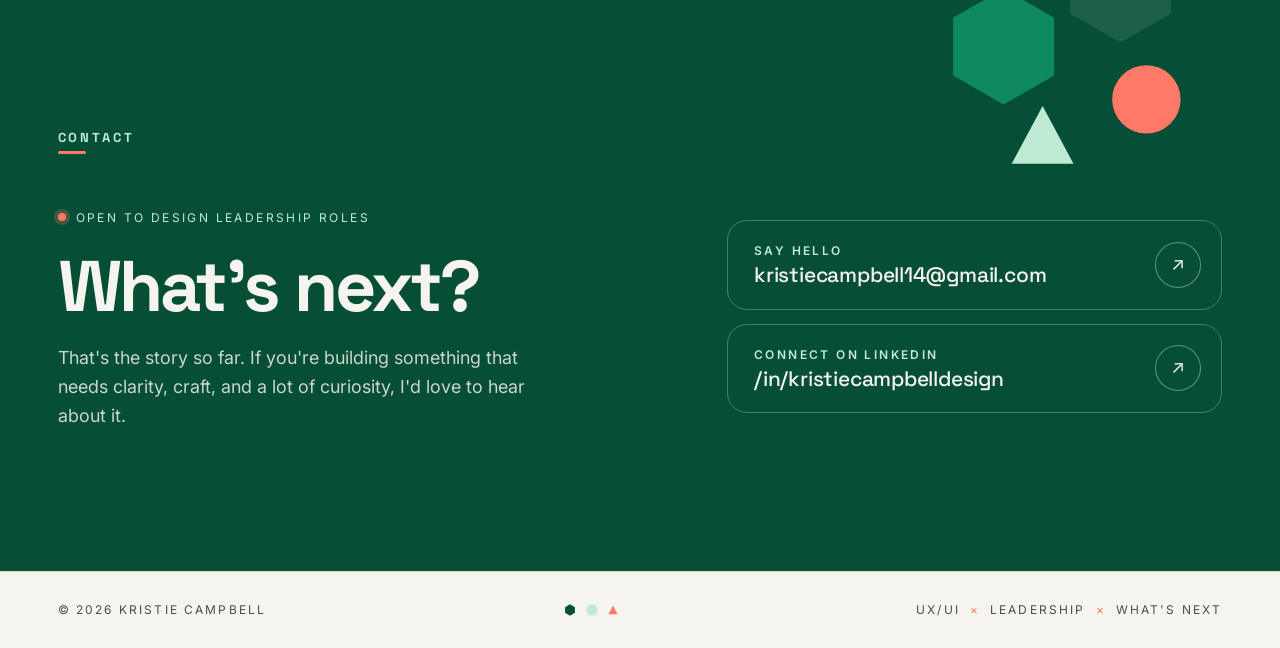
==== commit e18b00fe: "Fix the "curiosity" typo on the homepage and in the Contact copy Co-Authored-By: Claude Opus 5.5 <no" ====
--- a/index.html
+++ b/index.html
@@ -49,7 +49,7 @@
         <div class="hero-layer" data-hero>
           <p class="eyebrow">UX/UI <span>×</span> People <span>×</span> Systems <span>×</span> Impact</p>
           <h1 class="hero-title">Serious impact.<br /><em>Playful spirit.</em></h1>
-          <p class="hero-sub">Clarity, craft, and a<br />lot of curiousity.</p>
+          <p class="hero-sub">Clarity, craft, and a<br />lot of curiosity.</p>
 
           <div class="shape-cluster" aria-hidden="true">
             <svg class="shape shape--hex" data-depth="0.6" viewBox="0 0 100 100">
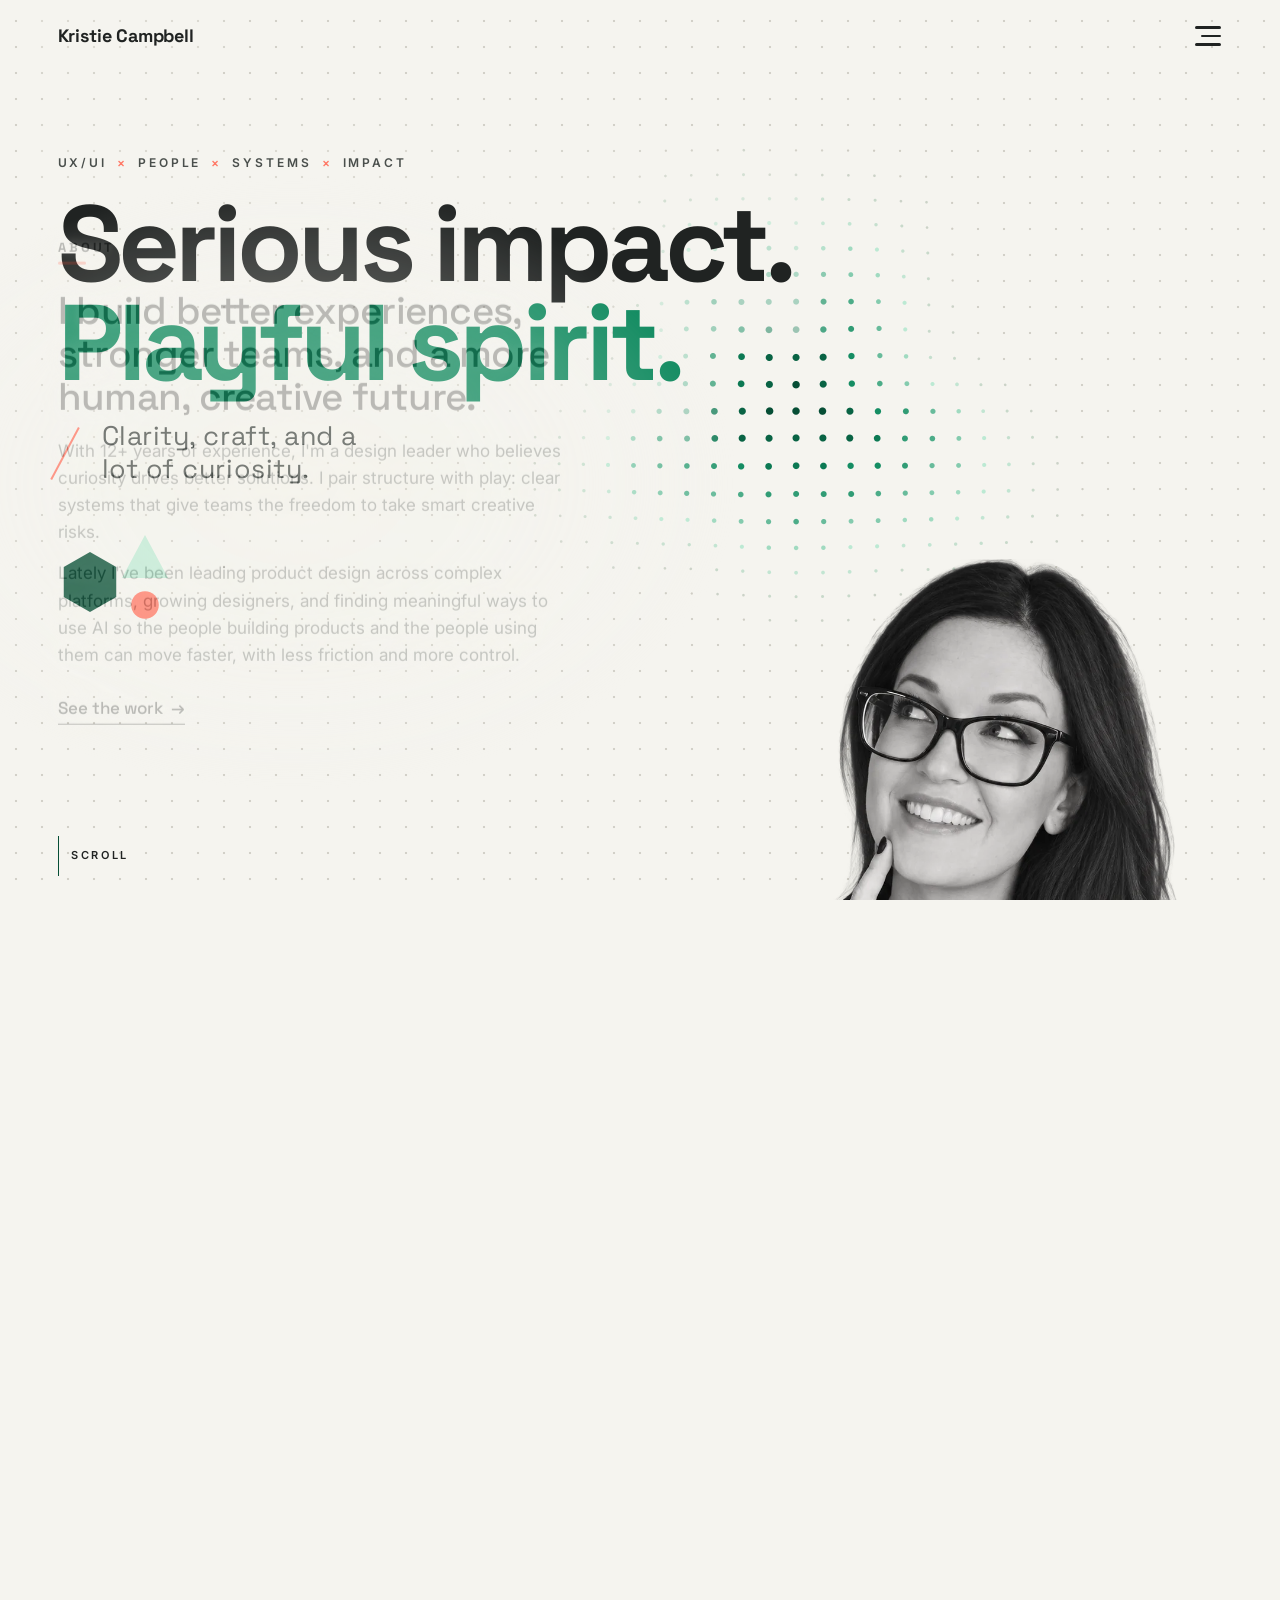
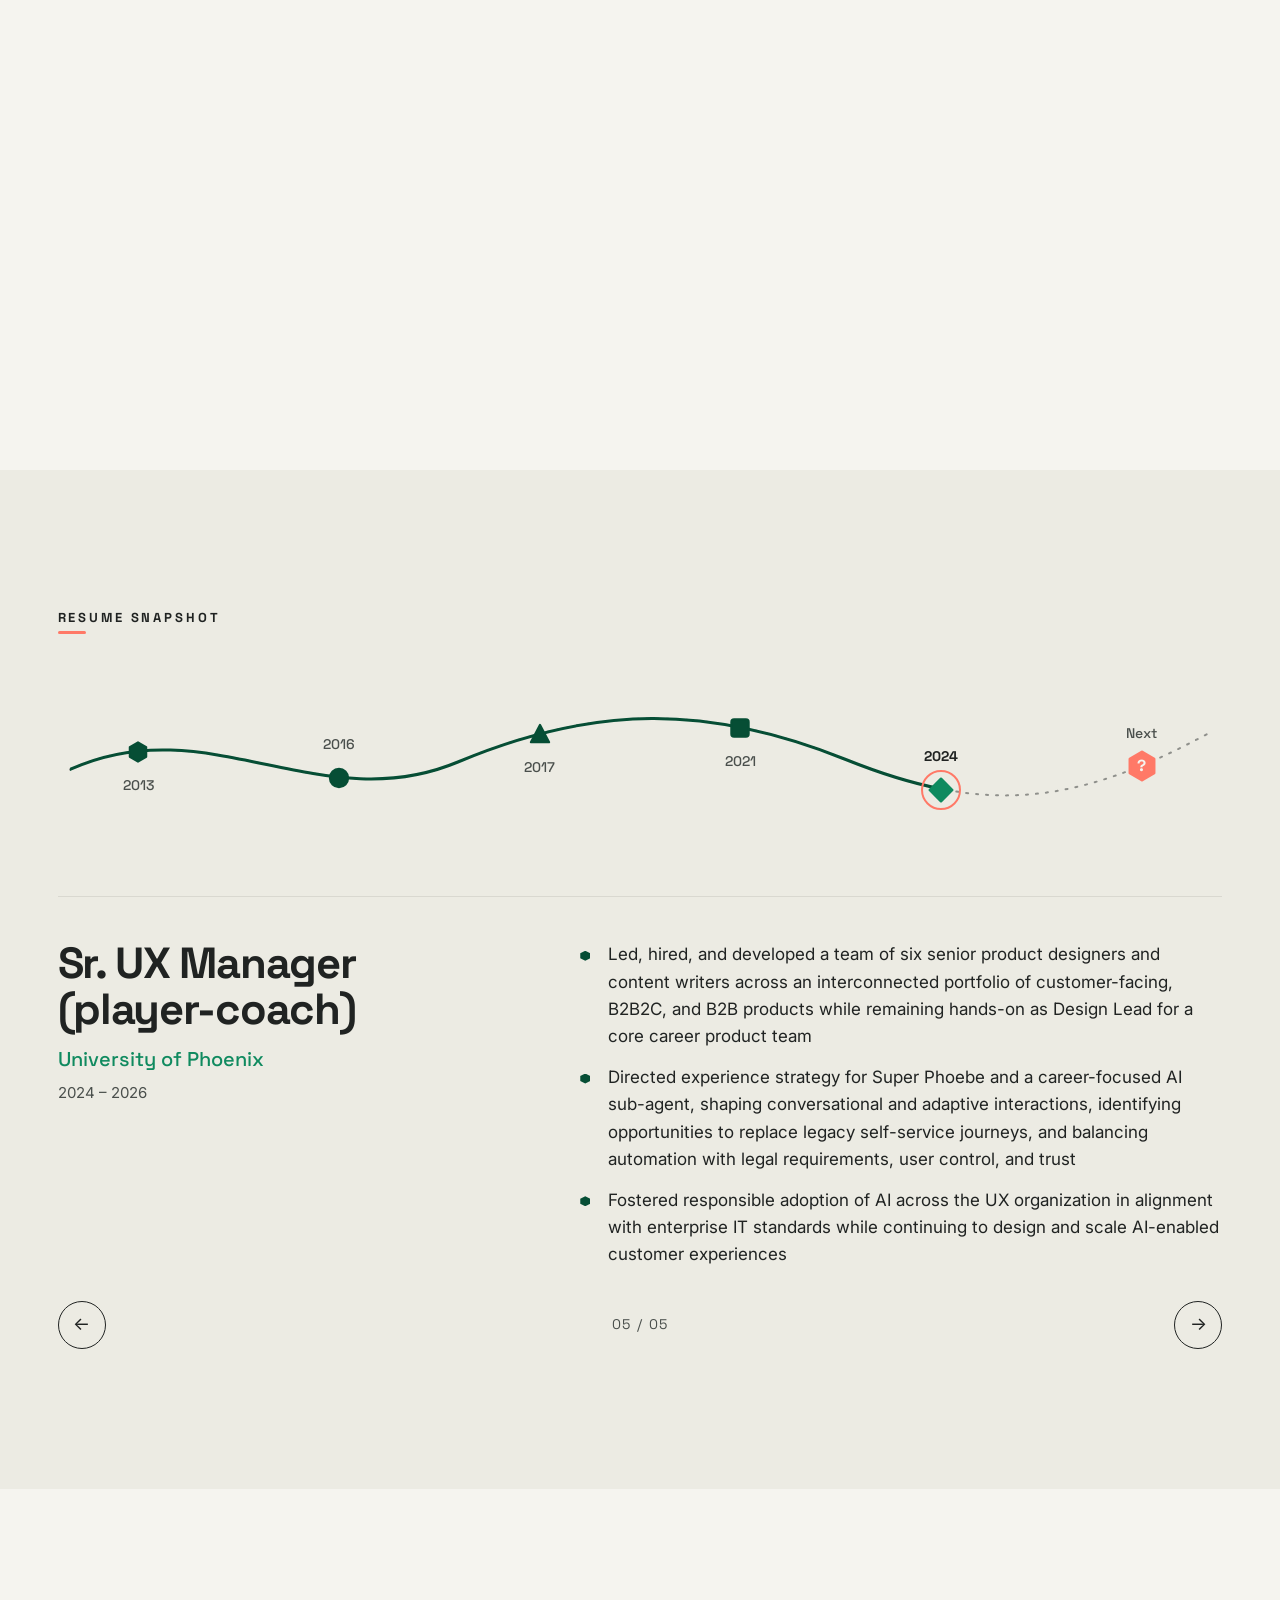
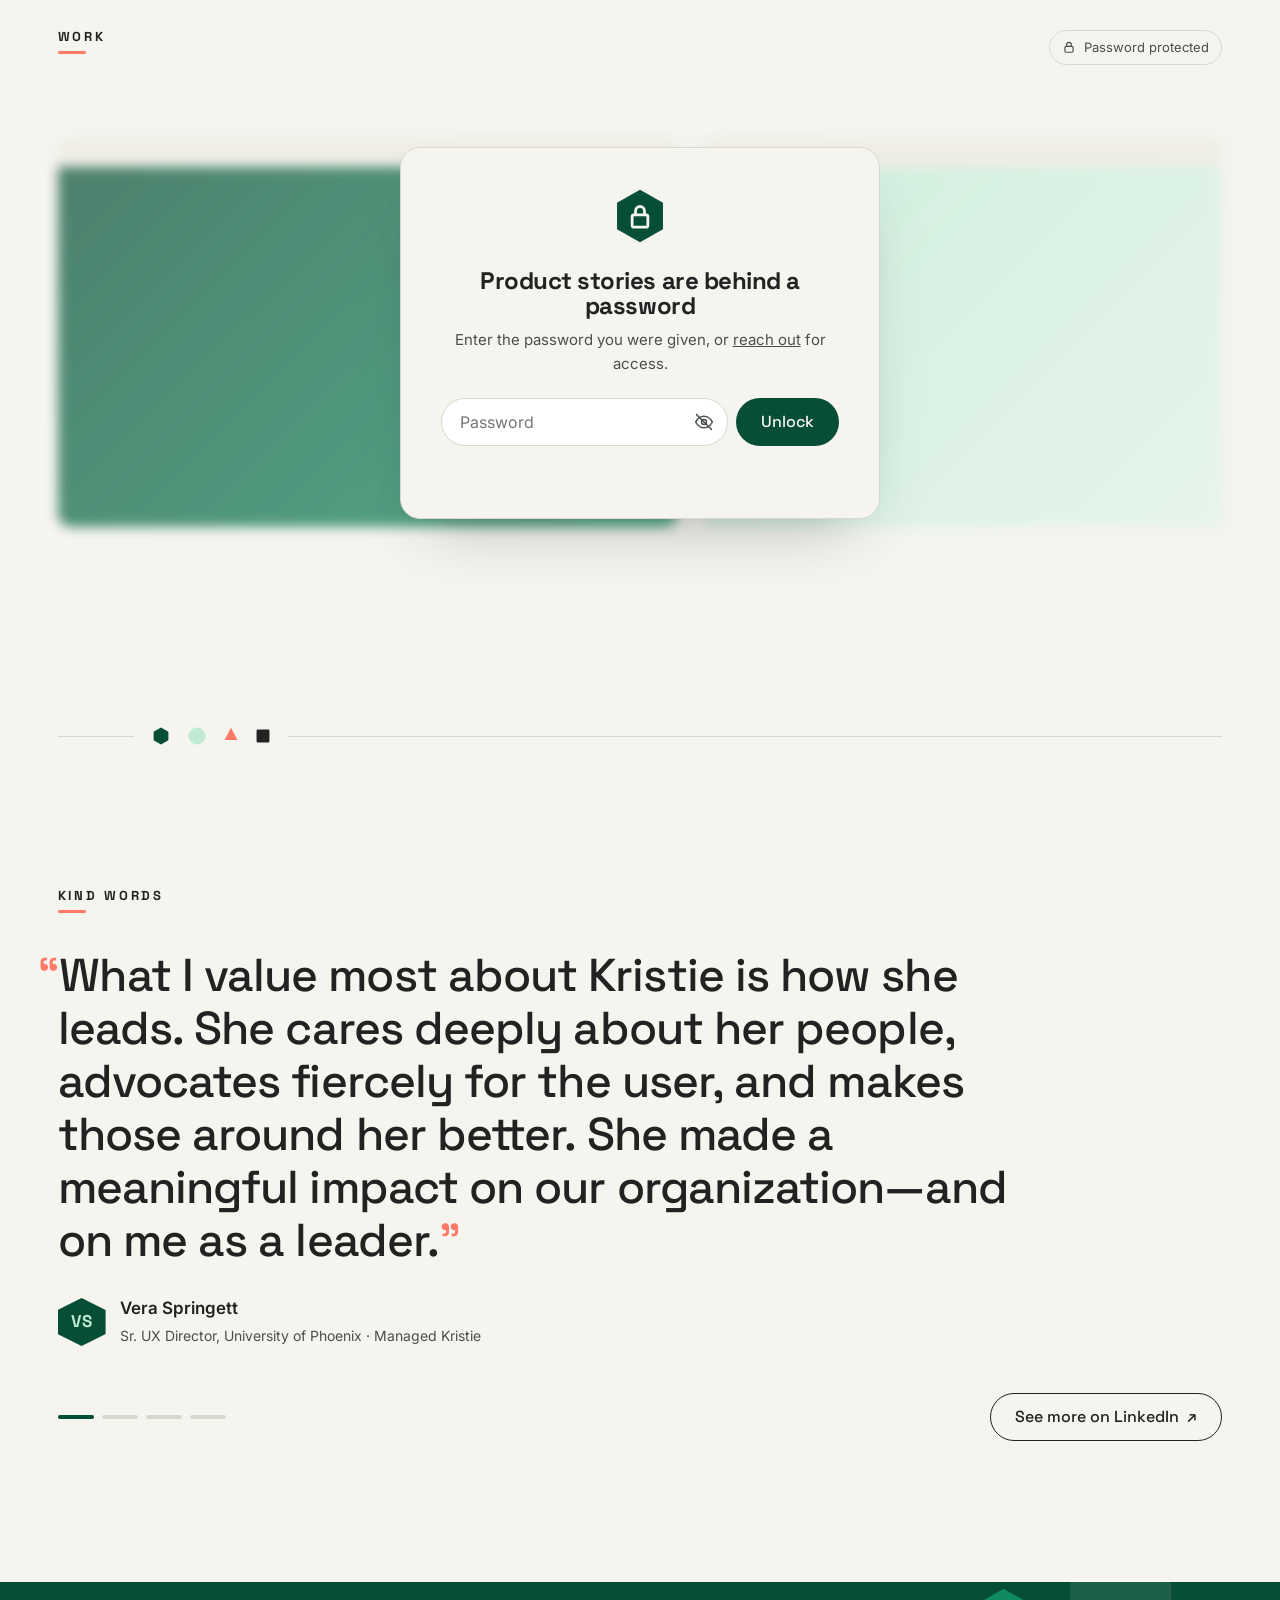
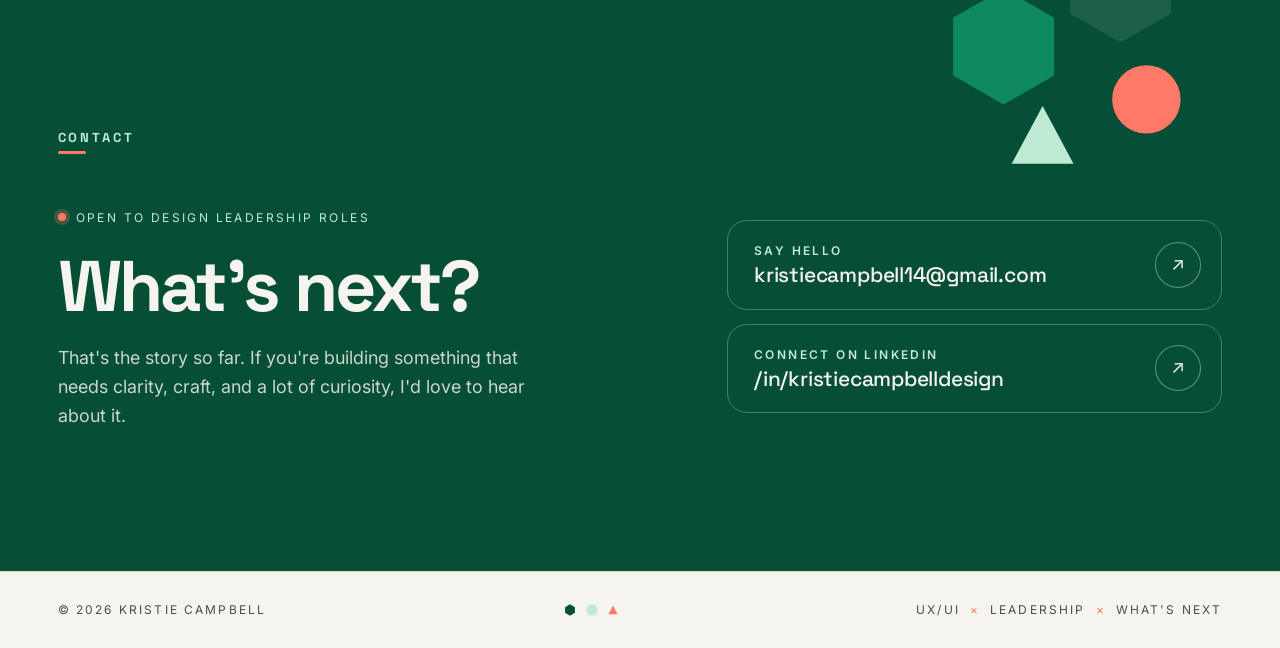
==== commit 95b686c4: "Rename the "Resume" nav link and heading to "Resume snapshot" The section is a condensed timeline of" ====
--- a/index.html
+++ b/index.html
@@ -33,7 +33,7 @@
   <nav class="menu" id="menu" aria-label="Main" data-menu hidden>
     <ol class="menu__list">
       <li><a href="#about">About</a></li>
-      <li><a href="#resume">Resume</a></li>
+      <li><a href="#resume">Resume snapshot</a></li>
       <li><a href="#work">Work</a></li>
       <li><a href="#kind-words">Kind words</a></li>
       <li><a href="#contact">Contact</a></li>
@@ -93,7 +93,7 @@
     <section class="section resume" id="resume">
       <div class="container">
         <div class="section-head">
-          <h2 class="section-label">Resume</h2>
+          <h2 class="section-label">Resume snapshot</h2>
         </div>
 
         <div class="timeline" data-timeline>
--- a/css/styles.css
+++ b/css/styles.css
@@ -592,6 +592,7 @@
   opacity: var(--about-o);
   transform: translateY(calc(-50% + var(--about-y)));
   visibility: visible;
+  will-change: transform, opacity;
 }
 
 .about-layer[data-hidden] {
@@ -656,7 +657,7 @@
   right: max(0px, calc((100% - var(--max)) / 2));
   height: min(92svh, 58vw);
   aspect-ratio: 1;
-  transform: translateY(calc((1 - var(--photo-t)) * 54%));
+  transform: translate3d(0, var(--photo-y, 54%), 0);
   will-change: transform;
 }
 
@@ -725,7 +726,7 @@
   .photo {
     height: min(62svh, 118vw);
     right: -16vw;
-    transform: translateY(calc((1 - var(--photo-t)) * 46%));
+    transform: translate3d(0, var(--photo-y, 46%), 0);
   }
 
   .about-layer {
@@ -993,10 +994,9 @@
   margin-top: -14px;
   scroll-padding-inline: max(var(--gutter), calc((100% - var(--max)) / 2 + var(--gutter)));
   cursor: grab;
-  /* explicit: this element's own scroll axis is horizontal, so tell the browser
-     not to hesitate handing off a touch drag to it (native overflow-x already
-     makes it swipable without this; it just removes first-touch gesture lag) */
-  touch-action: pan-x;
+  /* no touch-action here: pan-x would stop an up/down swipe that starts on a
+     card from scrolling the page. Left as auto, the browser sends sideways
+     swipes to the track and vertical ones to the page. */
 }
 
 .carousel__track::-webkit-scrollbar {
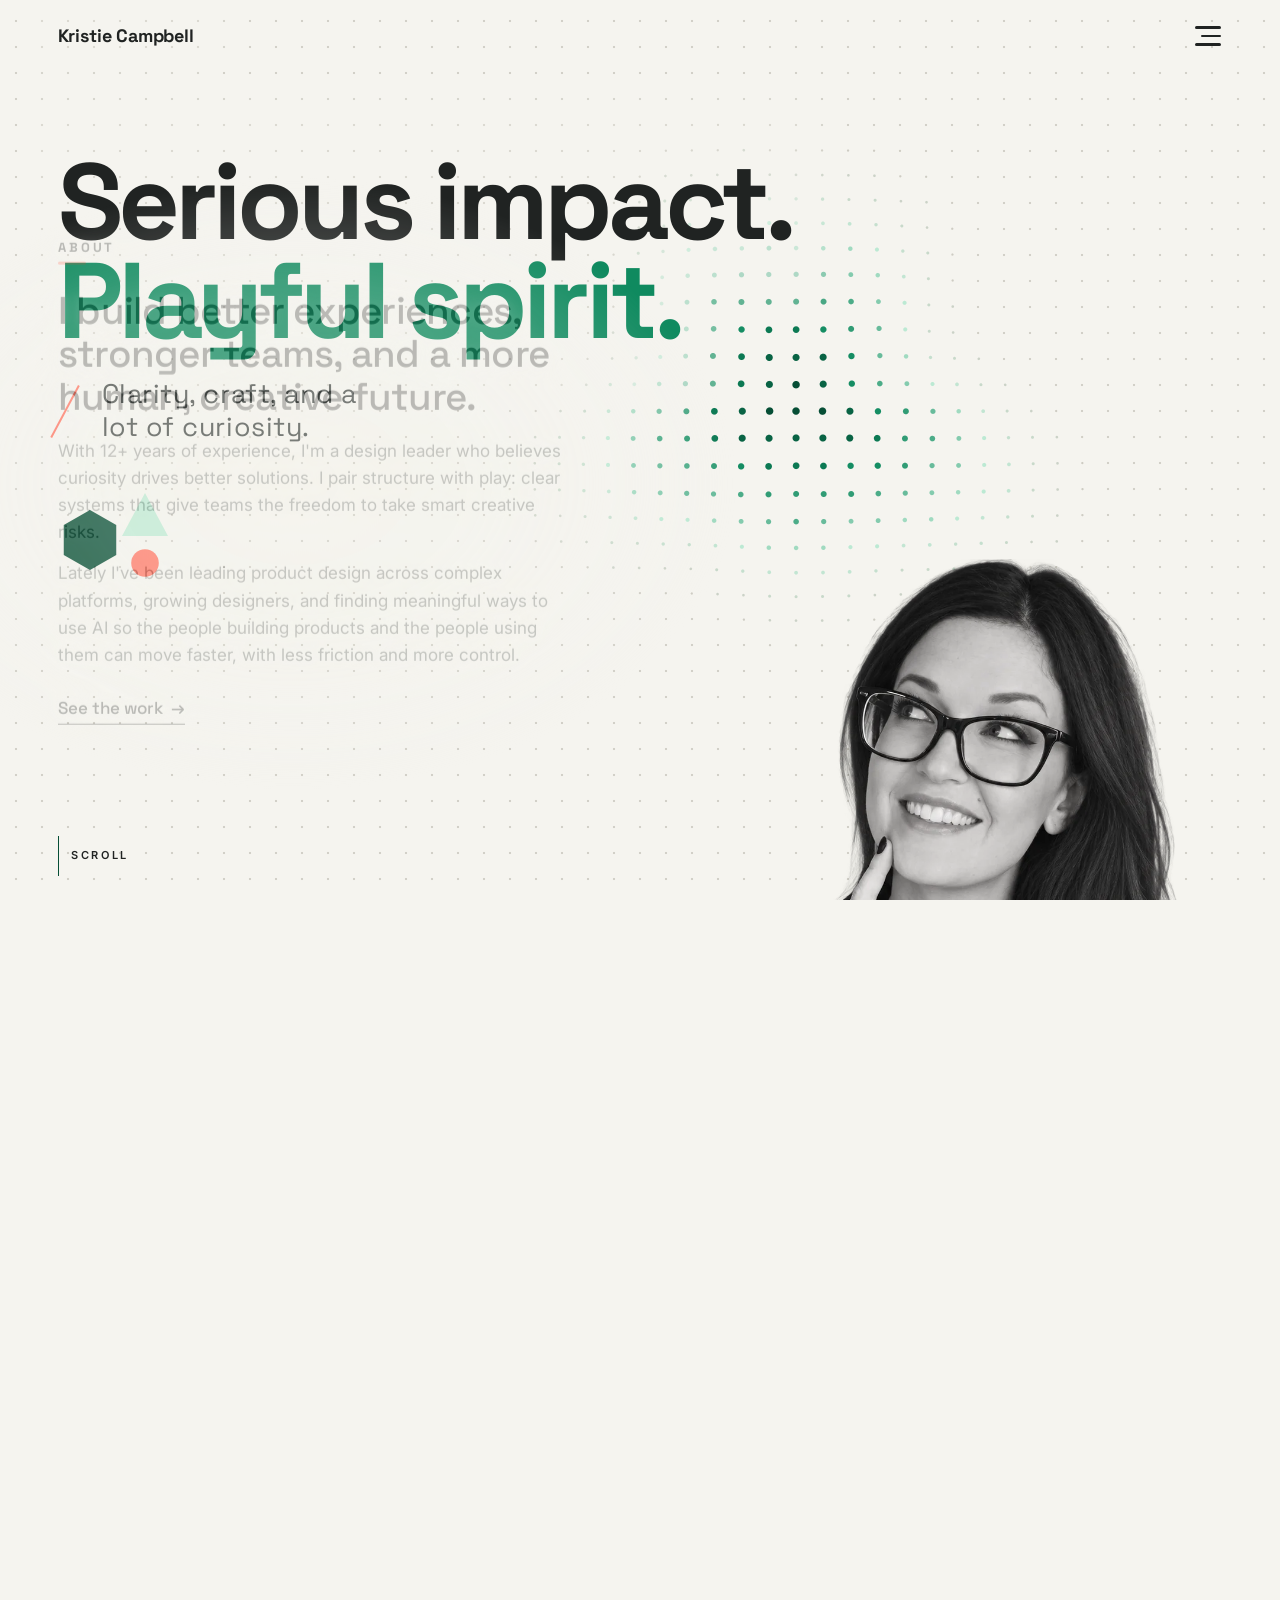
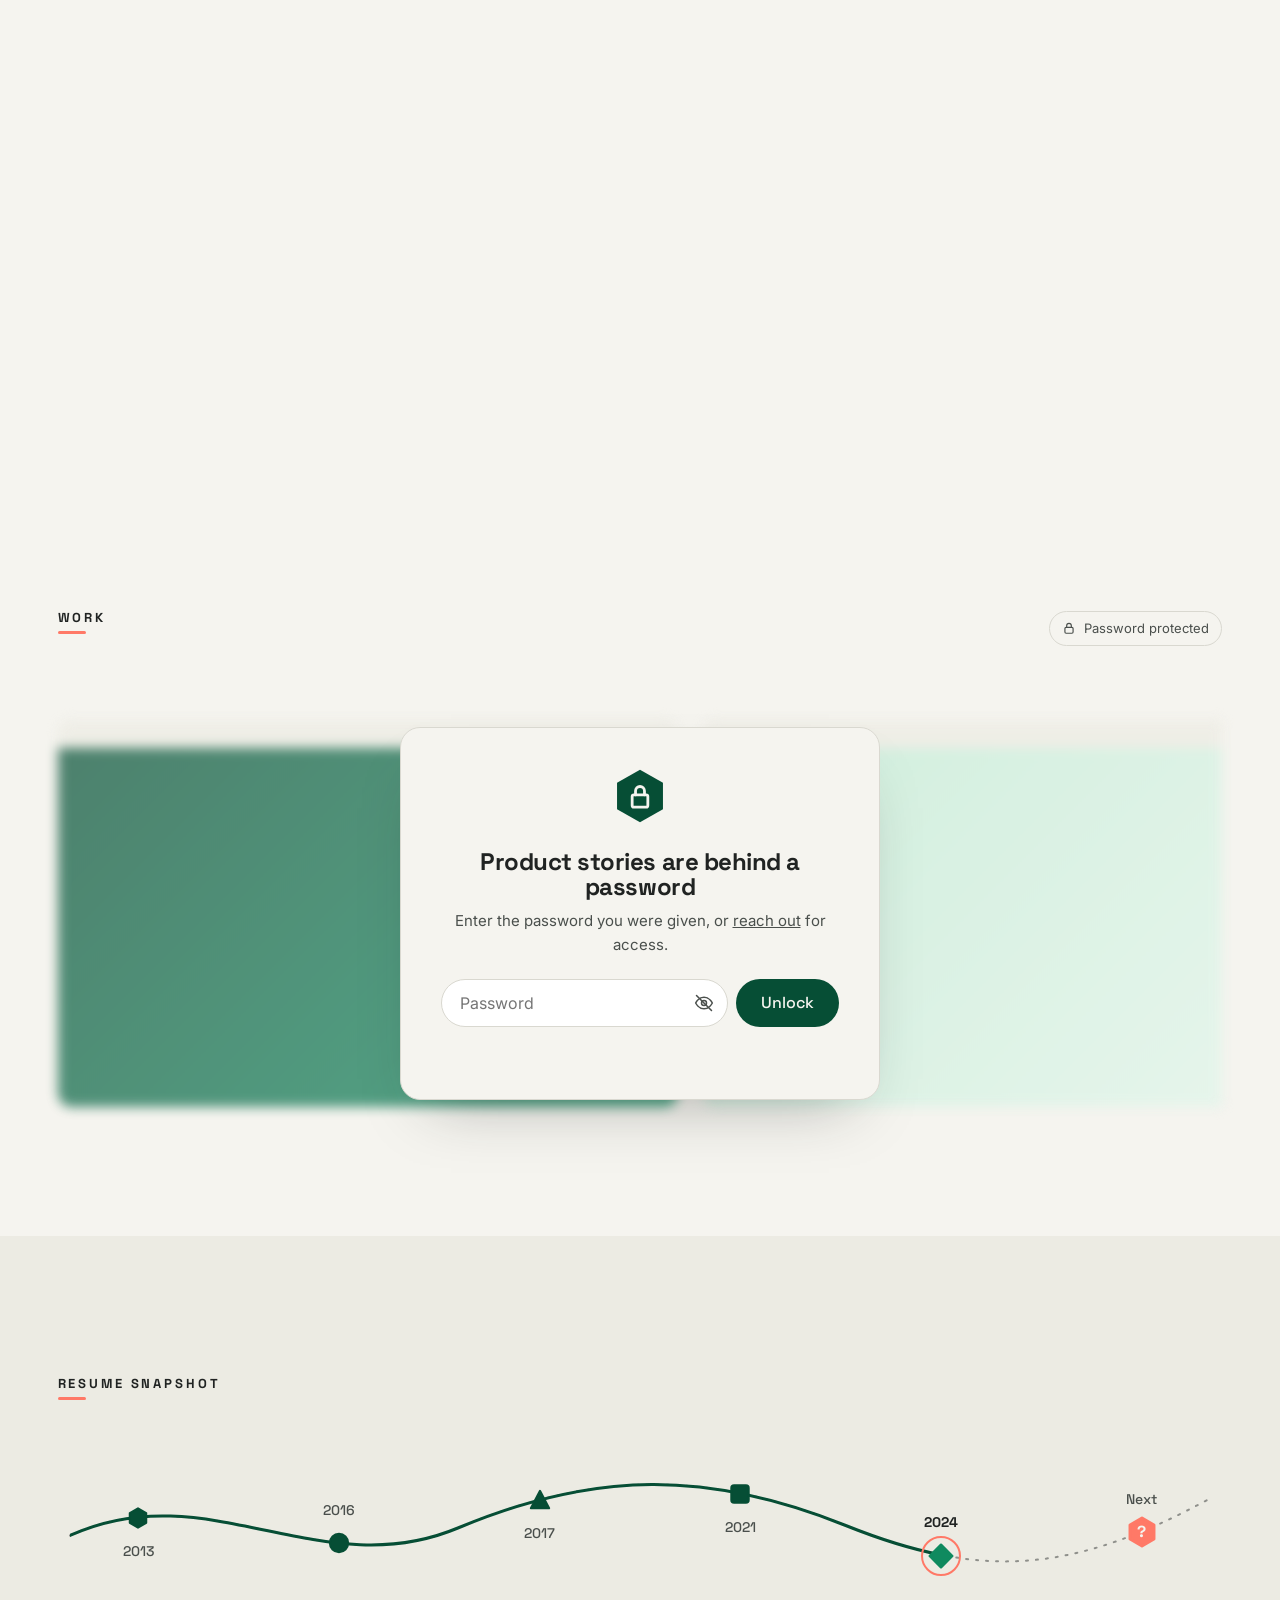
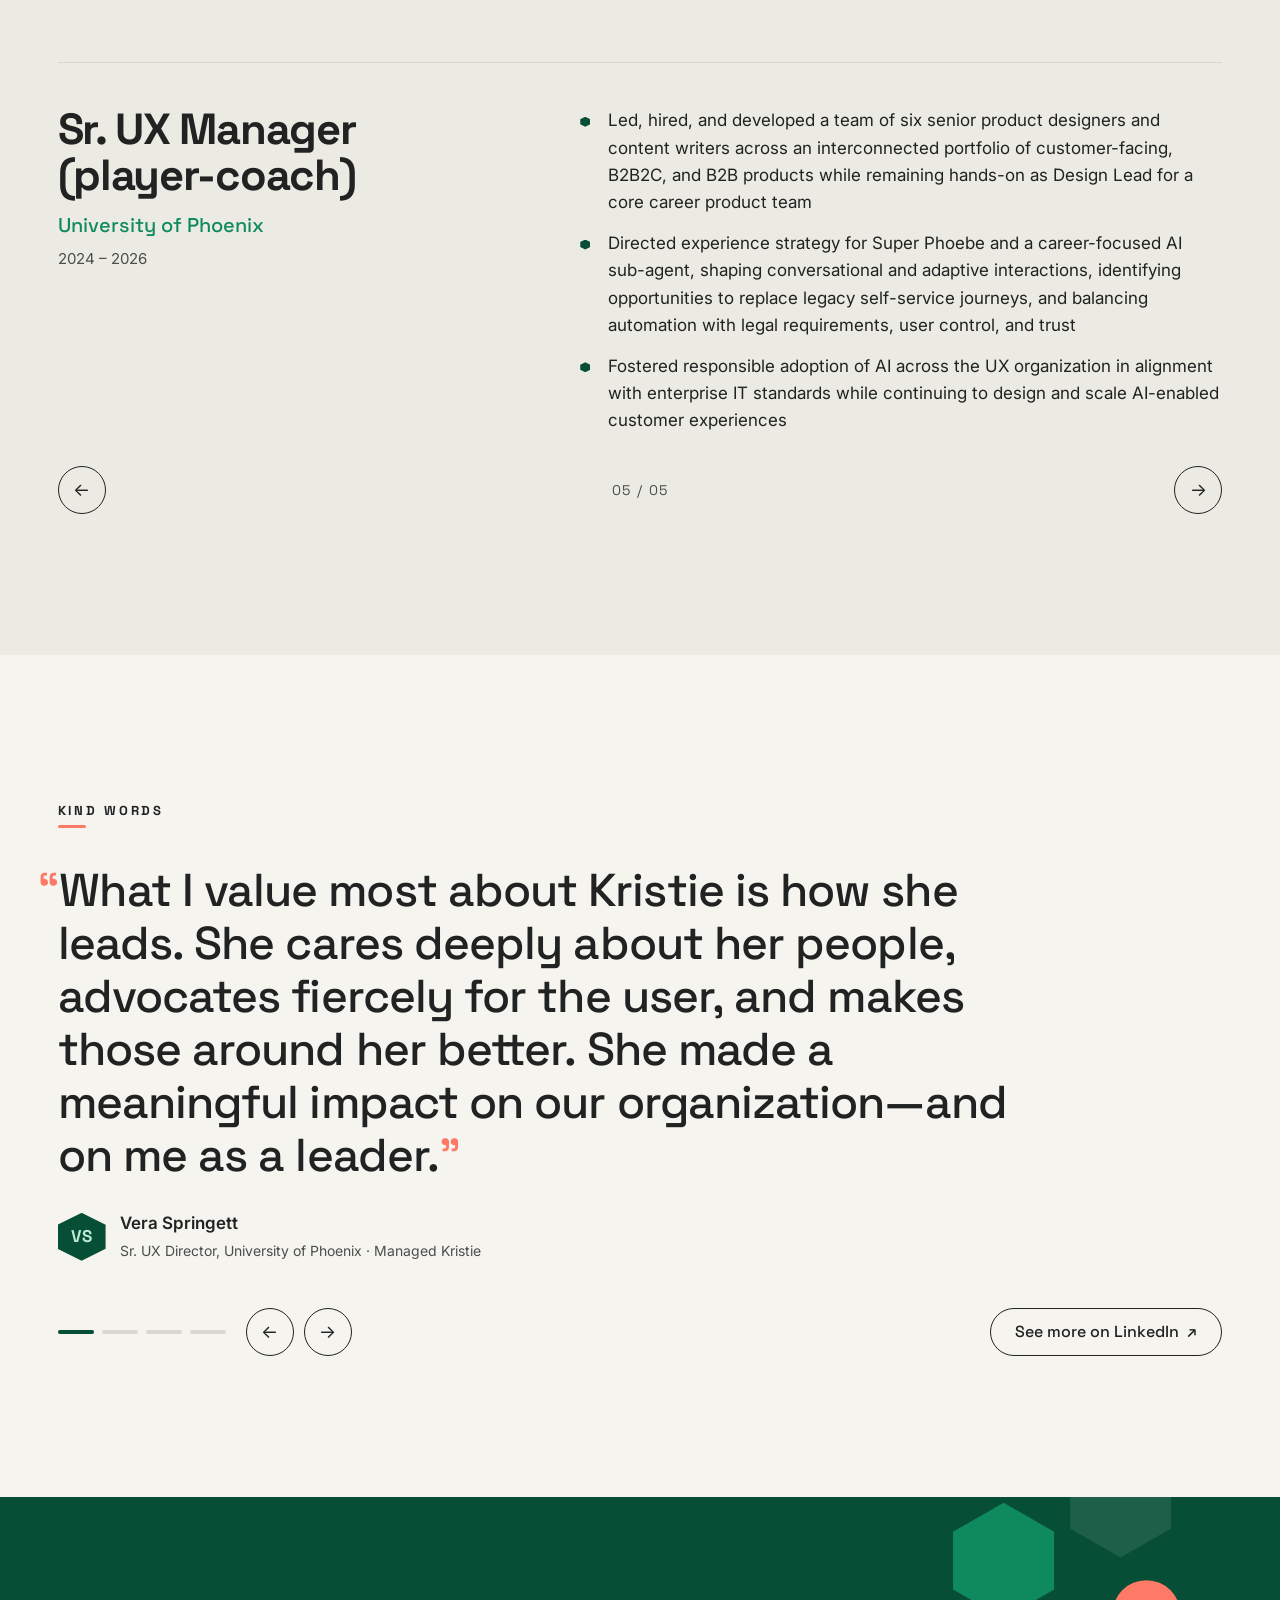
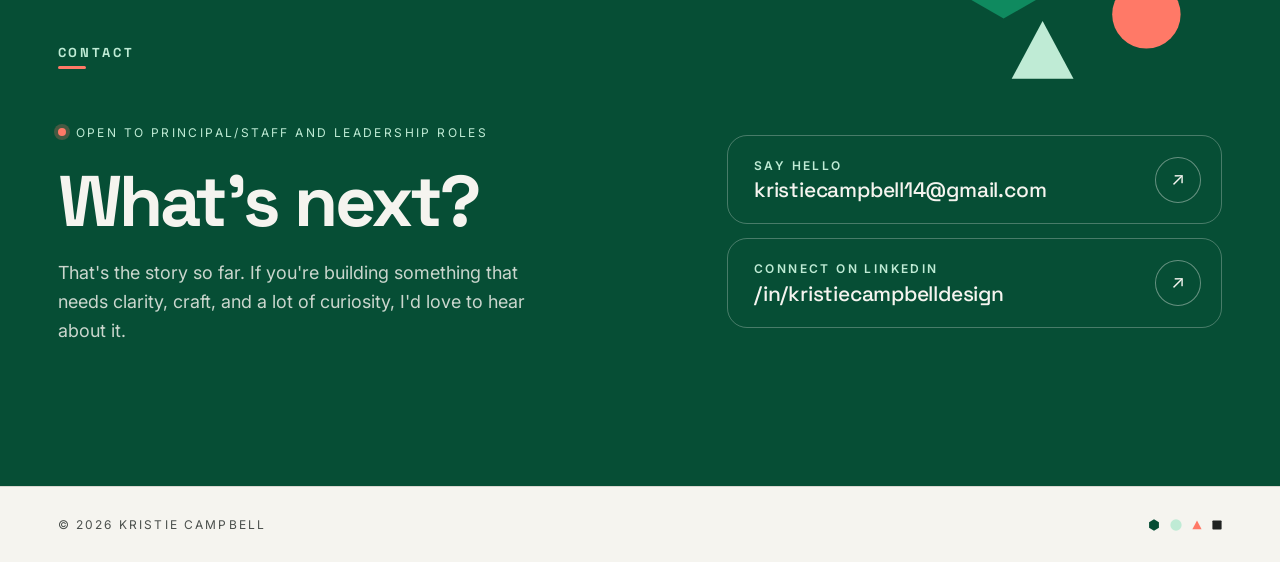
==== commit 47513842: "Homepage feedback pass: lead with Work, drop the tag lines, add quote arrows Changes from a round of" ====
--- a/index.html
+++ b/index.html
@@ -33,8 +33,8 @@
   <nav class="menu" id="menu" aria-label="Main" data-menu hidden>
     <ol class="menu__list">
       <li><a href="#about">About</a></li>
+      <li><a href="#work">Work</a></li>
       <li><a href="#resume">Resume snapshot</a></li>
-      <li><a href="#work">Work</a></li>
       <li><a href="#kind-words">Kind words</a></li>
       <li><a href="#contact">Contact</a></li>
     </ol>
@@ -47,7 +47,6 @@
         <canvas class="field" data-field aria-hidden="true"></canvas>
 
         <div class="hero-layer" data-hero>
-          <p class="eyebrow">UX/UI <span>×</span> People <span>×</span> Systems <span>×</span> Impact</p>
           <h1 class="hero-title">Serious impact.<br /><em>Playful spirit.</em></h1>
           <p class="hero-sub">Clarity, craft, and a<br />lot of curiosity.</p>
 
@@ -86,38 +85,6 @@
         </div>
 
         <div class="scroll-cue" data-cue aria-hidden="true"><span></span>Scroll</div>
-      </div>
-    </section>
-
-    <!-- ============ RESUME ============ -->
-    <section class="section resume" id="resume">
-      <div class="container">
-        <div class="section-head">
-          <h2 class="section-label">Resume snapshot</h2>
-        </div>
-
-        <div class="timeline" data-timeline>
-          <svg class="timeline__line" viewBox="0 0 1000 120" preserveAspectRatio="none" aria-hidden="true">
-            <defs>
-              <clipPath id="tl-clip">
-                <rect data-tl-clip x="0" y="0" width="0" height="120" />
-              </clipPath>
-            </defs>
-            <path class="timeline__base" data-tl-path
-              d="M0,70 C120,20 220,110 340,64 S560,18 680,62 S880,100 1000,40" />
-            <path class="timeline__progress" clip-path="url(#tl-clip)"
-              d="M0,70 C120,20 220,110 340,64 S560,18 680,62 S880,100 1000,40" />
-          </svg>
-          <div class="timeline__points" role="tablist" aria-label="Career timeline" data-tl-points></div>
-        </div>
-
-        <div class="timeline__detail" role="tabpanel" data-tl-panel aria-live="polite"></div>
-
-        <div class="timeline__nav">
-          <button class="round-btn" data-tl-prev aria-label="Previous role">←</button>
-          <span class="timeline__count" data-tl-count></span>
-          <button class="round-btn" data-tl-next aria-label="Next role">→</button>
-        </div>
       </div>
     </section>
 
@@ -183,22 +150,37 @@
       </div>
     </section>
 
-    <div class="container">
-      <div class="shape-rule reveal" aria-hidden="true">
-        <svg viewBox="0 0 100 100">
-          <polygon points="50,3 91,26.5 91,73.5 50,97 9,73.5 9,26.5" />
-        </svg>
-        <svg viewBox="0 0 100 100">
-          <circle cx="50" cy="50" r="47" />
-        </svg>
-        <svg viewBox="0 0 100 100">
-          <polygon points="50,6 96,92 4,92" />
-        </svg>
-        <svg viewBox="0 0 100 100">
-          <rect x="4" y="4" width="92" height="92" rx="8" />
-        </svg>
-      </div>
-    </div>
+    <!-- ============ RESUME ============ -->
+    <section class="section resume" id="resume">
+      <div class="container">
+        <div class="section-head">
+          <h2 class="section-label">Resume snapshot</h2>
+        </div>
+
+        <div class="timeline" data-timeline>
+          <svg class="timeline__line" viewBox="0 0 1000 120" preserveAspectRatio="none" aria-hidden="true">
+            <defs>
+              <clipPath id="tl-clip">
+                <rect data-tl-clip x="0" y="0" width="0" height="120" />
+              </clipPath>
+            </defs>
+            <path class="timeline__base" data-tl-path
+              d="M0,70 C120,20 220,110 340,64 S560,18 680,62 S880,100 1000,40" />
+            <path class="timeline__progress" clip-path="url(#tl-clip)"
+              d="M0,70 C120,20 220,110 340,64 S560,18 680,62 S880,100 1000,40" />
+          </svg>
+          <div class="timeline__points" role="tablist" aria-label="Career timeline" data-tl-points></div>
+        </div>
+
+        <div class="timeline__detail" role="tabpanel" data-tl-panel aria-live="polite"></div>
+
+        <div class="timeline__nav">
+          <button class="round-btn" data-tl-prev aria-label="Previous role">←</button>
+          <span class="timeline__count" data-tl-count></span>
+          <button class="round-btn" data-tl-next aria-label="Next role">→</button>
+        </div>
+      </div>
+    </section>
 
     <!-- ============ LINKEDIN RECOMMENDATIONS ============ -->
     <section class="section kind-words" id="kind-words">
@@ -206,7 +188,13 @@
         <h2 class="section-label">Kind words</h2>
         <div class="quotes" data-quotes aria-live="polite"></div>
         <div class="quotes__footer">
-          <div class="quotes__dots" data-quote-dots></div>
+          <div class="quotes__nav">
+            <div class="quotes__dots" data-quote-dots></div>
+            <div class="quotes__arrows" data-quote-arrows>
+              <button class="round-btn" data-quote-prev aria-label="Previous recommendation">←</button>
+              <button class="round-btn" data-quote-next aria-label="Next recommendation">→</button>
+            </div>
+          </div>
           <a class="btn btn--ghost" data-linkedin href="#" target="_blank" rel="noopener">See more on LinkedIn <span
               aria-hidden="true">↗</span></a>
         </div>
@@ -256,8 +244,10 @@
         <svg viewBox="0 0 100 100">
           <polygon points="50,6 96,92 4,92" />
         </svg>
+        <svg viewBox="0 0 100 100">
+          <rect x="4" y="4" width="92" height="92" rx="8" />
+        </svg>
       </span>
-      <span>UX/UI <i>×</i> Leadership <i>×</i> What's next</span>
     </div>
   </footer>
 
--- a/css/styles.css
+++ b/css/styles.css
@@ -1628,6 +1628,11 @@
 
 /* =====================================================================
    SHAPE RULE (section divider built from the brand shape language)
+
+   Currently unused. It ran between the resume snapshot and kind words until
+   the resume band's own background proved to be separation enough, so as a
+   divider it read as decoration. Kept because the shape row itself is worth
+   reusing somewhere it earns its place — don't delete it as dead CSS.
    ===================================================================== */
 .shape-rule {
   display: flex;
@@ -1687,7 +1692,10 @@
    KIND WORDS
    ===================================================================== */
 .kind-words {
-  padding-top: clamp(40px, 5vw, 64px);
+  /* Full section padding. While the shape rule sat above this section it
+     carried the space itself, and this was trimmed to clamp(40px, 5vw, 64px);
+     put that back if the rule ever returns here. */
+  padding-top: clamp(80px, 11vw, 160px);
 }
 
 .quotes {
@@ -1775,6 +1783,21 @@
   gap: 16px;
   margin-top: 44px;
   flex-wrap: wrap;
+}
+
+/* Bars and arrows travel together on the left, the LinkedIn link holds the
+   right — the same split the work carousel's controls use. Either control
+   drives the same showQuote(), so they stay in step. */
+.quotes__nav {
+  display: flex;
+  align-items: center;
+  gap: 20px;
+  flex-wrap: wrap;
+}
+
+.quotes__arrows {
+  display: flex;
+  gap: 10px;
 }
 
 /* The bar is the <i>. The button around it is padded out to a 44px-tall
@@ -2049,12 +2072,6 @@
   color: var(--ink-soft);
 }
 
-.footer__base i {
-  font-style: normal;
-  color: var(--coral);
-  margin-inline: .4em;
-}
-
 .footer__marks {
   display: flex;
   align-items: center;
@@ -2076,6 +2093,12 @@
 
 .footer__marks svg:nth-child(3) {
   fill: var(--coral);
+  width: 10px;
+  height: 10px;
+}
+
+.footer__marks svg:nth-child(4) {
+  fill: var(--charcoal);
   width: 10px;
   height: 10px;
 }
@@ -2230,6 +2253,15 @@
 
 .plate__shot {
   display: block;
+}
+
+/* device mockups that carry their own frame: no plate, sits on the page background */
+.plate--bare {
+  background: none;
+  border: 0;
+  border-radius: 0;
+  box-shadow: none;
+  overflow: visible;
 }
 
 .plate__shot img {
@@ -2824,6 +2856,65 @@
   margin: 0;
 }
 
+/* carousel: one row of cards that scrolls sideways, snapping card by card */
+.carousel {
+  position: relative;
+}
+
+.carousel__nav {
+  display: flex;
+  justify-content: flex-end;
+  gap: 8px;
+  margin-top: clamp(24px, 3.5vw, 40px);
+}
+
+.carousel__btn {
+  width: 44px;
+  height: 44px;
+  border-radius: 50%;
+  border: 1px solid var(--line);
+  background: var(--paper-2);
+  color: var(--charcoal);
+  font-size: 18px;
+  cursor: pointer;
+  transition: background .2s, color .2s, opacity .2s;
+}
+
+.carousel__btn:hover:not(:disabled) {
+  background: var(--charcoal);
+  color: var(--paper-2);
+}
+
+.carousel__btn:disabled {
+  opacity: .35;
+  cursor: default;
+}
+
+.gallery--carousel {
+  display: grid;
+  grid-auto-flow: column;
+  grid-auto-columns: 46%;
+  overflow-x: auto;
+  scroll-snap-type: x mandatory;
+  scrollbar-width: none;
+  margin-top: 16px;
+  padding-bottom: 4px;
+}
+
+.gallery--carousel::-webkit-scrollbar {
+  display: none;
+}
+
+.gallery--carousel .gallery__item {
+  scroll-snap-align: start;
+}
+
+@media (max-width: 719px) {
+  .gallery--carousel {
+    grid-auto-columns: 86%;
+  }
+}
+
 .gallery__item .story-caption {
   font-size: 13px;
   margin-top: 12px;
@@ -2855,21 +2946,6 @@
   border: 1px solid var(--line);
 }
 
-/* a gentle stagger so three cards don't read as a table */
-@media (min-width: 900px) {
-  .decision:nth-child(2) {
-    transform: translateY(28px);
-  }
-
-  .decision:nth-child(3) {
-    transform: translateY(56px);
-  }
-
-  .story-cards {
-    padding-bottom: 56px;
-  }
-}
-
 .decision__num {
   display: block;
   font-family: var(--font-display);
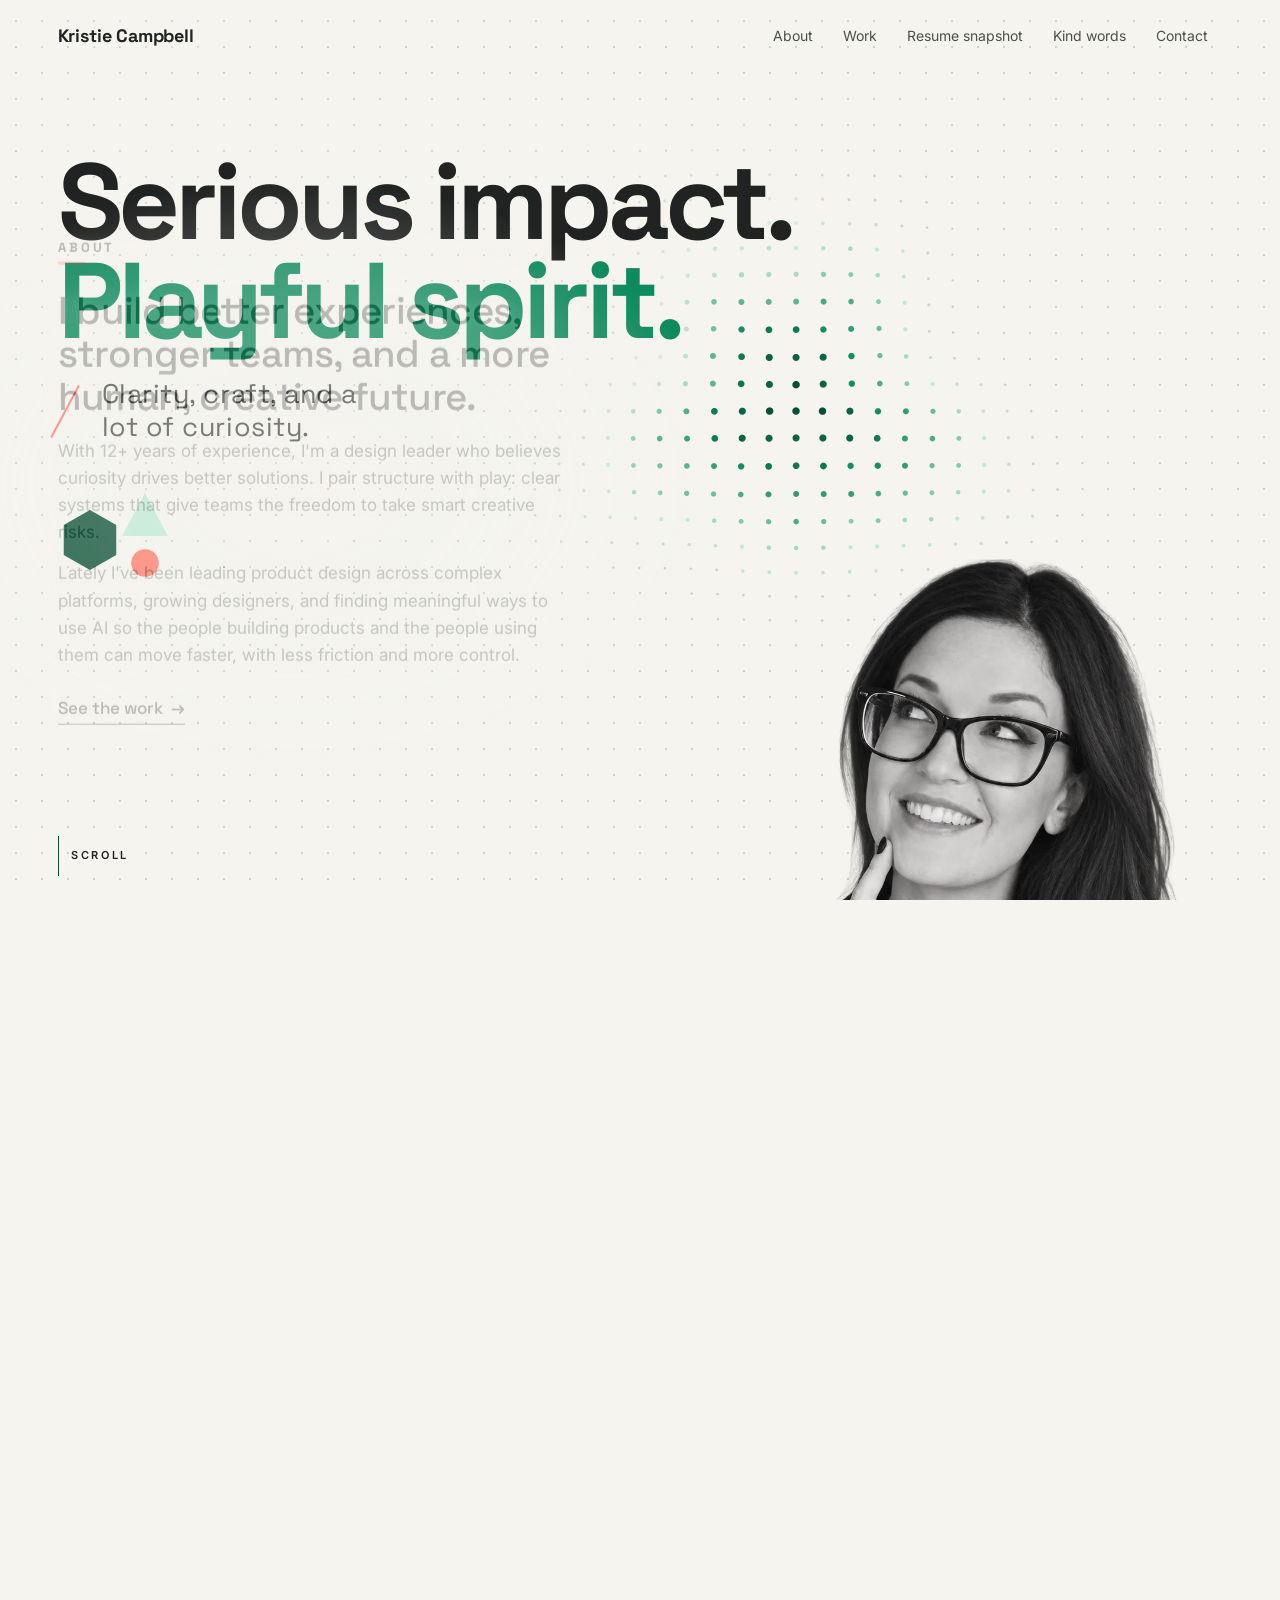
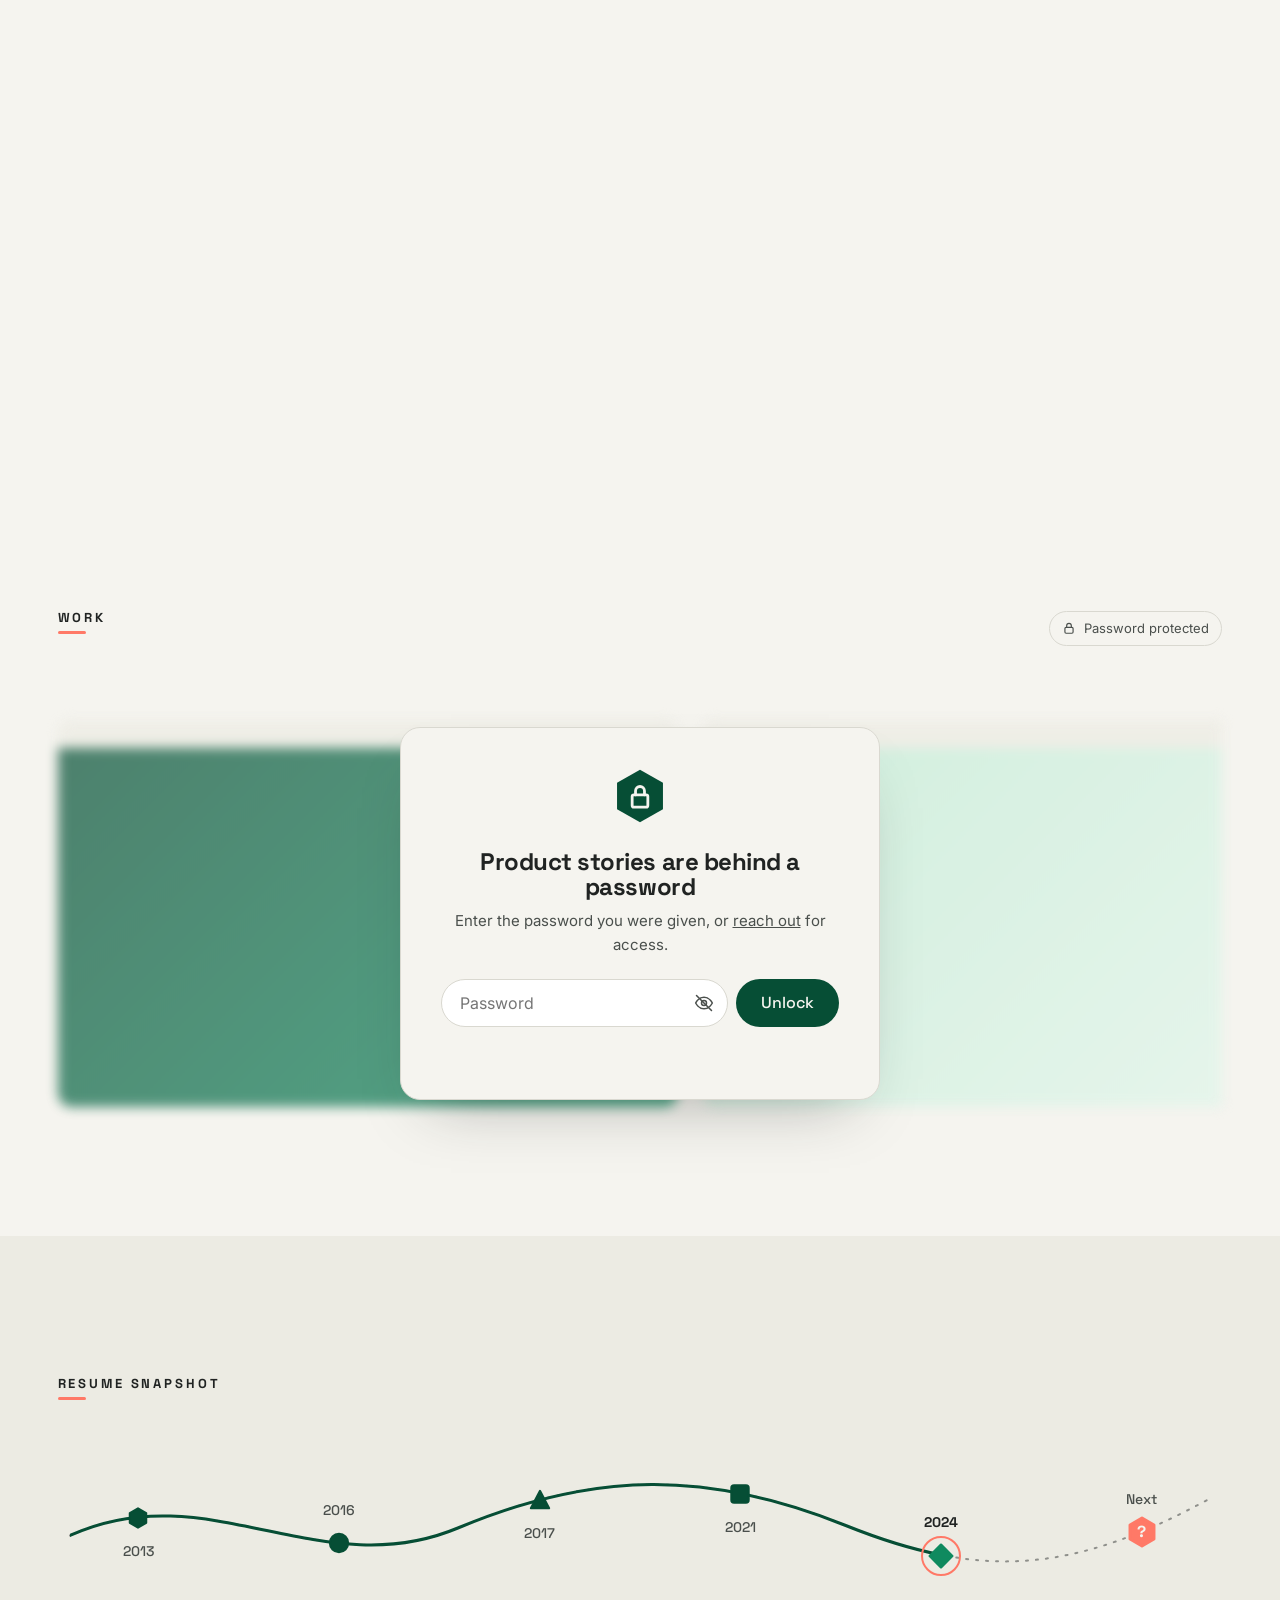
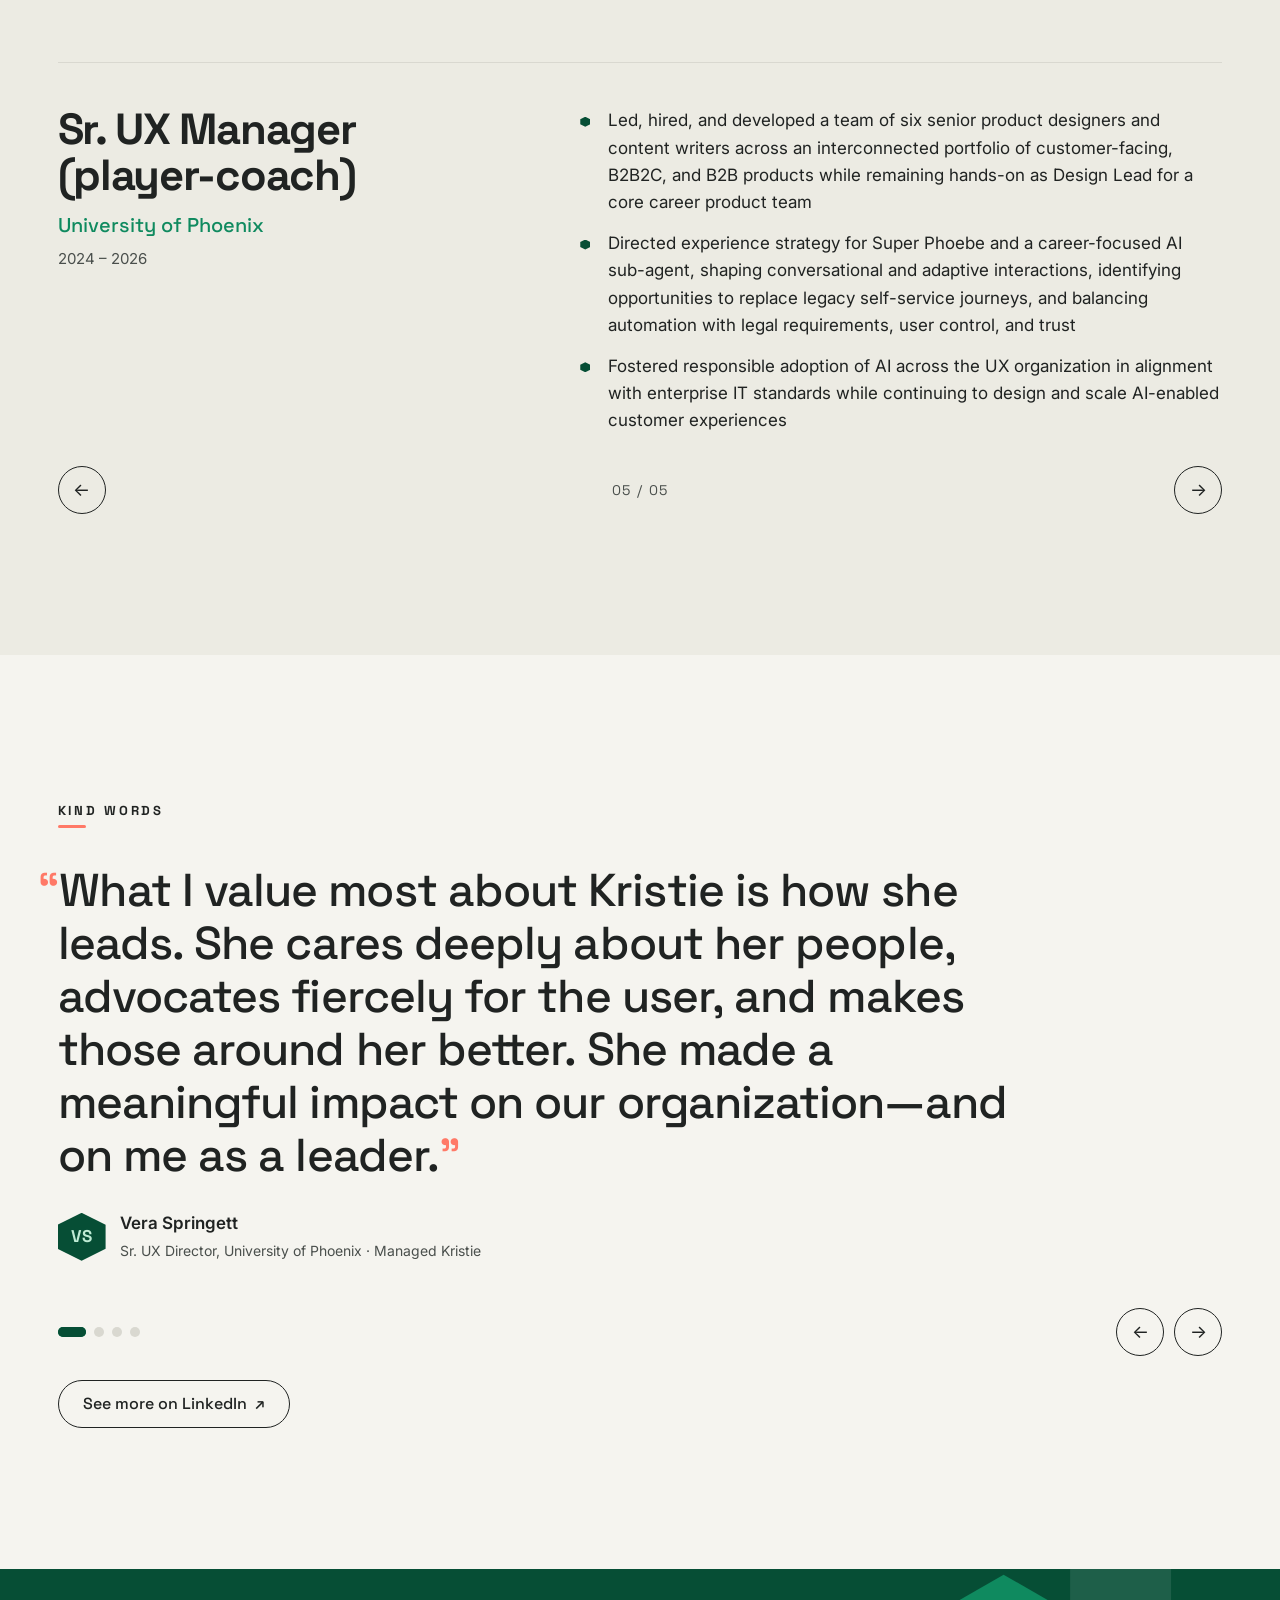
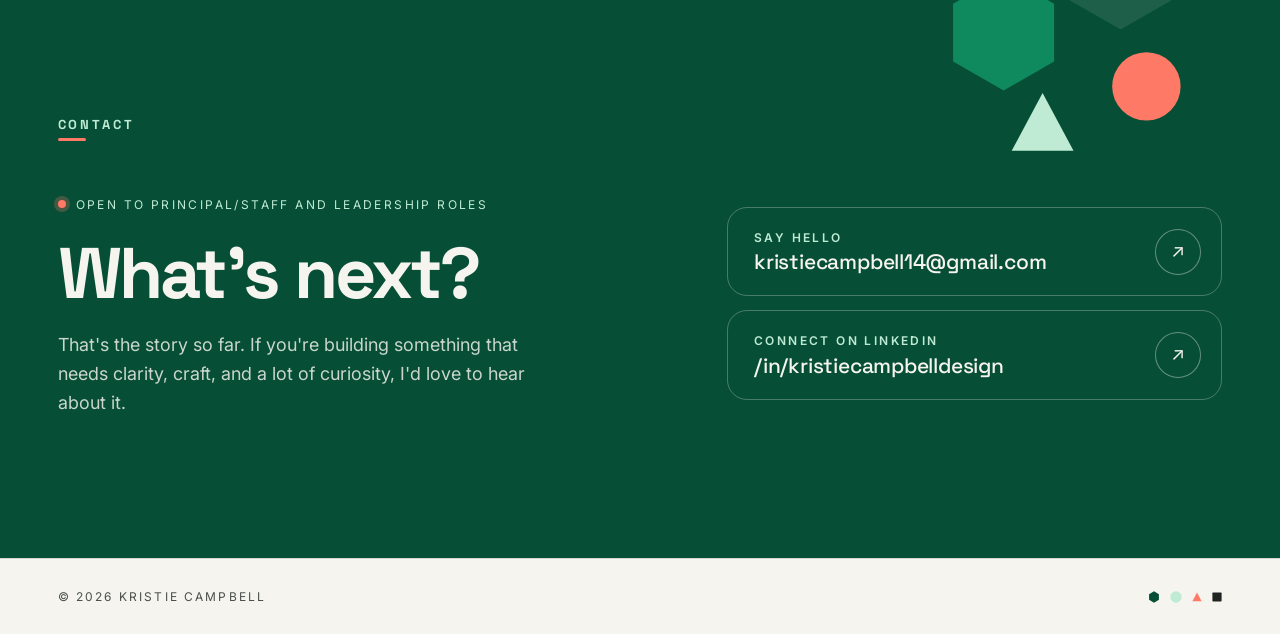
==== commit 5943e361: "Put the section nav in the header and match the carousel controls Navigation - Above 900px the secti" ====
--- a/index.html
+++ b/index.html
@@ -24,6 +24,15 @@
   <!-- ============ HEADER + MENU ============ -->
   <header class="site-header" data-header>
     <a class="wordmark" href="#top">Kristie Campbell</a>
+    <nav class="nav-inline" aria-label="Sections" data-nav-inline>
+      <ul>
+        <li><a href="#about">About</a></li>
+        <li><a href="#work">Work</a></li>
+        <li><a href="#resume">Resume snapshot</a></li>
+        <li><a href="#kind-words">Kind words</a></li>
+        <li><a href="#contact">Contact</a></li>
+      </ul>
+    </nav>
     <button class="menu-toggle" aria-expanded="false" aria-controls="menu" data-menu-toggle>
       <span class="sr-only">Menu</span>
       <span class="menu-toggle__lines" aria-hidden="true"><i></i><i></i><i></i></span>
@@ -188,7 +197,7 @@
         <h2 class="section-label">Kind words</h2>
         <div class="quotes" data-quotes aria-live="polite"></div>
         <div class="quotes__footer">
-          <div class="quotes__nav">
+          <div class="quotes__controls">
             <div class="quotes__dots" data-quote-dots></div>
             <div class="quotes__arrows" data-quote-arrows>
               <button class="round-btn" data-quote-prev aria-label="Previous recommendation">←</button>
--- a/css/styles.css
+++ b/css/styles.css
@@ -34,6 +34,8 @@
 
 html {
   scroll-behavior: smooth;
+  /* the header is fixed, so an anchored section would otherwise land under it */
+  scroll-padding-top: calc(var(--header-h) + 12px);
   -webkit-text-size-adjust: 100%;
   overflow-x: clip;
 }
@@ -298,6 +300,55 @@
   font-size: 18px;
   text-decoration: none;
   letter-spacing: -0.01em;
+}
+
+/* Inline section nav. Desktop gets the links in the bar; below 900px they
+   give way to the menu button and its full-screen takeover, which is the
+   part of the old nav worth keeping. */
+.nav-inline {
+  display: none;
+}
+
+.nav-inline ul {
+  display: flex;
+  align-items: center;
+  gap: 2px;
+  margin: 0;
+  padding: 0;
+  list-style: none;
+}
+
+.nav-inline a {
+  display: block;
+  padding: 8px 14px;
+  border-radius: 999px;
+  font-size: 14px;
+  text-decoration: none;
+  color: var(--ink-soft);
+  white-space: nowrap;
+  transition: background .2s var(--ease), color .2s;
+}
+
+.nav-inline a:hover {
+  color: var(--ink);
+  background: var(--paper-2);
+}
+
+/* Set by the scroll spy in common.js, not by the link that was clicked —
+   it follows where you actually are on the page. */
+.nav-inline a[aria-current="true"] {
+  color: var(--forest);
+  background: var(--mint);
+}
+
+@media (min-width: 900px) {
+  .nav-inline {
+    display: block;
+  }
+
+  .site-header .menu-toggle {
+    display: none;
+  }
 }
 
 .menu-toggle {
@@ -1776,23 +1827,23 @@
   color: var(--ink-soft);
 }
 
+/* The control row is the work carousel's row: dots hard left, arrows hard
+   right, full width. The LinkedIn link is a destination rather than a
+   carousel control, so it sits on its own line underneath. */
 .quotes__footer {
+  display: flex;
+  flex-direction: column;
+  align-items: flex-start;
+  gap: 24px;
+  margin-top: 44px;
+}
+
+.quotes__controls {
   display: flex;
   align-items: center;
   justify-content: space-between;
-  gap: 16px;
-  margin-top: 44px;
-  flex-wrap: wrap;
-}
-
-/* Bars and arrows travel together on the left, the LinkedIn link holds the
-   right — the same split the work carousel's controls use. Either control
-   drives the same showQuote(), so they stay in step. */
-.quotes__nav {
-  display: flex;
-  align-items: center;
   gap: 20px;
-  flex-wrap: wrap;
+  width: 100%;
 }
 
 .quotes__arrows {
@@ -1800,31 +1851,40 @@
   gap: 10px;
 }
 
-/* The bar is the <i>. The button around it is padded out to a 44px-tall
-   target — the bar alone was a 4px-high sliver to aim at — and the padding
-   is pulled back off with negative margins so nothing moves visually. */
+/* Same dots as the work carousel: the dot is the <i>, and the button around
+   it is padded out to a 44px-tall target that tiles with its neighbours, so
+   there's no dead space to miss into. Negative margins keep the row put.
+   The one difference is the fill below, which runs the auto-advance clock. */
 .quotes__dots {
   display: flex;
-  margin: -20px -4px;
+  margin: -17px -4px;
 }
 
 .quotes__dots button {
   display: block;
   border: 0;
-  padding: 20px 4px;
+  padding: 17px 4px;
   background: none;
   cursor: pointer;
 }
 
 .quotes__dots button i {
   display: block;
-  width: 36px;
-  height: 4px;
-  border-radius: 4px;
+  width: 10px;
+  height: 10px;
+  border-radius: 999px;
   background: var(--line);
   position: relative;
   overflow: hidden;
-  transition: background .3s;
+  transition: width .4s var(--ease), background .3s;
+}
+
+/* Vibrant marks the active quote the moment it changes; the forest fill then
+   sweeps across it as the timer runs, ending on the same solid forest pill
+   the work carousel shows. Mint read too close to the paper to track. */
+.quotes__dots button[aria-current="true"] i {
+  width: 28px;
+  background: var(--vibrant);
 }
 
 .quotes__dots button:hover i {
@@ -2143,6 +2203,45 @@
   transform: translateX(-4px);
 }
 
+/* The story bar carries only the way out of the story. There is no hero for
+   it to sit over, so it is solid from the start instead of waiting on the
+   scroll threshold common.js uses for the home page. */
+.story-header {
+  background: rgba(245, 244, 239, .86);
+  backdrop-filter: blur(12px);
+  -webkit-backdrop-filter: blur(12px);
+  box-shadow: 0 1px 0 var(--line);
+}
+
+.story-header .back-link {
+  font-size: 16px;
+}
+
+.close-link {
+  display: inline-grid;
+  place-items: center;
+  width: 40px;
+  height: 40px;
+  margin-right: -8px;
+  border-radius: 50%;
+  color: var(--ink-soft);
+  transition: background .2s var(--ease), color .2s;
+}
+
+.close-link svg {
+  width: 20px;
+  height: 20px;
+  fill: none;
+  stroke: currentColor;
+  stroke-width: 1.75;
+  stroke-linecap: round;
+}
+
+.close-link:hover {
+  color: var(--ink);
+  background: var(--paper-2);
+}
+
 /* ---------------------------------------------------------------------
    HERO
    --------------------------------------------------------------------- */
